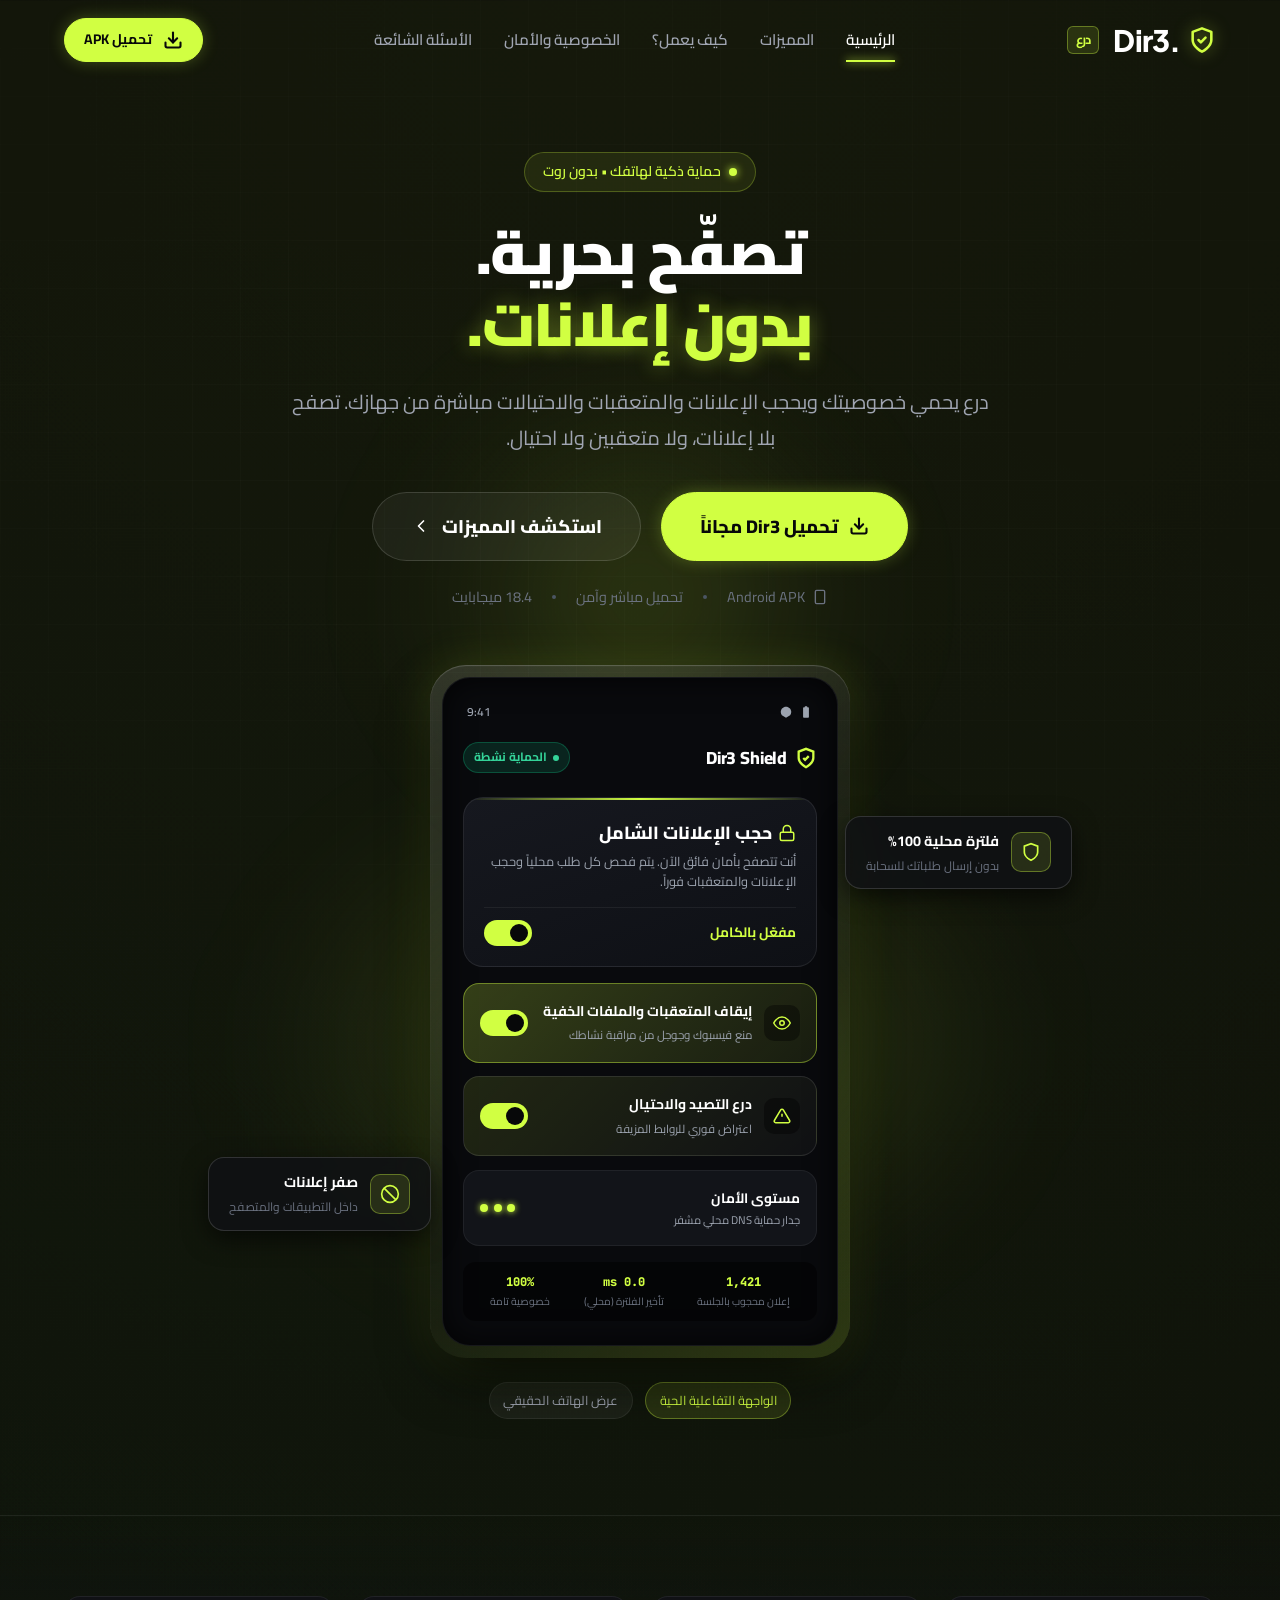
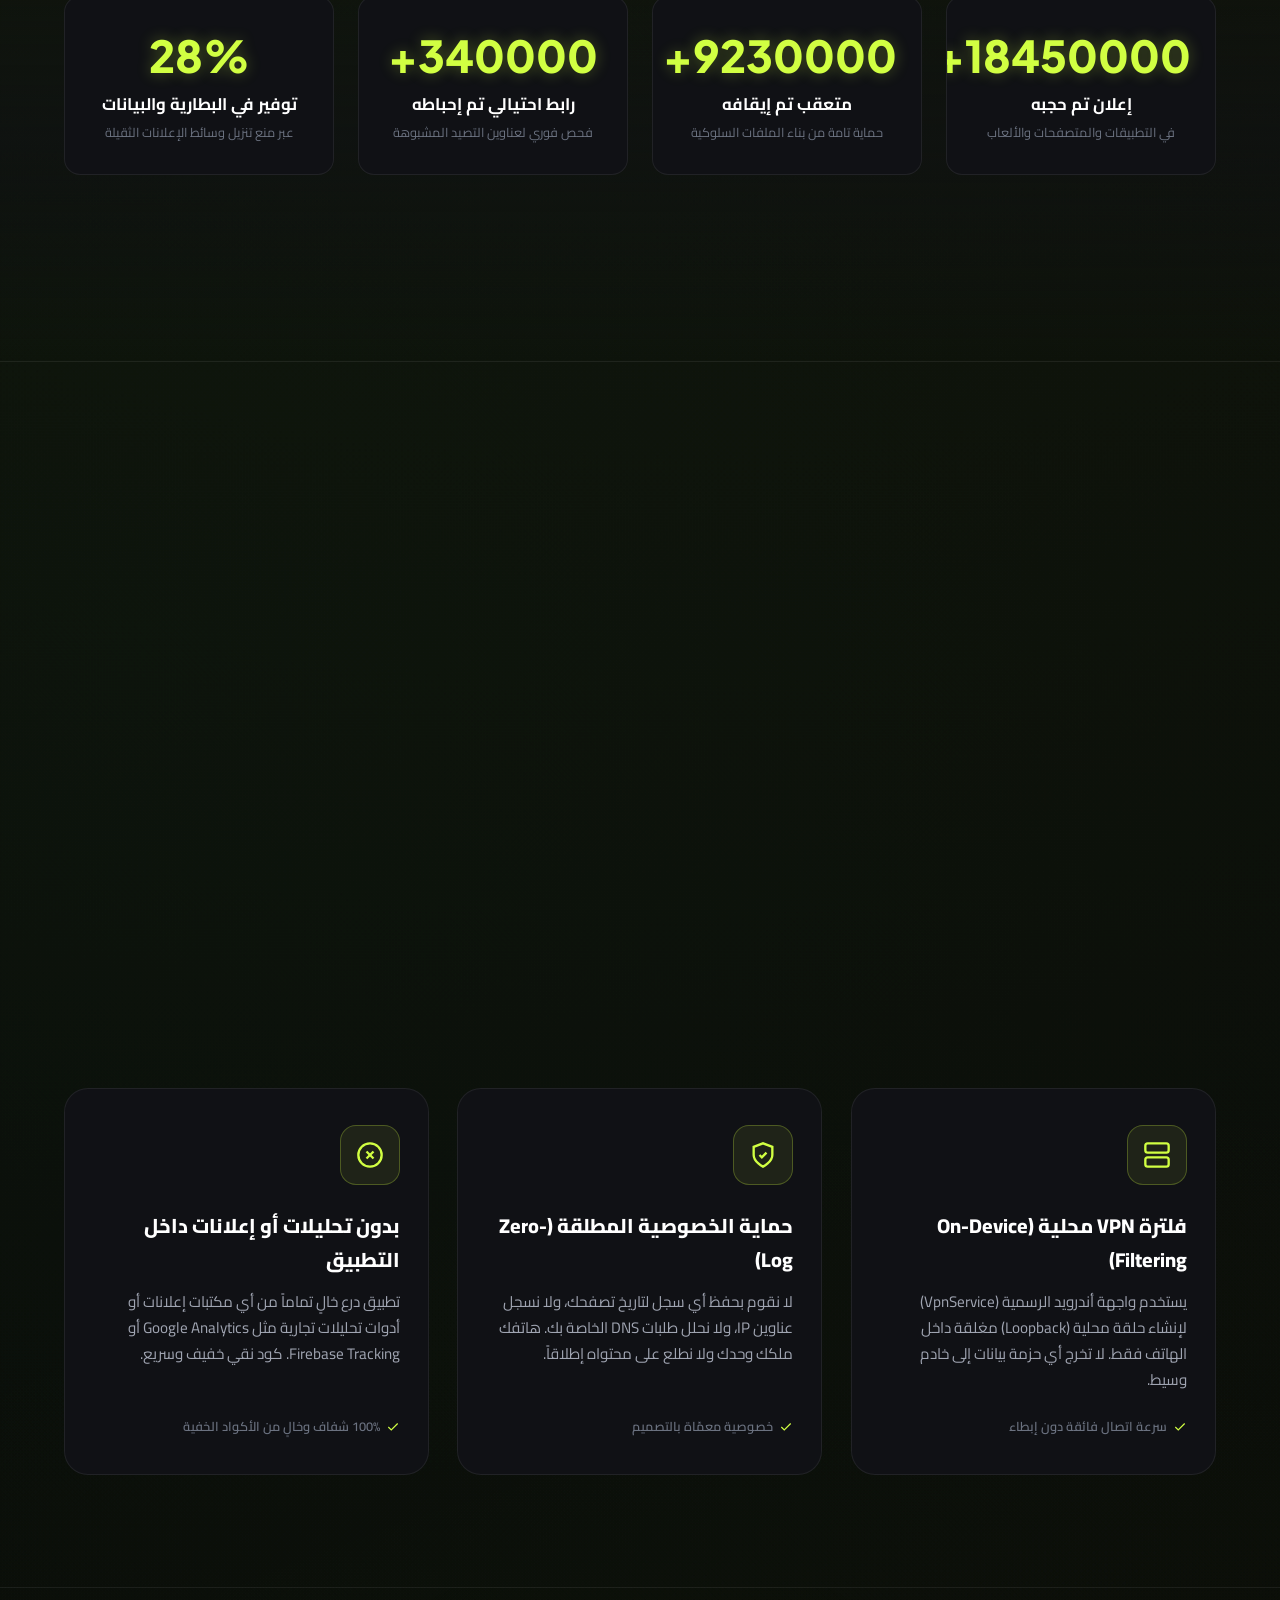
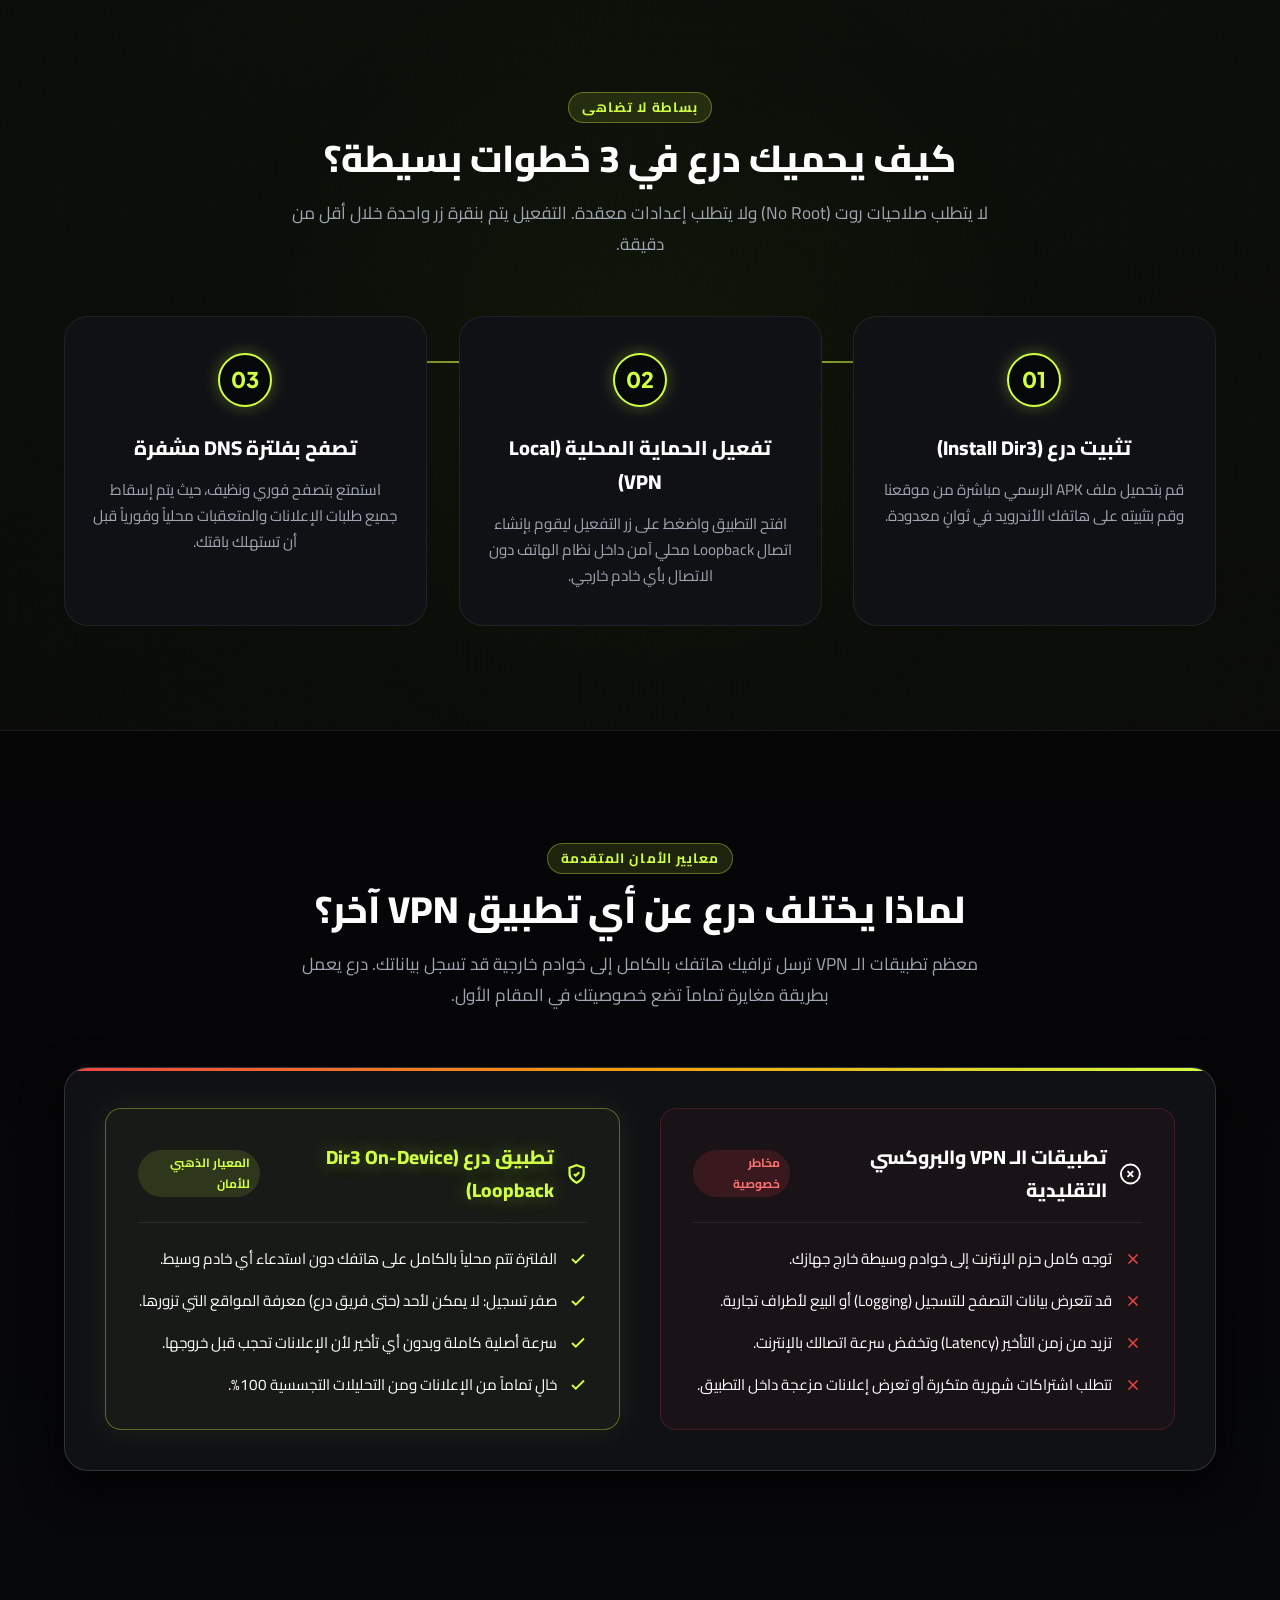
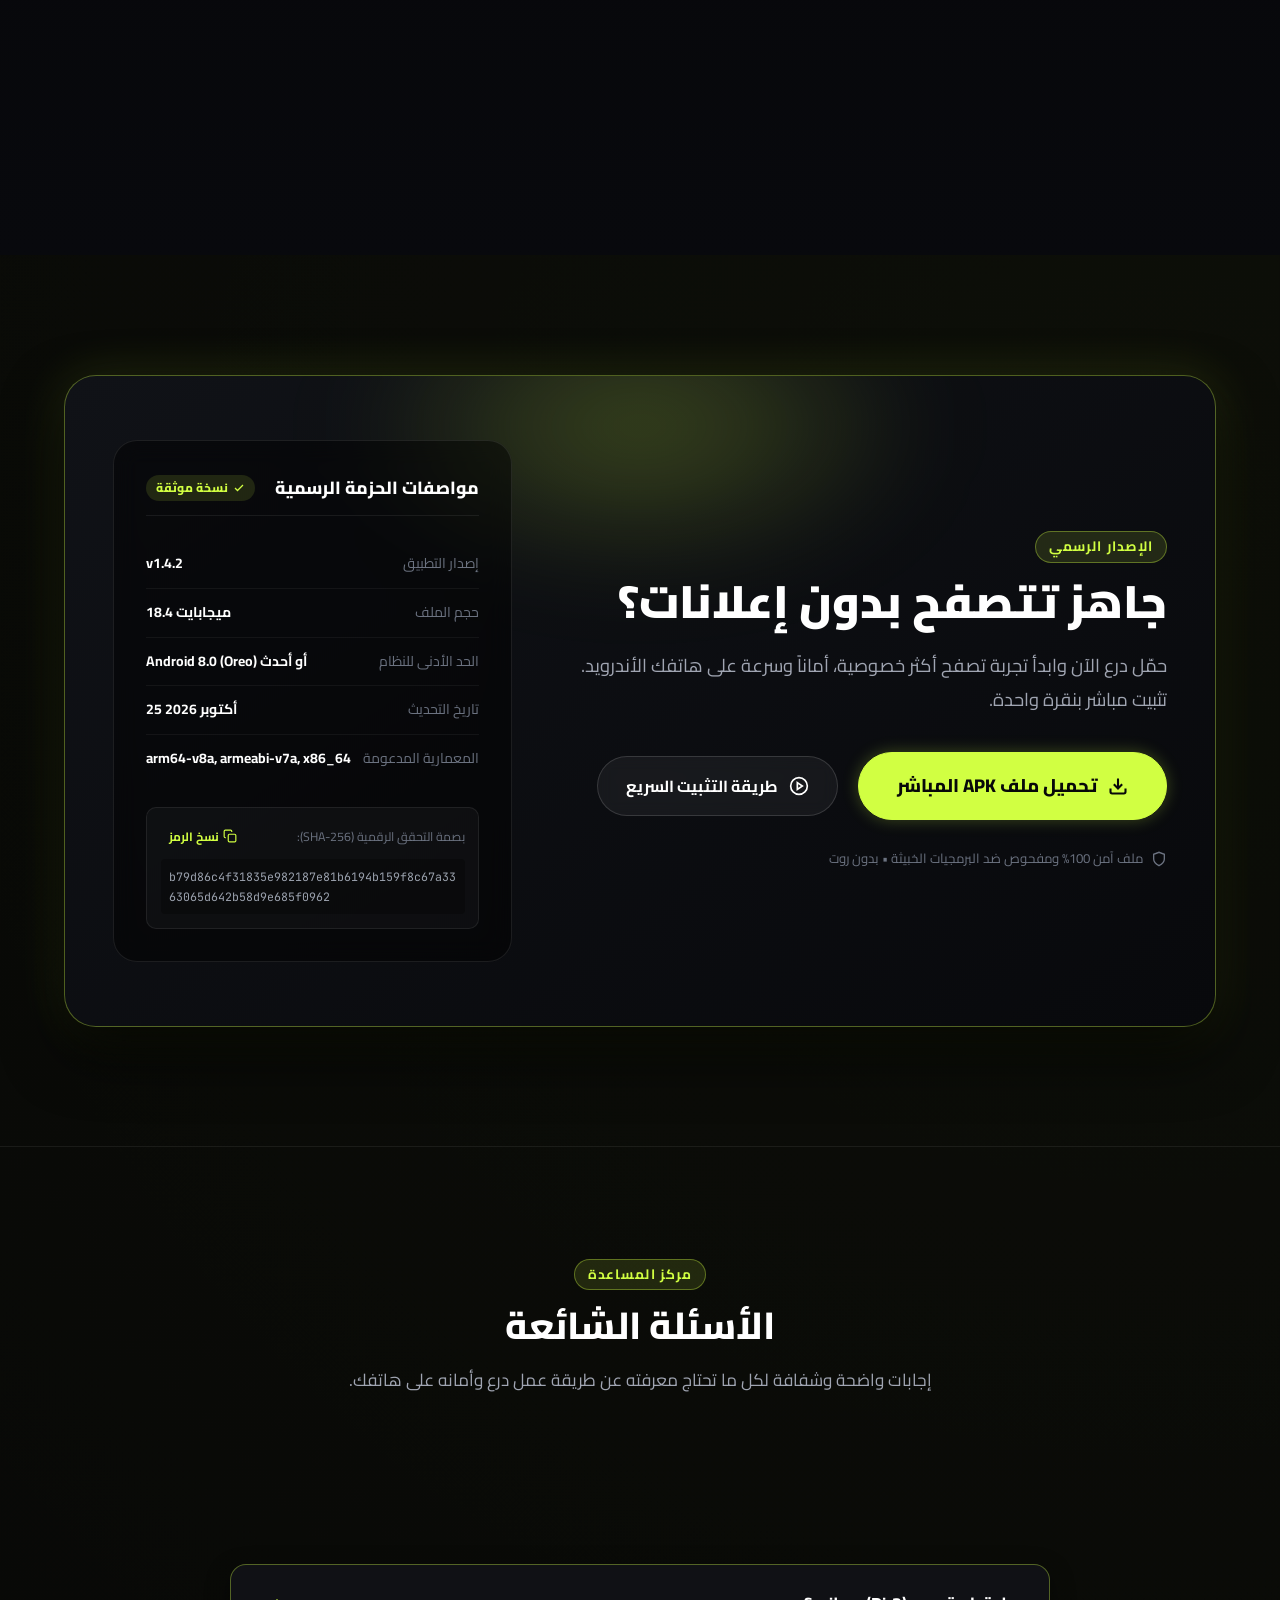
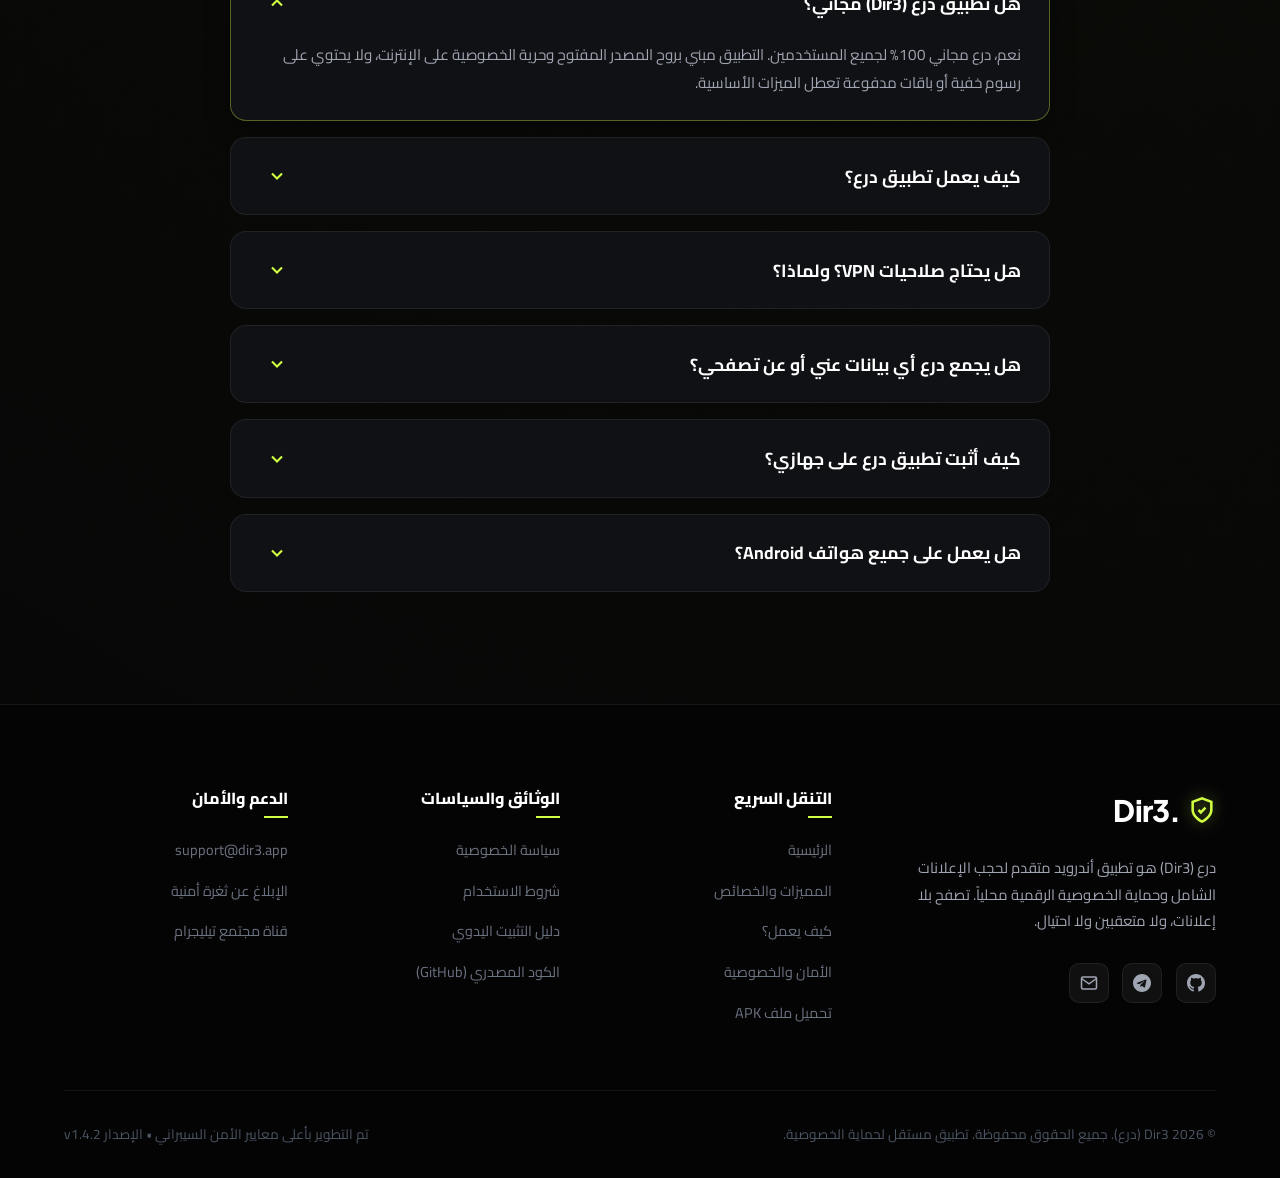
==== index.html @ cd551934 "Initial commit: Dir3 (درع) official website" ====
<!DOCTYPE html>
<html lang="ar" dir="rtl">
<head>
  <meta charset="UTF-8">
  <meta name="viewport" content="width=device-width, initial-scale=1.0">
  <title>Dir3 (درع) | الموقع الرسمي لتطبيق حجب الإعلانات وحماية الخصوصية للأندرويد</title>
  
  <!-- SEO & Social Meta Tags -->
  <meta name="description" content="درع (Dir3) - تطبيق أندرويد متطور لحجب الإعلانات على مستوى النظام، إيقاف المتعقبات، وصد روابط الاحتيال محلياً دون إرسال بياناتك لخوادم خارجية. تصفح بلا إعلانات، ولا متعقبين ولا احتيال.">
  <meta name="keywords" content="درع, Dir3, حجب الإعلانات, مانع إعلانات أندرويد, adblock android, حماية الخصوصية, حظر المتعقبات, VPN محلي, أمان الهاتف, No Root Adblocker">
  <meta name="author" content="Dir3 Security Team">
  <meta name="theme-color" content="#050506">

  <!-- Open Graph / Facebook -->
  <meta property="og:type" content="website">
  <meta property="og:title" content="Dir3 (درع) - تصفّح بحرية. بدون إعلانات.">
  <meta property="og:description" content="تطبيق أندرويد متطور لحجب الإعلانات والمتعقبات والاحتيال مباشرة من جهازك عبر تقنية VPN المحلية.">
  <meta property="og:image" content="assets/images/hero-mockup.png">

  <!-- Twitter Card -->
  <meta name="twitter:card" content="summary_large_image">
  <meta name="twitter:title" content="Dir3 (درع) | حماية الخصوصية وحجب الإعلانات للأندرويد">
  <meta name="twitter:description" content="تصفح بلا إعلانات، ولا متعقبين ولا احتيال. احصل على ملف APK الرسمي.">
  <meta name="twitter:image" content="assets/images/hero-mockup.png">

  <!-- Google Fonts: Cairo for sleek modern Arabic & Plus Jakarta Sans for numbers/brand -->
  <link rel="preconnect" href="https://fonts.googleapis.com">
  <link rel="preconnect" href="https://fonts.gstatic.com" crossorigin>
  <link href="https://fonts.googleapis.com/css2?family=Cairo:wght@400;500;600;700;800;900&family=Plus+Jakarta+Sans:wght@500;700;800&family=JetBrains+Mono:wght@500&display=swap" rel="stylesheet">

  <!-- Stylesheets -->
  <link rel="stylesheet" href="css/style.css">
  <link rel="stylesheet" href="css/animations.css">

  <!-- Structured Data (JSON-LD) for SoftwareApplication -->
  <script type="application/ld+json">
  {
    "@context": "https://schema.org",
    "@type": "SoftwareApplication",
    "name": "Dir3 (درع)",
    "operatingSystem": "Android 8.0+",
    "applicationCategory": "SecurityApplication",
    "offers": {
      "@type": "Offer",
      "price": "0",
      "priceCurrency": "USD"
    },
    "description": "نظام حماية خصوصية وحجب إعلانات شامل على مستوى نظام أندرويد باستخدام فلترة محلية عبر الجهاز دون خوادم طرف ثالث.",
    "softwareVersion": "1.4.2"
  }
  </script>
</head>
<body>

  <!-- Cyber Matrix Grid Background -->
  <div class="cyber-grid-bg" aria-hidden="true"></div>

  <!-- ==========================================================================
       1. Navigation Header
       ========================================================================== -->
  <header class="site-header" id="navbar">
    <div class="container nav-container">
      
      <!-- Brand Logo -->
      <a href="#home" class="brand-logo" aria-label="الصفحة الرئيسية لتطبيق درع">
        <svg class="shield-icon" viewBox="0 0 24 24" fill="none" stroke="currentColor" stroke-width="2.2" stroke-linecap="round" stroke-linejoin="round">
          <path d="M12 22s8-4 8-10V5l-8-3-8 3v7c0 6 8 10 8 10z"/>
          <path d="m9 12 2 2 4-4"/>
        </svg>
        <span>.Dir3</span>
        <span class="brand-arabic-badge">درع</span>
      </a>

      <!-- Desktop Nav Menu -->
      <nav aria-label="القائمة الرئيسية">
        <ul class="nav-menu" id="navMenu">
          <li><a href="#home" class="nav-link active">الرئيسية</a></li>
          <li><a href="#features" class="nav-link">المميزات</a></li>
          <li><a href="#how-it-works" class="nav-link">كيف يعمل؟</a></li>
          <li><a href="#privacy" class="nav-link">الخصوصية والأمان</a></li>
          <li><a href="#faq" class="nav-link">الأسئلة الشائعة</a></li>
        </ul>
      </nav>

      <!-- Nav CTA & Mobile Menu Button -->
      <div class="nav-actions">
        <a href="#download" class="btn btn-primary btn-sm shimmer-btn action-download-apk">
          <svg viewBox="0 0 24 24" fill="none" stroke="currentColor" stroke-width="2.5" stroke-linecap="round" stroke-linejoin="round">
            <path d="M21 15v4a2 2 0 0 1-2 2H5a2 2 0 0 1-2-2v-4"/>
            <polyline points="7 10 12 15 17 10"/>
            <line x1="12" y1="15" x2="12" y2="3"/>
          </svg>
          <span>تحميل APK</span>
        </a>

        <button class="mobile-toggle" aria-label="فتح القائمة" aria-expanded="false" id="mobileMenuToggle">
          <span></span>
          <span></span>
          <span></span>
        </button>
      </div>

    </div>
  </header>

  <main>
    <!-- ==========================================================================
         2. Hero Section
         ========================================================================== -->
    <section class="hero-section" id="home">
      <div class="hero-glow-sphere" aria-hidden="true"></div>

      <div class="container">
        <div class="hero-content reveal">
          
          <!-- Smart Security Badge -->
          <div class="hero-badge-wrap">
            <div class="badge-pill">
              <span class="pulse-dot"></span>
              <span>حماية ذكية لهاتفك • بدون روت</span>
            </div>
          </div>

          <!-- Main Headlines -->
          <h1 class="hero-title">
            تصفّح بحرية.<br>
            <span class="text-neon">بدون إعلانات.</span>
          </h1>

          <!-- Subtitle -->
          <p class="hero-subtitle">
            درع يحمي خصوصيتك ويحجب الإعلانات والمتعقبات والاحتيالات مباشرة من جهازك. تصفح بلا إعلانات، ولا متعقبين ولا احتيال.
          </p>

          <!-- Action Buttons -->
          <div class="hero-cta-group">
            <a href="#download" class="btn btn-primary btn-lg shimmer-btn action-download-apk">
              <svg viewBox="0 0 24 24" fill="none" stroke="currentColor" stroke-width="2.5" stroke-linecap="round" stroke-linejoin="round">
                <path d="M21 15v4a2 2 0 0 1-2 2H5a2 2 0 0 1-2-2v-4"/>
                <polyline points="7 10 12 15 17 10"/>
                <line x1="12" y1="15" x2="12" y2="3"/>
              </svg>
              <span>تحميل Dir3 مجاناً</span>
            </a>

            <a href="#features" class="btn btn-secondary btn-lg">
              <span>استكشف المميزات</span>
              <svg viewBox="0 0 24 24" fill="none" stroke="currentColor" stroke-width="2" stroke-linecap="round" stroke-linejoin="round">
                <polyline points="15 18 9 12 15 6"></polyline>
              </svg>
            </a>
          </div>

          <!-- Android Compatibility Meta -->
          <div class="hero-android-meta">
            <span>
              <svg viewBox="0 0 24 24" fill="none" stroke="currentColor" stroke-width="2" width="16" height="16">
                <rect x="5" y="2" width="14" height="20" rx="2" ry="2"></rect>
                <line x1="12" y1="18" x2="12.01" y2="18"></line>
              </svg>
              Android APK
            </span>
            <span class="separator"></span>
            <span>تحميل مباشر وآمن</span>
            <span class="separator"></span>
            <span data-config="file-size">18.4 ميجابايت</span>
          </div>

        </div>

        <!-- Realistic Smartphone Mockup Showcase -->
        <div class="hero-mockup-showcase reveal delay-1">
          <div class="mockup-ambient-glow" aria-hidden="true"></div>

          <!-- Floating Cyber Metric Badges -->
          <div class="floating-badge badge-right" aria-hidden="true">
            <div class="badge-icon-box">
              <svg viewBox="0 0 24 24" fill="none" stroke="currentColor" stroke-width="2">
                <path d="M12 22s8-4 8-10V5l-8-3-8 3v7c0 6 8 10 8 10z"/>
              </svg>
            </div>
            <div class="badge-text-box">
              <h5>فلترة محلية 100%</h5>
              <p>بدون إرسال طلباتك للسحابة</p>
            </div>
          </div>

          <div class="floating-badge badge-left" aria-hidden="true">
            <div class="badge-icon-box">
              <svg viewBox="0 0 24 24" fill="none" stroke="currentColor" stroke-width="2">
                <circle cx="12" cy="12" r="10"></circle>
                <line x1="4.93" y1="4.93" x2="19.07" y2="19.07"></line>
              </svg>
            </div>
            <div class="badge-text-box">
              <h5>صفر إعلانات</h5>
              <p>داخل التطبيقات والمتصفح</p>
            </div>
          </div>

          <!-- Interactive Simulator Mockup -->
          <div id="simMockupWrapper">
            <div class="phone-mockup-card">
              <div class="phone-screen">
                
                <!-- Status Bar -->
                <div class="phone-status-bar">
                  <span>9:41</span>
                  <div class="status-icons">
                    <svg viewBox="0 0 24 24" fill="currentColor"><path d="M12 3c-4.97 0-9 4.03-9 9 0 2.12.74 4.07 1.97 5.61L12 22l7.03-4.39C20.26 16.07 21 14.12 21 12c0-4.97-4.03-9-9-9z"/></svg>
                    <svg viewBox="0 0 24 24" fill="currentColor"><path d="M15.67 4H14V2h-4v2H8.33C7.6 4 7 4.6 7 5.33v15.33C7 21.4 7.6 22 8.33 22h7.33c.74 0 1.34-.6 1.34-1.33V5.33C17 4.6 16.4 4 15.67 4z"/></svg>
                  </div>
                </div>

                <!-- App Header -->
                <div class="app-header">
                  <div class="app-brand">
                    <svg class="shield-icon-sm" viewBox="0 0 24 24" fill="none" stroke="currentColor" stroke-width="2.5">
                      <path d="M12 22s8-4 8-10V5l-8-3-8 3v7c0 6 8 10 8 10z"/>
                      <path d="m9 12 2 2 4-4"/>
                    </svg>
                    <span>Dir3 Shield</span>
                  </div>
                  <div class="app-status-badge" id="mockupStatusBadge">
                    <span class="mini-dot"></span>
                    الحماية نشطة
                  </div>
                </div>

                <!-- Main AdBlock Switch Card -->
                <div class="app-card-main">
                  <div class="app-card-title">
                    <svg viewBox="0 0 24 24" fill="none" stroke="var(--color-accent)" stroke-width="2" width="18" height="18">
                      <rect x="3" y="11" width="18" height="11" rx="2" ry="2"></rect>
                      <path d="M7 11V7a5 5 0 0 1 10 0v4"></path>
                    </svg>
                    <span>حجب الإعلانات الشامل</span>
                  </div>
                  <p class="app-card-desc">
                    أنت تتصفح بأمان فائق الآن. يتم فحص كل طلب محلياً وحجب الإعلانات والمتعقبات فوراً.
                  </p>
                  <div class="app-main-toggle-wrap">
                    <span class="app-toggle-state-text" id="mockupToggleText">مفعّل بالكامل</span>
                    <label class="mockup-switch" aria-label="تفعيل أو إيقاف الحماية الرئيسية">
                      <input type="checkbox" id="mockupMainToggle" checked>
                      <span class="switch-slider"></span>
                    </label>
                  </div>
                </div>

                <!-- Card 2: Trackers -->
                <div class="app-card-lime">
                  <div class="card-info-flex">
                    <div class="card-info-icon">
                      <svg viewBox="0 0 24 24" fill="none" stroke="currentColor" stroke-width="2">
                        <path d="M1 12s4-8 11-8 11 8 11 8-4 8-11 8-11-8-11-8z"></path>
                        <circle cx="12" cy="12" r="3"></circle>
                      </svg>
                    </div>
                    <div class="card-info-text">
                      <h4>إيقاف المتعقبات والملفات الخفية</h4>
                      <p>منع فيسبوك وجوجل من مراقبة نشاطك</p>
                    </div>
                  </div>
                  <label class="mockup-switch" aria-label="تفعيل أو إيقاف حظر المتعقبات">
                    <input type="checkbox" id="mockupTrackerToggle" checked>
                    <span class="switch-slider"></span>
                  </label>
                </div>

                <!-- Card 3: Scam & Phishing -->
                <div class="app-card-lime-soft">
                  <div class="card-info-flex">
                    <div class="card-info-icon">
                      <svg viewBox="0 0 24 24" fill="none" stroke="currentColor" stroke-width="2">
                        <path d="M10.29 3.86L1.82 18a2 2 0 0 0 1.71 3h16.94a2 2 0 0 0 1.71-3L13.71 3.86a2 2 0 0 0-3.42 0z"></path>
                        <line x1="12" y1="9" x2="12" y2="13"></line>
                        <line x1="12" y1="17" x2="12.01" y2="17"></line>
                      </svg>
                    </div>
                    <div class="card-info-text">
                      <h4>درع التصيد والاحتيال</h4>
                      <p>اعتراض فوري للروابط المزيفة</p>
                    </div>
                  </div>
                  <label class="mockup-switch" aria-label="تفعيل أو إيقاف حماية التصيد">
                    <input type="checkbox" id="mockupScamToggle" checked>
                    <span class="switch-slider"></span>
                  </label>
                </div>

                <!-- Card 4: Security Level -->
                <div class="app-security-level">
                  <div>
                    <h5 style="font-size:0.85rem; font-weight:700;">مستوى الأمان</h5>
                    <p style="font-size:0.7rem; color:#9CA3AF;">جدار حماية DNS محلي مشفر</p>
                  </div>
                  <div class="security-level-dots">
                    <span class="sec-dot"></span>
                    <span class="sec-dot"></span>
                    <span class="sec-dot"></span>
                  </div>
                </div>

                <!-- Live Counter Strip -->
                <div class="phone-live-stats">
                  <div class="live-stat-item">
                    <div class="live-stat-val" id="liveAdsCount">1,420</div>
                    <div class="live-stat-lbl">إعلان محجوب بالجلسة</div>
                  </div>
                  <div class="live-stat-item">
                    <div class="live-stat-val">0.0 ms</div>
                    <div class="live-stat-lbl">تأخير الفلترة (محلي)</div>
                  </div>
                  <div class="live-stat-item">
                    <div class="live-stat-val">100%</div>
                    <div class="live-stat-lbl">خصوصية تامة</div>
                  </div>
                </div>

              </div>
            </div>
          </div>

          <!-- Realistic Mockup Image View (Fallback/Switchable) -->
          <div id="realMockupWrapper" style="display:none;">
            <div class="phone-mockup-card" style="padding:0; overflow:hidden;">
              <img src="assets/images/hero-mockup.png" alt="واجهة تطبيق Dir3 درع على هاتف أندرويد" style="width:100%; height:auto; display:block;">
            </div>
          </div>

          <!-- Mockup View Toggle Bar -->
          <div class="mockup-toggle-bar">
            <button class="mockup-toggle-btn active" id="btnSimView">الواجهة التفاعلية الحية</button>
            <button class="mockup-toggle-btn" id="btnRealView">عرض الهاتف الحقيقي</button>
          </div>

        </div>

      </div>
    </section>

    <!-- ==========================================================================
         3. Statistics Section
         ========================================================================== -->
    <section class="stats-section" id="statistics">
      <div class="container">
        
        <div class="stats-grid reveal">
          
          <!-- Stat 1: Ads Blocked -->
          <div class="stat-card">
            <div class="stat-number" data-target="18450000" data-suffix="+" data-stat="ads">18.4M+</div>
            <div class="stat-label">إعلان تم حجبه</div>
            <div class="stat-sublabel">في التطبيقات والمتصفحات والألعاب</div>
          </div>

          <!-- Stat 2: Trackers Blocked -->
          <div class="stat-card">
            <div class="stat-number" data-target="9230000" data-suffix="+" data-stat="trackers">9.2M+</div>
            <div class="stat-label">متعقب تم إيقافه</div>
            <div class="stat-sublabel">حماية تامة من بناء الملفات السلوكية</div>
          </div>

          <!-- Stat 3: Scams Blocked -->
          <div class="stat-card">
            <div class="stat-number" data-target="340000" data-suffix="+" data-stat="scams">340K+</div>
            <div class="stat-label">رابط احتيالي تم إحباطه</div>
            <div class="stat-sublabel">فحص فوري لعناوين التصيد المشبوهة</div>
          </div>

          <!-- Stat 4: Battery & Data Saved -->
          <div class="stat-card">
            <div class="stat-number" data-target="28" data-suffix="%" data-stat="battery">28%</div>
            <div class="stat-label">توفير في البطارية والبيانات</div>
            <div class="stat-sublabel">عبر منع تنزيل وسائط الإعلانات الثقيلة</div>
          </div>

        </div>

        <!-- Clearly Identified Demonstration Notice -->
        <div class="stats-disclaimer reveal delay-1">
          <svg viewBox="0 0 24 24" fill="none" stroke="currentColor" stroke-width="2">
            <circle cx="12" cy="12" r="10"></circle>
            <line x1="12" y1="16" x2="12" y2="12"></line>
            <line x1="12" y1="8" x2="12.01" y2="8"></line>
          </svg>
          <span>
            <strong>بيانات تجريبية توضيحية:</strong> تمثل هذه الأرقام اختبارات الأداء المسبقة لفلترة درع وتوضح كفاءة القوائم قبل إطلاق تقرير الشفافية العام. قابلة للتعديل بسهولة عبر ملف الإعدادات.
          </span>
        </div>

      </div>
    </section>

    <!-- ==========================================================================
         4. Features Section
         ========================================================================== -->
    <section class="features-section" id="features">
      <div class="container">
        
        <div class="section-header reveal">
          <span class="section-tag">مميزات لا تضاهى</span>
          <h2 class="section-title">حماية متكاملة تبدأ من أول ثانية</h2>
          <p class="section-subtitle">
            صُمم درع (Dir3) ليكون درعك السيبراني الخفيف والصلب، معتمداً على أحدث تقنيات تصفية الحزم على مستوى نظام الأندرويد.
          </p>
        </div>

        <div class="features-grid">
          
          <!-- Feature 1: System-wide Ad Blocking -->
          <div class="feature-card reveal">
            <div class="feature-glow"></div>
            <div class="feature-icon-wrapper">
              <svg viewBox="0 0 24 24" fill="none" stroke="currentColor" stroke-width="2">
                <rect x="2" y="3" width="20" height="14" rx="2" ry="2"></rect>
                <line x1="8" y1="21" x2="16" y2="21"></line>
                <line x1="12" y1="17" x2="12" y2="21"></line>
                <line x1="2" y1="8" x2="22" y2="8"></line>
              </svg>
            </div>
            <h3 class="feature-title">حجب شامل للإعلانات (System-wide)</h3>
            <p class="feature-desc">
              لا يقتصر الحجب على المتصفح فقط؛ بل يمتد ليشمل الإعلانات المنبثقة، إعلانات الفيديو الإجبارية، ولافتات التطبيقات والألعاب المفضلة لديك.
            </p>
            <div class="feature-meta-tag">
              <svg viewBox="0 0 24 24" fill="none" stroke="currentColor" stroke-width="2"><polyline points="20 6 9 17 4 12"/></svg>
              <span>يعمل على كافة تطبيقات النظام</span>
            </div>
          </div>

          <!-- Feature 2: Tracker Protection -->
          <div class="feature-card reveal delay-1">
            <div class="feature-glow"></div>
            <div class="feature-icon-wrapper">
              <svg viewBox="0 0 24 24" fill="none" stroke="currentColor" stroke-width="2">
                <path d="M12 22s8-4 8-10V5l-8-3-8 3v7c0 6 8 10 8 10z"/>
                <circle cx="12" cy="11" r="3"/>
              </svg>
            </div>
            <h3 class="feature-title">إيقاف المتعقبات الرقمية (Tracker Protection)</h3>
            <p class="feature-desc">
              يقطع شريان البيانات التجسسية للشركات الإعلانية وشبكات التحليلات التي تبني ملفاً شخصياً عن اهتماماتك ومواقعك وسلوكك اليومي.
            </p>
            <div class="feature-meta-tag">
              <svg viewBox="0 0 24 24" fill="none" stroke="currentColor" stroke-width="2"><polyline points="20 6 9 17 4 12"/></svg>
              <span>حظر فوري لملفات تعريف الارتباط</span>
            </div>
          </div>

          <!-- Feature 3: Scam & Fraud Protection -->
          <div class="feature-card reveal delay-2">
            <div class="feature-glow"></div>
            <div class="feature-icon-wrapper">
              <svg viewBox="0 0 24 24" fill="none" stroke="currentColor" stroke-width="2">
                <path d="M10.29 3.86L1.82 18a2 2 0 0 0 1.71 3h16.94a2 2 0 0 0 1.71-3L13.71 3.86a2 2 0 0 0-3.42 0z"></path>
                <line x1="12" y1="9" x2="12" y2="13"></line>
                <line x1="12" y1="17" x2="12.01" y2="17"></line>
              </svg>
            </div>
            <h3 class="feature-title">درع التصيد والاحتيال (Anti-Scam)</h3>
            <p class="feature-desc">
              قاعدة بيانات أمنية محدثة باستمرار تفحص عناوين النطاقات المشبوهة وتحميك من رسائل الاحتيال، صفحات البنوك المزيفة، ومحاولات سرقة كلمات المرور.
            </p>
            <div class="feature-meta-tag">
              <svg viewBox="0 0 24 24" fill="none" stroke="currentColor" stroke-width="2"><polyline points="20 6 9 17 4 12"/></svg>
              <span>تحديثات مستمرة لقوائم التهديدات</span>
            </div>
          </div>

          <!-- Feature 4: Local VPN Filtering -->
          <div class="feature-card reveal">
            <div class="feature-glow"></div>
            <div class="feature-icon-wrapper">
              <svg viewBox="0 0 24 24" fill="none" stroke="currentColor" stroke-width="2">
                <rect x="2" y="2" width="20" height="8" rx="2" ry="2"></rect>
                <rect x="2" y="14" width="20" height="8" rx="2" ry="2"></rect>
                <line x1="6" y1="6" x2="6.01" y2="6"></line>
                <line x1="6" y1="18" x2="6.01" y2="18"></line>
              </svg>
            </div>
            <h3 class="feature-title">فلترة VPN محلية (On-Device Filtering)</h3>
            <p class="feature-desc">
              يستخدم واجهة أندرويد الرسمية (VpnService) لإنشاء حلقة محلية (Loopback) مغلقة داخل الهاتف فقط. لا تخرج أي حزمة بيانات إلى خادم وسيط.
            </p>
            <div class="feature-meta-tag">
              <svg viewBox="0 0 24 24" fill="none" stroke="currentColor" stroke-width="2"><polyline points="20 6 9 17 4 12"/></svg>
              <span>سرعة اتصال فائقة دون إبطاء</span>
            </div>
          </div>

          <!-- Feature 5: Privacy Protection -->
          <div class="feature-card reveal delay-1">
            <div class="feature-glow"></div>
            <div class="feature-icon-wrapper">
              <svg viewBox="0 0 24 24" fill="none" stroke="currentColor" stroke-width="2">
                <path d="M12 22s8-4 8-10V5l-8-3-8 3v7c0 6 8 10 8 10z"></path>
                <path d="m9 12 2 2 4-4"></path>
              </svg>
            </div>
            <h3 class="feature-title">حماية الخصوصية المطلقة (Zero-Log)</h3>
            <p class="feature-desc">
              لا نقوم بحفظ أي سجل لتاريخ تصفحك، ولا نسجل عناوين IP، ولا نحلل طلبات DNS الخاصة بك. هاتفك ملكك وحدك ولا نطلع على محتواه إطلاقاً.
            </p>
            <div class="feature-meta-tag">
              <svg viewBox="0 0 24 24" fill="none" stroke="currentColor" stroke-width="2"><polyline points="20 6 9 17 4 12"/></svg>
              <span>خصوصية معمّاة بالتصميم</span>
            </div>
          </div>

          <!-- Feature 6: No Analytics or Tracking -->
          <div class="feature-card reveal delay-2">
            <div class="feature-glow"></div>
            <div class="feature-icon-wrapper">
              <svg viewBox="0 0 24 24" fill="none" stroke="currentColor" stroke-width="2">
                <circle cx="12" cy="12" r="10"></circle>
                <line x1="15" y1="9" x2="9" y2="15"></line>
                <line x1="9" y1="9" x2="15" y2="15"></line>
              </svg>
            </div>
            <h3 class="feature-title">بدون تحليلات أو إعلانات داخل التطبيق</h3>
            <p class="feature-desc">
              تطبيق درع خالٍ تماماً من أي مكتبات إعلانات أو أدوات تحليلات تجارية مثل Google Analytics أو Firebase Tracking. كود نقي خفيف وسريع.
            </p>
            <div class="feature-meta-tag">
              <svg viewBox="0 0 24 24" fill="none" stroke="currentColor" stroke-width="2"><polyline points="20 6 9 17 4 12"/></svg>
              <span>100% شفاف وخالٍ من الأكواد الخفية</span>
            </div>
          </div>

        </div>

      </div>
    </section>

    <!-- ==========================================================================
         5. How It Works Section
         ========================================================================== -->
    <section class="how-section" id="how-it-works">
      <div class="container">
        
        <div class="section-header reveal">
          <span class="section-tag">بساطة لا تضاهى</span>
          <h2 class="section-title">كيف يحميك درع في 3 خطوات بسيطة؟</h2>
          <p class="section-subtitle">
            لا يتطلب صلاحيات روت (No Root) ولا يتطلب إعدادات معقدة. التفعيل يتم بنقرة زر واحدة خلال أقل من دقيقة.
          </p>
        </div>

        <div class="steps-timeline">
          
          <!-- Step 1 -->
          <div class="step-card reveal">
            <div class="step-number-badge">01</div>
            <h3 class="step-title">تثبيت درع (Install Dir3)</h3>
            <p class="step-desc">
              قم بتحميل ملف APK الرسمي مباشرة من موقعنا وقم بتثبيته على هاتفك الأندرويد في ثوانٍ معدودة.
            </p>
          </div>

          <!-- Step 2 -->
          <div class="step-card reveal delay-1">
            <div class="step-number-badge">02</div>
            <h3 class="step-title">تفعيل الحماية المحلية (Local VPN)</h3>
            <p class="step-desc">
              افتح التطبيق واضغط على زر التفعيل ليقوم بإنشاء اتصال Loopback محلي آمن داخل نظام الهاتف دون الاتصال بأي خادم خارجي.
            </p>
          </div>

          <!-- Step 3 -->
          <div class="step-card reveal delay-2">
            <div class="step-number-badge">03</div>
            <h3 class="step-title">تصفح بفلترة DNS مشفرة</h3>
            <p class="step-desc">
              استمتع بتصفح فوري ونظيف، حيث يتم إسقاط جميع طلبات الإعلانات والمتعقبات محلياً وفورياً قبل أن تستهلك باقتك.
            </p>
          </div>

        </div>

      </div>
    </section>

    <!-- ==========================================================================
         6. Privacy & Security Section
         ========================================================================== -->
    <section class="privacy-section" id="privacy">
      <div class="container">
        
        <div class="section-header reveal">
          <span class="section-tag">معايير الأمان المتقدمة</span>
          <h2 class="section-title">لماذا يختلف درع عن أي تطبيق VPN آخر؟</h2>
          <p class="section-subtitle">
            معظم تطبيقات الـ VPN ترسل ترافيك هاتفك بالكامل إلى خوادم خارجية قد تسجل بياناتك. درع يعمل بطريقة مغايرة تماماً تضع خصوصيتك في المقام الأول.
          </p>
        </div>

        <!-- Architecture Comparison Box -->
        <div class="privacy-comparison-box reveal">
          <div class="comparison-grid">
            
            <!-- Standard VPN -->
            <div class="comparison-column standard-vpn">
              <div class="col-header">
                <svg viewBox="0 0 24 24" fill="none" stroke="currentColor" stroke-width="2">
                  <circle cx="12" cy="12" r="10"></circle>
                  <line x1="15" y1="9" x2="9" y2="15"></line>
                  <line x1="9" y1="9" x2="15" y2="15"></line>
                </svg>
                <h3>تطبيقات الـ VPN والبروكسي التقليدية</h3>
                <span class="col-badge">مخاطر خصوصية</span>
              </div>
              <ul class="comparison-list">
                <li>
                  <svg viewBox="0 0 24 24" fill="none" stroke="currentColor" stroke-width="2"><line x1="18" y1="6" x2="6" y2="18"/><line x1="6" y1="6" x2="18" y2="18"/></svg>
                  <span>توجه كامل حزم الإنترنت إلى خوادم وسيطة خارج جهازك.</span>
                </li>
                <li>
                  <svg viewBox="0 0 24 24" fill="none" stroke="currentColor" stroke-width="2"><line x1="18" y1="6" x2="6" y2="18"/><line x1="6" y1="6" x2="18" y2="18"/></svg>
                  <span>قد تتعرض بيانات التصفح للتسجيل (Logging) أو البيع لأطراف تجارية.</span>
                </li>
                <li>
                  <svg viewBox="0 0 24 24" fill="none" stroke="currentColor" stroke-width="2"><line x1="18" y1="6" x2="6" y2="18"/><line x1="6" y1="6" x2="18" y2="18"/></svg>
                  <span>تزيد من زمن التأخير (Latency) وتخفض سرعة اتصالك بالإنترنت.</span>
                </li>
                <li>
                  <svg viewBox="0 0 24 24" fill="none" stroke="currentColor" stroke-width="2"><line x1="18" y1="6" x2="6" y2="18"/><line x1="6" y1="6" x2="18" y2="18"/></svg>
                  <span>تتطلب اشتراكات شهرية متكررة أو تعرض إعلانات مزعجة داخل التطبيق.</span>
                </li>
              </ul>
            </div>

            <!-- Dir3 Local Architecture -->
            <div class="comparison-column dir3-local">
              <div class="col-header">
                <svg viewBox="0 0 24 24" fill="none" stroke="var(--color-accent)" stroke-width="2.5">
                  <path d="M12 22s8-4 8-10V5l-8-3-8 3v7c0 6 8 10 8 10z"/>
                  <path d="m9 12 2 2 4-4"/>
                </svg>
                <h3 class="text-neon">تطبيق درع (Dir3 On-Device Loopback)</h3>
                <span class="col-badge">المعيار الذهبي للأمان</span>
              </div>
              <ul class="comparison-list">
                <li>
                  <svg viewBox="0 0 24 24" fill="none" stroke="currentColor" stroke-width="2.5"><polyline points="20 6 9 17 4 12"/></svg>
                  <span>الفلترة تتم محلياً بالكامل على هاتفك دون استدعاء أي خادم وسيط.</span>
                </li>
                <li>
                  <svg viewBox="0 0 24 24" fill="none" stroke="currentColor" stroke-width="2.5"><polyline points="20 6 9 17 4 12"/></svg>
                  <span>صفر تسجيل: لا يمكن لأحد (حتى فريق درع) معرفة المواقع التي تزورها.</span>
                </li>
                <li>
                  <svg viewBox="0 0 24 24" fill="none" stroke="currentColor" stroke-width="2.5"><polyline points="20 6 9 17 4 12"/></svg>
                  <span>سرعة أصلية كاملة وبدون أي تأخير لأن الإعلانات تحجب قبل خروجها.</span>
                </li>
                <li>
                  <svg viewBox="0 0 24 24" fill="none" stroke="currentColor" stroke-width="2.5"><polyline points="20 6 9 17 4 12"/></svg>
                  <span>خالٍ تماماً من الإعلانات ومن التحليلات التجسسية 100%.</span>
                </li>
              </ul>
            </div>

          </div>
        </div>

        <!-- Privacy Pillars Grid -->
        <div class="privacy-pillars">
          
          <div class="pillar-card reveal">
            <div class="pillar-icon">
              <svg viewBox="0 0 24 24" fill="none" stroke="currentColor" stroke-width="2">
                <path d="M21 16V8a2 2 0 0 0-1-1.73l-7-4a2 2 0 0 0-2 0l-7 4A2 2 0 0 0 3 8v8a2 2 0 0 0 1 1.73l7 4a2 2 0 0 0 2 0l7-4A2 2 0 0 0 21 16z"></path>
              </svg>
            </div>
            <h4>تصفية محلية 100%</h4>
            <p>يتم إسقاط النطاقات الخبيثة والإعلانية بواسطة جدار الحماية الداخلي المدمج بدون استخدام خوادم بروكسي خارجية.</p>
          </div>

          <div class="pillar-card reveal delay-1">
            <div class="pillar-icon">
              <svg viewBox="0 0 24 24" fill="none" stroke="currentColor" stroke-width="2">
                <rect x="3" y="11" width="18" height="11" rx="2" ry="2"></rect>
                <path d="M7 11V7a5 5 0 0 1 10 0v4"></path>
              </svg>
            </div>
            <h4>انعدام التحليلات (No Analytics)</h4>
            <p>لا نزرع أي كود تتبعي في حزمة الـ APK. لا نجمع رقم الهاتف، معرّف الجهاز (IMEI)، ولا حتى إحصاءات الأعطال دون إذنك.</p>
          </div>

          <div class="pillar-card reveal delay-2">
            <div class="pillar-icon">
              <svg viewBox="0 0 24 24" fill="none" stroke="currentColor" stroke-width="2">
                <circle cx="12" cy="12" r="10"></circle>
                <path d="M8 14s1.5 2 4 2 4-2 4-2"></path>
                <line x1="9" y1="9" x2="9.01" y2="9"></line>
                <line x1="15" y1="9" x2="15.01" y2="9"></line>
              </svg>
            </div>
            <h4>تطبيق نظيف وخالٍ من الإعلانات</h4>
            <p>هدفنا الأساسي هو مكافحة الإعلانات، لذلك من المستحيل أن تجد إعلاناً واحداً داخل تطبيق درع نفسه.</p>
          </div>

        </div>

      </div>
    </section>

    <!-- ==========================================================================
         7. Download Section
         ========================================================================== -->
    <section class="download-section" id="download">
      <div class="container">
        
        <div class="download-box reveal">
          <div class="download-box-glow" aria-hidden="true"></div>

          <div class="download-grid">
            
            <!-- Left CTA Column -->
            <div class="download-cta-col">
              <span class="section-tag">الإصدار الرسمي</span>
              <h2>جاهز تتصفح بدون إعلانات؟</h2>
              <p>
                حمّل درع الآن وابدأ تجربة تصفح أكثر خصوصية، أماناً وسرعة على هاتفك الأندرويد. تثبيت مباشر بنقرة واحدة.
              </p>

              <div class="download-actions-cluster">
                <a href="https://github.com/dir3-shield/dir3-android/releases/download/v1.4.2/Dir3-v1.4.2-release.apk" class="btn btn-primary btn-lg shimmer-btn action-download-apk" id="mainDownloadApkBtn" download>
                  <svg viewBox="0 0 24 24" fill="none" stroke="currentColor" stroke-width="2.5">
                    <path d="M21 15v4a2 2 0 0 1-2 2H5a2 2 0 0 1-2-2v-4"/>
                    <polyline points="7 10 12 15 17 10"/>
                    <line x1="12" y1="15" x2="12" y2="3"/>
                  </svg>
                  <span>تحميل ملف APK المباشر</span>
                </a>

                <button type="button" class="btn btn-secondary" data-open-modal="modal-install-guide">
                  <svg viewBox="0 0 24 24" fill="none" stroke="currentColor" stroke-width="2">
                    <circle cx="12" cy="12" r="10"></circle>
                    <polygon points="10 8 16 12 10 16 10 8"></polygon>
                  </svg>
                  <span>طريقة التثبيت السريع</span>
                </button>
              </div>

              <div class="download-notes">
                <svg viewBox="0 0 24 24" fill="none" stroke="currentColor" stroke-width="2" width="16" height="16">
                  <path d="M12 22s8-4 8-10V5l-8-3-8 3v7c0 6 8 10 8 10z"/>
                </svg>
                <span>ملف آمن 100% ومفحوص ضد البرمجيات الخبيثة • بدون روت</span>
              </div>
            </div>

            <!-- Right Specs Column -->
            <div class="download-specs-col">
              <div class="apk-specs-card">
                <div class="specs-title">
                  <span>مواصفات الحزمة الرسمية</span>
                  <span class="specs-verified-tag">
                    <svg viewBox="0 0 24 24" fill="none" stroke="currentColor" stroke-width="2.5" width="12" height="12"><polyline points="20 6 9 17 4 12"/></svg>
                    نسخة موثقة
                  </span>
                </div>

                <table class="specs-table">
                  <tbody>
                    <tr>
                      <td class="spec-name">إصدار التطبيق</td>
                      <td class="spec-val" data-config="app-version">v1.4.2</td>
                    </tr>
                    <tr>
                      <td class="spec-name">حجم الملف</td>
                      <td class="spec-val" data-config="file-size">18.4 ميجابايت</td>
                    </tr>
                    <tr>
                      <td class="spec-name">الحد الأدنى للنظام</td>
                      <td class="spec-val" data-config="min-android">Android 8.0 (Oreo)+</td>
                    </tr>
                    <tr>
                      <td class="spec-name">تاريخ التحديث</td>
                      <td class="spec-val" data-config="release-date">25 أكتوبر 2026</td>
                    </tr>
                    <tr>
                      <td class="spec-name">المعمارية المدعومة</td>
                      <td class="spec-val" data-config="target-arch">arm64-v8a, v7a</td>
                    </tr>
                  </tbody>
                </table>

                <!-- Checksum SHA-256 Box -->
                <div class="checksum-box">
                  <div class="checksum-header">
                    <span>بصمة التحقق الرقمية (SHA-256):</span>
                    <button type="button" class="btn-copy-checksum" id="btnCopyChecksum" aria-label="نسخ بصمة التشفير">
                      <svg viewBox="0 0 24 24" fill="none" stroke="currentColor" stroke-width="2" width="14" height="14">
                        <rect x="9" y="9" width="13" height="13" rx="2" ry="2"></rect>
                        <path d="M5 15H4a2 2 0 0 1-2-2V4a2 2 0 0 1 2-2h9a2 2 0 0 1 2 2v1"></path>
                      </svg>
                      <span>نسخ الرمز</span>
                    </button>
                  </div>
                  <code class="checksum-code" data-config="sha256">b79d86c4f31835e982187e81b6194b159f8c67a3363065d642b58d9e685f0962</code>
                </div>

              </div>
            </div>

          </div>

        </div>

      </div>
    </section>

    <!-- ==========================================================================
         8. FAQ Section
         ========================================================================== -->
    <section class="faq-section" id="faq">
      <div class="container">
        
        <div class="section-header reveal">
          <span class="section-tag">مركز المساعدة</span>
          <h2 class="section-title">الأسئلة الشائعة</h2>
          <p class="section-subtitle">
            إجابات واضحة وشفافة لكل ما تحتاج معرفته عن طريقة عمل درع وأمانه على هاتفك.
          </p>
        </div>

        <!-- FAQ Search Filter -->
        <div class="faq-search-box reveal">
          <input type="text" class="faq-search-input" id="faqSearchInput" placeholder="ابحث في الأسئلة الشائعة (مثلاً: مجاني، VPN، صلاحيات)..." aria-label="ابحث في الأسئلة الشائعة">
          <svg class="faq-search-icon" viewBox="0 0 24 24" fill="none" stroke="currentColor" stroke-width="2">
            <circle cx="11" cy="11" r="8"></circle>
            <line x1="21" y1="21" x2="16.65" y2="16.65"></line>
          </svg>
        </div>

        <!-- FAQ Accordion List -->
        <div class="faq-accordion-list reveal delay-1">
          
          <!-- Q1 -->
          <div class="faq-item active">
            <button class="faq-trigger" aria-expanded="true">
              <span>هل تطبيق درع (Dir3) مجاني؟</span>
              <svg class="chevron-icon" viewBox="0 0 24 24" fill="none" stroke="currentColor" stroke-width="2.5"><polyline points="6 9 12 15 18 9"></polyline></svg>
            </button>
            <div class="faq-content">
              <p>
                نعم، درع مجاني 100% لجميع المستخدمين. التطبيق مبني بروح المصدر المفتوح وحرية الخصوصية على الإنترنت، ولا يحتوي على رسوم خفية أو باقات مدفوعة تعطل الميزات الأساسية.
              </p>
            </div>
          </div>

          <!-- Q2 -->
          <div class="faq-item">
            <button class="faq-trigger" aria-expanded="false">
              <span>كيف يعمل تطبيق درع؟</span>
              <svg class="chevron-icon" viewBox="0 0 24 24" fill="none" stroke="currentColor" stroke-width="2.5"><polyline points="6 9 12 15 18 9"></polyline></svg>
            </button>
            <div class="faq-content">
              <p>
                يعمل درع كمرشح DNS محلي ذكي (Local DNS Sinkhole). يقوم بفحص كل طلب اتصال صادر من هاتفك، وفي حال كان الطلب موجهاً إلى خادم إعلانات معروف، متعقب، أو صفحة احتيال، يقوم التطبيق بإسقاط الطلب محلياً فوراً مما يمنع تحميل الإعلان ويوفر بياناتك وبطاريتك.
              </p>
            </div>
          </div>

          <!-- Q3 -->
          <div class="faq-item">
            <button class="faq-trigger" aria-expanded="false">
              <span>هل يحتاج صلاحيات VPN؟ ولماذا؟</span>
              <svg class="chevron-icon" viewBox="0 0 24 24" fill="none" stroke="currentColor" stroke-width="2.5"><polyline points="6 9 12 15 18 9"></polyline></svg>
            </button>
            <div class="faq-content">
              <p>
                نعم، يطلب نظام أندرويد الإذن لاستخدام ميزة (Android VpnService)، ولكن على عكس خدمات VPN التجارية، لا يقوم درع بتوصيلك بخادم بعيد أو تحويل بياناتك عبر الإنترنت. إنما يستخدم بروتوكول VPN لإنشاء حلقة محلية (Loopback Interface) داخل معالج الهاتف فقط لفحص طلبات النطاقات وتصفيتها.
              </p>
            </div>
          </div>

          <!-- Q4 -->
          <div class="faq-item">
            <button class="faq-trigger" aria-expanded="false">
              <span>هل يجمع درع أي بيانات عني أو عن تصفحي؟</span>
              <svg class="chevron-icon" viewBox="0 0 24 24" fill="none" stroke="currentColor" stroke-width="2.5"><polyline points="6 9 12 15 18 9"></polyline></svg>
            </button>
            <div class="faq-content">
              <p>
                قطعياً لا! خصوصيتك خط أحمر. لا نمتلك خوادم تجمع بيانات التصفح، ولا يحتوي التطبيق على أي مكتبات تتبع أو معرّفات إعلانية، ولا نسجل المواقع التي تزورها. كل المعالجة تبدأ وتنتهي في ذاكرة هاتفك.
              </p>
            </div>
          </div>

          <!-- Q5 -->
          <div class="faq-item">
            <button class="faq-trigger" aria-expanded="false">
              <span>كيف أثبت تطبيق درع على جهازي؟</span>
              <svg class="chevron-icon" viewBox="0 0 24 24" fill="none" stroke="currentColor" stroke-width="2.5"><polyline points="6 9 12 15 18 9"></polyline></svg>
            </button>
            <div class="faq-content">
              <p>
                ببساطة قم بتحميل ملف APK من زر التحميل في هذا الموقع، ثم افتح الملف عند اكتمال تنزيله. إذا طلب منك النظام تفعيل "تثبيت التطبيقات من مصادر غير معروفة" لمتصفحك، قم بالموافقة عليها، واضغط "تثبيت". ثم افتح درع واضغط زر التفعيل الكبير.
              </p>
            </div>
          </div>

          <!-- Q6 -->
          <div class="faq-item">
            <button class="faq-trigger" aria-expanded="false">
              <span>هل يعمل على جميع هواتف Android؟</span>
              <svg class="chevron-icon" viewBox="0 0 24 24" fill="none" stroke="currentColor" stroke-width="2.5"><polyline points="6 9 12 15 18 9"></polyline></svg>
            </button>
            <div class="faq-content">
              <p>
                نعم، يدعم درع جميع هواتف وأجهزة الأندرويد اللوحية وأجهزة Android TV التي تعمل بنظام Android 8.0 (Oreo) وصولاً إلى أحدث إصدارات Android 14 و Android 15، دون الحاجة لأي صلاحيات روت (No Root Required).
              </p>
            </div>
          </div>

        </div>

      </div>
    </section>
  </main>

  <!-- ==========================================================================
       9. Footer
       ========================================================================== -->
  <footer class="site-footer">
    <div class="container">
      
      <div class="footer-top">
        
        <!-- Brand Info -->
        <div class="footer-brand-col">
          <a href="#home" class="brand-logo" aria-label="شعار درع">
            <svg class="shield-icon" viewBox="0 0 24 24" fill="none" stroke="currentColor" stroke-width="2.2">
              <path d="M12 22s8-4 8-10V5l-8-3-8 3v7c0 6 8 10 8 10z"/>
              <path d="m9 12 2 2 4-4"/>
            </svg>
            <span>.Dir3</span>
          </a>
          <p>
            درع (Dir3) هو تطبيق أندرويد متقدم لحجب الإعلانات الشامل وحماية الخصوصية الرقمية محلياً. تصفح بلا إعلانات، ولا متعقبين ولا احتيال.
          </p>
          <div class="footer-social-links">
            <a href="https://github.com/dir3-shield/dir3-android" class="social-btn" target="_blank" rel="noopener noreferrer" aria-label="GitHub Repository">
              <svg viewBox="0 0 24 24" fill="currentColor">
                <path d="M12 0c-6.626 0-12 5.373-12 12 0 5.302 3.438 9.8 8.207 11.387.599.111.793-.261.793-.577v-2.234c-3.338.726-4.033-1.416-4.033-1.416-.546-1.387-1.333-1.756-1.333-1.756-1.089-.745.083-.729.083-.729 1.205.084 1.839 1.237 1.839 1.237 1.07 1.834 2.807 1.304 3.492.997.107-.775.418-1.305.762-1.604-2.665-.305-5.467-1.334-5.467-5.931 0-1.311.469-2.381 1.236-3.221-.124-.303-.535-1.524.117-3.176 0 0 1.008-.322 3.301 1.23.957-.266 1.983-.399 3.003-.404 1.02.005 2.047.138 3.006.404 2.291-1.552 3.297-1.23 3.297-1.23.653 1.653.242 2.874.118 3.176.77.84 1.235 1.911 1.235 3.221 0 4.609-2.807 5.624-5.479 5.921.43.372.823 1.102.823 2.222v3.293c0 .319.192.694.801.576 4.765-1.589 8.199-6.086 8.199-11.386 0-6.627-5.373-12-12-12z"/>
              </svg>
            </a>
            <a href="https://t.me/dir3_app" class="social-btn" target="_blank" rel="noopener noreferrer" aria-label="Telegram Channel">
              <svg viewBox="0 0 24 24" fill="currentColor">
                <path d="M12 0C5.373 0 0 5.373 0 12s5.373 12 12 12 12-5.373 12-12S18.627 0 12 0zm5.894 8.221l-1.97 9.28c-.145.658-.537.818-1.084.508l-3-2.21-1.446 1.394c-.14.18-.357.295-.6.295-.002 0-.003 0-.005 0l.213-3.054 5.56-5.022c.24-.213-.054-.334-.373-.121l-6.869 4.326-2.96-.924c-.643-.204-.657-.643.136-.953l11.57-4.458c.538-.196 1.006.128.832.943z"/>
              </svg>
            </a>
            <a href="mailto:support@dir3.app" class="social-btn" aria-label="Contact Email">
              <svg viewBox="0 0 24 24" fill="none" stroke="currentColor" stroke-width="2">
                <path d="M4 4h16c1.1 0 2 .9 2 2v12c0 1.1-.9 2-2 2H4c-1.1 0-2-.9-2-2V6c0-1.1.9-2 2-2z"></path>
                <polyline points="22,6 12,13 2,6"></polyline>
              </svg>
            </a>
          </div>
        </div>

        <!-- Links Col 1 -->
        <div class="footer-links-col">
          <h4 class="footer-col-title">التنقل السريع</h4>
          <ul class="footer-links">
            <li><a href="#home">الرئيسية</a></li>
            <li><a href="#features">المميزات والخصائص</a></li>
            <li><a href="#how-it-works">كيف يعمل؟</a></li>
            <li><a href="#privacy">الأمان والخصوصية</a></li>
            <li><a href="#download">تحميل ملف APK</a></li>
          </ul>
        </div>

        <!-- Links Col 2 -->
        <div class="footer-links-col">
          <h4 class="footer-col-title">الوثائق والسياسات</h4>
          <ul class="footer-links">
            <li><a href="#" data-open-modal="modal-privacy-policy">سياسة الخصوصية</a></li>
            <li><a href="#" data-open-modal="modal-terms">شروط الاستخدام</a></li>
            <li><a href="#" data-open-modal="modal-install-guide">دليل التثبيت اليدوي</a></li>
            <li><a href="https://github.com/dir3-shield/dir3-android" target="_blank" rel="noopener noreferrer">الكود المصدري (GitHub)</a></li>
          </ul>
        </div>

        <!-- Links Col 3 -->
        <div class="footer-links-col">
          <h4 class="footer-col-title">الدعم والأمان</h4>
          <ul class="footer-links">
            <li><a href="mailto:support@dir3.app">support@dir3.app</a></li>
            <li><a href="mailto:security@dir3.app">الإبلاغ عن ثغرة أمنية</a></li>
            <li><a href="https://t.me/dir3_app" target="_blank" rel="noopener noreferrer">قناة مجتمع تيليجرام</a></li>
          </ul>
        </div>

      </div>

      <!-- Footer Bottom -->
      <div class="footer-bottom">
        <div>
          © 2026 Dir3 (درع). جميع الحقوق محفوظة. تطبيق مستقل لحماية الخصوصية.
        </div>
        <div>
          تم التطوير بأعلى معايير الأمن السيبراني • الإصدار <span data-config="app-version">v1.4.2</span>
        </div>
      </div>

    </div>
  </footer>

  <!-- ==========================================================================
       Modals: Install Guide, Privacy Policy, Terms of Use
       ========================================================================== -->

  <!-- Modal 1: Installation Guide -->
  <div class="modal-overlay" id="modal-install-guide" role="dialog" aria-modal="true" aria-labelledby="modalInstallTitle">
    <div class="modal-card">
      <button class="modal-close-btn" data-close-modal aria-label="إغلاق">
        <svg viewBox="0 0 24 24" fill="none" stroke="currentColor" stroke-width="2"><line x1="18" y1="6" x2="6" y2="18"/><line x1="6" y1="6" x2="18" y2="18"/></svg>
      </button>

      <div class="modal-header">
        <h3 id="modalInstallTitle">دليل تثبيت Dir3 على أجهزة أندرويد</h3>
        <p>خطوات سهلة لتثبيت ملف الـ APK المباشر وتفعيل الحماية دون أي تعقيد.</p>
      </div>

      <div class="modal-steps-list">
        <div class="modal-step-item">
          <div class="modal-step-num">1</div>
          <div class="modal-step-body">
            <h4>تحميل ملف APK</h4>
            <p>انقر على زر "تحميل ملف APK المباشر" في الموقع. قد يظهر تنبيه من متصفحك يطلب تأكيد التحميل، اضغط "تنزيل على أي حال".</p>
          </div>
        </div>

        <div class="modal-step-item">
          <div class="modal-step-num">2</div>
          <div class="modal-step-body">
            <h4>السماح بالتثبيت من مصادر غير معروفة</h4>
            <p>عند فتح الملف المحمل، إذا طلب منك النظام إذناً، توجه إلى الإعدادات وقم بتفعيل خيار "السماح من هذا المصدر" للمتصفح أو مدير الملفات.</p>
          </div>
        </div>

        <div class="modal-step-item">
          <div class="modal-step-num">3</div>
          <div class="modal-step-body">
            <h4>تثبيت التطبيق وتشغيله</h4>
            <p>اضغط "تثبيت". بعد انتهاء التثبيت افتح تطبيق Dir3 واضغط على المفتاح الرئيسي لتفعيل الفلترة المحلية.</p>
          </div>
        </div>

        <div class="modal-step-item">
          <div class="modal-step-num">4</div>
          <div class="modal-step-body">
            <h4>الموافقة على اتصال الـ VPN المحلي</h4>
            <p>سيظهر طلب نظام أندرويد لإنشاء اتصال VPN، اضغط "موافق". هذا الاتصال محلي 100% داخل جهازك ولا يرسل بياناتك لأي مكان.</p>
          </div>
        </div>
      </div>

      <div style="text-align:center;">
        <a href="https://github.com/dir3-shield/dir3-android/releases/download/v1.4.2/Dir3-v1.4.2-release.apk" class="btn btn-primary shimmer-btn action-download-apk" download>
          تحميل الـ APK الآن
        </a>
      </div>
    </div>
  </div>

  <!-- Modal 2: Privacy Policy -->
  <div class="modal-overlay" id="modal-privacy-policy" role="dialog" aria-modal="true" aria-labelledby="modalPrivacyTitle">
    <div class="modal-card">
      <button class="modal-close-btn" data-close-modal aria-label="إغلاق">
        <svg viewBox="0 0 24 24" fill="none" stroke="currentColor" stroke-width="2"><line x1="18" y1="6" x2="6" y2="18"/><line x1="6" y1="6" x2="18" y2="18"/></svg>
      </button>

      <div class="modal-header">
        <h3 id="modalPrivacyTitle">سياسة الخصوصية (Privacy Policy)</h3>
        <p>آخر تحديث: أكتوبر 2026</p>
      </div>

      <div style="color:var(--color-text-secondary); font-size:0.95rem; line-height:1.8; display:flex; flex-direction:column; gap:1rem;">
        <p>
          في <strong>Dir3 (درع)</strong>، نحرص على تقديم أعلى مستويات حماية الخصوصية. بنيتنا التحتية قائمة على مبدأ <em>"الخصوصية بالتصميم" (Privacy by Design)</em>.
        </p>
        <h4 style="color:#FFF;">1. عدم جمع البيانات الشخصية</h4>
        <p>لا نقوم بجمع أو تخزين أو بيع أي بيانات شخصية تخصك، بما في ذلك هويتك، سجل تصفحك، موقعك الجغرافي أو طلبات DNS التي يجريها هاتفك.</p>

        <h4 style="color:#FFF;">2. فلترة محلية بدون خوادم مراقبة</h4>
        <p>خدمة الـ VPN المدمجة هي خدمة داخلية موجهة إلى حلقة الجهاز (Loopback). لا تمر بياناتك عبر أي خوادم خارجية تابعة لدرع أو لأي طرف ثالث.</p>

        <h4 style="color:#FFF;">3. انعدام الإعلانات والتحليلات</h4>
        <p>تطبيق درع خالٍ 100% من حزم تطوير البرمجيات الإعلانية (Ad SDKs) وأدوات التحليلات التتبعية.</p>
      </div>
    </div>
  </div>

  <!-- Modal 3: Terms of Use -->
  <div class="modal-overlay" id="modal-terms" role="dialog" aria-modal="true" aria-labelledby="modalTermsTitle">
    <div class="modal-card">
      <button class="modal-close-btn" data-close-modal aria-label="إغلاق">
        <svg viewBox="0 0 24 24" fill="none" stroke="currentColor" stroke-width="2"><line x1="18" y1="6" x2="6" y2="18"/><line x1="6" y1="6" x2="18" y2="18"/></svg>
      </button>

      <div class="modal-header">
        <h3 id="modalTermsTitle">شروط الاستخدام (Terms of Use)</h3>
        <p>شروط وأحكام استخدام تطبيق وموقع Dir3</p>
      </div>

      <div style="color:var(--color-text-secondary); font-size:0.95rem; line-height:1.8; display:flex; flex-direction:column; gap:1rem;">
        <p>باستخدامك لتطبيق درع، فإنك توافق على الالتزام بالشروط الآتية:</p>
        <h4 style="color:#FFF;">1. الاستخدام المشروع</h4>
        <p>يُقدّم تطبيق درع كأداة لحماية الخصوصية الشخصية ومكافحة الإعلانات الضارة. يمنع استخدام التطبيق في أي نشاط يخالف القوانين أو ينتهك سلامة الأنظمة الرقمية.</p>

        <h4 style="color:#FFF;">2. إخلاء المسؤولية</h4>
        <p>يتم توفير التطبيق "كما هو" وبدون ضمانات صريحة أو ضمنية. نحن نسعى دائماً لتحديث قوائم الحجب لمنحك أفضل تجربة تصفح آمنة.</p>
      </div>
    </div>
  </div>

  <!-- Scripts -->
  <script src="js/config.js"></script>
  <script src="js/main.js"></script>
</body>
</html>
---- css/style.css ----
/* ==========================================================================
   DIR3 (درع) - Official Website Stylesheet
   Luxury Black & Neon Lime Technology Aesthetic
   ========================================================================== */

:root {
  /* Primary Color Palette */
  --color-bg-base: #050506;
  --color-bg-surface: #0a0b0e;
  --color-bg-card: #101115;
  --color-bg-card-hover: #15171d;
  --color-bg-elevated: #1a1d24;
  --color-bg-glass: rgba(16, 17, 21, 0.75);

  /* Accent Colors */
  --color-accent: #D1FF42; /* Neon Lime */
  --color-accent-hover: #bde836;
  --color-accent-dim: rgba(209, 255, 66, 0.12);
  --color-accent-border: rgba(209, 255, 66, 0.3);
  --color-accent-glow: rgba(209, 255, 66, 0.45);
  --color-accent-soft: rgba(209, 255, 66, 0.05);

  /* Status & Security Colors */
  --color-success: #10B981;
  --color-success-bg: rgba(16, 185, 129, 0.1);
  --color-warning: #F59E0B;
  --color-danger: #EF4444;
  --color-info: #06B6D4;

  /* Typography Colors */
  --color-text-primary: #FFFFFF;
  --color-text-secondary: #A0A5B2;
  --color-text-tertiary: #6B7280;
  --color-text-dim: #4B5563;
  --color-text-accent: #D1FF42;

  /* Borders & Dividers */
  --border-subtle: rgba(255, 255, 255, 0.07);
  --border-medium: rgba(255, 255, 255, 0.14);
  --border-accent: rgba(209, 255, 66, 0.35);

  /* Shadows & Glows */
  --shadow-sm: 0 2px 8px rgba(0, 0, 0, 0.4);
  --shadow-md: 0 8px 24px rgba(0, 0, 0, 0.6);
  --shadow-lg: 0 16px 40px rgba(0, 0, 0, 0.8);
  --glow-accent: 0 0 35px rgba(209, 255, 66, 0.35);
  --glow-accent-sm: 0 0 16px rgba(209, 255, 66, 0.25);
  --glow-accent-lg: 0 0 70px rgba(209, 255, 66, 0.3);

  /* Layout & Sizing */
  --container-max: 1200px;
  --container-padding: 1.5rem;
  --nav-height: 80px;
  --radius-xs: 6px;
  --radius-sm: 10px;
  --radius-md: 16px;
  --radius-lg: 24px;
  --radius-full: 9999px;

  /* Fonts */
  --font-arabic: 'Cairo', 'Tajawal', -apple-system, BlinkMacSystemFont, 'Segoe UI', Roboto, sans-serif;
  --font-code: 'JetBrains Mono', 'Fira Code', 'Courier New', monospace;

  /* Transitions */
  --transition-fast: 0.2s cubic-bezier(0.16, 1, 0.3, 1);
  --transition-normal: 0.35s cubic-bezier(0.16, 1, 0.3, 1);
  --transition-slow: 0.6s cubic-bezier(0.16, 1, 0.3, 1);
}

/* ==========================================================================
   Reset & Base Styles
   ========================================================================== */
*, *::before, *::after {
  box-sizing: border-box;
  margin: 0;
  padding: 0;
}

html {
  font-family: var(--font-arabic);
  font-size: 16px;
  background-color: var(--color-bg-base);
  color: var(--color-text-primary);
  scroll-behavior: smooth;
  scroll-padding-top: calc(var(--nav-height) + 1.5rem);
  direction: rtl;
  text-align: right;
  -webkit-font-smoothing: antialiased;
  -moz-osx-font-smoothing: grayscale;
}

body {
  position: relative;
  min-height: 100vh;
  overflow-x: hidden;
  background: 
    radial-gradient(circle at 50% 0%, rgba(209, 255, 66, 0.08) 0%, transparent 60%),
    radial-gradient(circle at 10% 30%, rgba(16, 185, 129, 0.03) 0%, transparent 40%),
    radial-gradient(circle at 90% 70%, rgba(209, 255, 66, 0.04) 0%, transparent 50%),
    var(--color-bg-base);
  line-height: 1.7;
}

/* Cyber Noise Grid Overlay */
.cyber-grid-bg {
  position: fixed;
  top: 0;
  left: 0;
  width: 100%;
  height: 100%;
  pointer-events: none;
  z-index: 0;
  background-image: 
    linear-gradient(to right, rgba(255, 255, 255, 0.015) 1px, transparent 1px),
    linear-gradient(to bottom, rgba(255, 255, 255, 0.015) 1px, transparent 1px);
  background-size: 48px 48px;
  mask-image: radial-gradient(ellipse at center, rgba(0,0,0,1) 40%, rgba(0,0,0,0.3) 100%);
  -webkit-mask-image: radial-gradient(ellipse at center, rgba(0,0,0,1) 40%, rgba(0,0,0,0.3) 100%);
}

/* Custom Scrollbar */
::-webkit-scrollbar {
  width: 8px;
}
::-webkit-scrollbar-track {
  background: var(--color-bg-base);
}
::-webkit-scrollbar-thumb {
  background: var(--color-bg-elevated);
  border-radius: var(--radius-full);
  border: 2px solid var(--color-bg-base);
}
::-webkit-scrollbar-thumb:hover {
  background: var(--color-accent);
}

/* Selection */
::selection {
  background-color: var(--color-accent);
  color: #000000;
}

/* Links & Buttons Reset */
a {
  color: inherit;
  text-decoration: none;
  transition: color var(--transition-fast);
}

button {
  font-family: inherit;
  background: none;
  border: none;
  cursor: pointer;
  color: inherit;
  outline: none;
}

img, svg {
  display: block;
  max-width: 100%;
}

/* ==========================================================================
   Typography & Utilities
   ========================================================================== */
.container {
  width: 100%;
  max-width: var(--container-max);
  margin-left: auto;
  margin-right: auto;
  padding-left: var(--container-padding);
  padding-right: var(--container-padding);
  position: relative;
  z-index: 1;
}

.text-neon {
  color: var(--color-accent);
  text-shadow: 0 0 20px rgba(209, 255, 66, 0.4);
}

.text-gradient {
  background: linear-gradient(135deg, #FFFFFF 30%, #A0A5B2 100%);
  -webkit-background-clip: text;
  -webkit-text-fill-color: transparent;
}

.badge-pill {
  display: inline-flex;
  align-items: center;
  gap: 0.5rem;
  padding: 0.45rem 1.1rem;
  background: rgba(209, 255, 66, 0.08);
  border: 1px solid rgba(209, 255, 66, 0.25);
  border-radius: var(--radius-full);
  color: var(--color-accent);
  font-size: 0.875rem;
  font-weight: 600;
  backdrop-filter: blur(10px);
  -webkit-backdrop-filter: blur(10px);
}

.badge-pill .pulse-dot {
  width: 8px;
  height: 8px;
  background-color: var(--color-accent);
  border-radius: 50%;
  box-shadow: 0 0 8px var(--color-accent);
  animation: pulseDot 2s infinite ease-in-out;
}

.section-header {
  text-align: center;
  max-width: 720px;
  margin: 0 auto 3.5rem auto;
}

.section-tag {
  display: inline-block;
  color: var(--color-accent);
  font-size: 0.85rem;
  font-weight: 700;
  letter-spacing: 0.08em;
  text-transform: uppercase;
  margin-bottom: 0.75rem;
  padding: 0.2rem 0.8rem;
  background: var(--color-accent-dim);
  border-radius: var(--radius-full);
  border: 1px solid var(--border-accent);
}

.section-title {
  font-size: 2.35rem;
  font-weight: 800;
  line-height: 1.25;
  margin-bottom: 1rem;
  color: var(--color-text-primary);
}

.section-subtitle {
  color: var(--color-text-secondary);
  font-size: 1.075rem;
  line-height: 1.8;
}

/* ==========================================================================
   Buttons
   ========================================================================== */
.btn {
  display: inline-flex;
  align-items: center;
  justify-content: center;
  gap: 0.65rem;
  padding: 0.85rem 1.75rem;
  border-radius: var(--radius-full);
  font-size: 1rem;
  font-weight: 700;
  transition: all var(--transition-fast);
  white-space: nowrap;
  position: relative;
  overflow: hidden;
  user-select: none;
}

.btn-primary {
  background-color: var(--color-accent);
  color: #070809;
  box-shadow: var(--glow-accent-sm);
  border: 1px solid var(--color-accent);
}

.btn-primary:hover {
  background-color: #e0ff70;
  box-shadow: var(--glow-accent);
  transform: translateY(-2px);
  color: #000000;
}

.btn-primary:active {
  transform: translateY(0);
}

.btn-secondary {
  background-color: rgba(255, 255, 255, 0.05);
  color: var(--color-text-primary);
  border: 1px solid var(--border-medium);
  backdrop-filter: blur(8px);
}

.btn-secondary:hover {
  background-color: rgba(255, 255, 255, 0.1);
  border-color: rgba(255, 255, 255, 0.3);
  transform: translateY(-2px);
  color: #FFFFFF;
}

.btn-outline-neon {
  background-color: transparent;
  color: var(--color-accent);
  border: 1px solid var(--border-accent);
}

.btn-outline-neon:hover {
  background-color: var(--color-accent-dim);
  border-color: var(--color-accent);
  box-shadow: var(--glow-accent-sm);
  transform: translateY(-2px);
}

.btn-lg {
  padding: 1.1rem 2.4rem;
  font-size: 1.15rem;
  font-weight: 800;
}

.btn-sm {
  padding: 0.55rem 1.2rem;
  font-size: 0.875rem;
}

.btn svg {
  width: 20px;
  height: 20px;
  flex-shrink: 0;
  transition: transform var(--transition-fast);
}

.btn:hover svg {
  transform: translateY(1px);
}

/* ==========================================================================
   Navigation
   ========================================================================== */
.site-header {
  position: sticky;
  top: 0;
  left: 0;
  right: 0;
  height: var(--nav-height);
  z-index: 100;
  transition: background-color var(--transition-fast), border-color var(--transition-fast), backdrop-filter var(--transition-fast);
}

.site-header.scrolled {
  background-color: rgba(7, 8, 10, 0.85);
  backdrop-filter: blur(16px);
  -webkit-backdrop-filter: blur(16px);
  border-bottom: 1px solid var(--border-subtle);
}

.nav-container {
  display: flex;
  align-items: center;
  justify-content: space-between;
  height: 100%;
}

/* Brand Logo */
.brand-logo {
  display: flex;
  align-items: center;
  gap: 0.5rem;
  font-size: 1.85rem;
  font-weight: 900;
  letter-spacing: -0.03em;
  color: var(--color-text-primary);
  font-family: 'Plus Jakarta Sans', var(--font-arabic);
}

.brand-logo .logo-dot {
  color: var(--color-accent);
}

.brand-logo .shield-icon {
  width: 28px;
  height: 28px;
  color: var(--color-accent);
  filter: drop-shadow(0 0 8px rgba(209, 255, 66, 0.5));
}

.brand-arabic-badge {
  font-size: 0.8rem;
  font-weight: 700;
  padding: 0.15rem 0.5rem;
  background: var(--color-accent-dim);
  border: 1px solid var(--border-accent);
  border-radius: var(--radius-xs);
  color: var(--color-accent);
  margin-right: 0.4rem;
}

/* Nav Menu */
.nav-menu {
  display: flex;
  align-items: center;
  gap: 2rem;
  list-style: none;
}

.nav-link {
  font-size: 0.95rem;
  font-weight: 600;
  color: var(--color-text-secondary);
  position: relative;
  padding: 0.5rem 0;
  transition: color var(--transition-fast);
}

.nav-link::after {
  content: '';
  position: absolute;
  bottom: 0;
  right: 0;
  width: 0;
  height: 2px;
  background: var(--color-accent);
  transition: width var(--transition-fast);
  box-shadow: 0 0 8px var(--color-accent);
}

.nav-link:hover,
.nav-link.active {
  color: var(--color-text-primary);
}

.nav-link:hover::after,
.nav-link.active::after {
  width: 100%;
}

.nav-actions {
  display: flex;
  align-items: center;
  gap: 1rem;
}

/* Mobile Toggle */
.mobile-toggle {
  display: none;
  flex-direction: column;
  justify-content: space-around;
  width: 32px;
  height: 32px;
  padding: 4px;
  z-index: 101;
}

.mobile-toggle span {
  width: 100%;
  height: 2px;
  background-color: var(--color-text-primary);
  border-radius: 2px;
  transition: all var(--transition-fast);
}

.mobile-toggle.active span:nth-child(1) {
  transform: translateY(8px) rotate(45deg);
  background-color: var(--color-accent);
}
.mobile-toggle.active span:nth-child(2) {
  opacity: 0;
}
.mobile-toggle.active span:nth-child(3) {
  transform: translateY(-8px) rotate(-45deg);
  background-color: var(--color-accent);
}

/* ==========================================================================
   Hero Section
   ========================================================================== */
.hero-section {
  position: relative;
  padding: 4.5rem 0 6rem 0;
  overflow: hidden;
}

.hero-glow-sphere {
  position: absolute;
  top: 15%;
  left: 50%;
  transform: translateX(-50%);
  width: 600px;
  height: 600px;
  background: radial-gradient(circle, rgba(209, 255, 66, 0.15) 0%, rgba(209, 255, 66, 0.02) 45%, transparent 70%);
  pointer-events: none;
  z-index: 0;
  filter: blur(50px);
  animation: glowPulse 8s infinite alternate ease-in-out;
}

.hero-content {
  text-align: center;
  max-width: 860px;
  margin: 0 auto 3.5rem auto;
  position: relative;
  z-index: 2;
}

.hero-badge-wrap {
  margin-bottom: 1.5rem;
  display: inline-block;
}

.hero-title {
  font-size: 3.75rem;
  font-weight: 900;
  line-height: 1.2;
  letter-spacing: -0.02em;
  margin-bottom: 1.5rem;
}

.hero-title .text-neon {
  display: inline-block;
}

.hero-subtitle {
  font-size: 1.25rem;
  color: var(--color-text-secondary);
  line-height: 1.8;
  max-width: 700px;
  margin: 0 auto 2.25rem auto;
}

.hero-cta-group {
  display: flex;
  align-items: center;
  justify-content: center;
  gap: 1.25rem;
  flex-wrap: wrap;
  margin-bottom: 1.5rem;
}

.hero-android-meta {
  display: flex;
  align-items: center;
  justify-content: center;
  gap: 1.25rem;
  color: var(--color-text-tertiary);
  font-size: 0.9rem;
}

.hero-android-meta span {
  display: inline-flex;
  align-items: center;
  gap: 0.4rem;
}

.hero-android-meta .separator {
  width: 4px;
  height: 4px;
  background-color: var(--color-text-dim);
  border-radius: 50%;
}

/* Hero Mockup Showcase */
.hero-mockup-showcase {
  position: relative;
  max-width: 960px;
  margin: 0 auto;
  z-index: 2;
}

.mockup-ambient-glow {
  position: absolute;
  top: 50%;
  left: 50%;
  transform: translate(-50%, -50%);
  width: 80%;
  height: 70%;
  background: radial-gradient(ellipse at center, rgba(209, 255, 66, 0.22) 0%, rgba(209, 255, 66, 0.05) 50%, transparent 75%);
  filter: blur(60px);
  z-index: 1;
  pointer-events: none;
}

.phone-mockup-card {
  position: relative;
  z-index: 2;
  border-radius: 36px;
  padding: 12px;
  background: linear-gradient(145deg, rgba(255, 255, 255, 0.12), rgba(255, 255, 255, 0.02) 60%, rgba(209, 255, 66, 0.15));
  box-shadow: 
    0 25px 60px -15px rgba(0, 0, 0, 0.9),
    0 0 45px rgba(209, 255, 66, 0.15),
    inset 0 1px 1px rgba(255, 255, 255, 0.2);
  max-width: 420px;
  margin: 0 auto;
  transition: transform var(--transition-slow), box-shadow var(--transition-slow);
}

.phone-mockup-card:hover {
  transform: translateY(-6px);
  box-shadow: 
    0 35px 80px -15px rgba(0, 0, 0, 0.95),
    0 0 65px rgba(209, 255, 66, 0.25);
}

/* Smartphone Screen UI */
.phone-screen {
  background: #090A0D;
  border-radius: 28px;
  padding: 1.5rem 1.25rem;
  border: 1px solid rgba(255, 255, 255, 0.06);
  color: #FFFFFF;
  position: relative;
  overflow: hidden;
  box-shadow: inset 0 0 30px rgba(0, 0, 0, 0.8);
}

/* Top Notch / Status Bar */
.phone-status-bar {
  display: flex;
  justify-content: space-between;
  align-items: center;
  font-size: 0.75rem;
  font-weight: 600;
  color: #9CA3AF;
  margin-bottom: 1.25rem;
  padding: 0 0.25rem;
  direction: ltr;
}

.status-icons {
  display: flex;
  align-items: center;
  gap: 0.35rem;
}

.status-icons svg {
  width: 14px;
  height: 14px;
}

/* Phone App Header */
.app-header {
  display: flex;
  align-items: center;
  justify-content: space-between;
  margin-bottom: 1.5rem;
}

.app-brand {
  display: flex;
  align-items: center;
  gap: 0.5rem;
}

.app-brand .shield-icon-sm {
  width: 22px;
  height: 22px;
  color: var(--color-accent);
}

.app-brand span {
  font-size: 1.1rem;
  font-weight: 800;
  letter-spacing: -0.01em;
}

.app-status-badge {
  font-size: 0.75rem;
  padding: 0.25rem 0.65rem;
  background: rgba(16, 185, 129, 0.15);
  border: 1px solid rgba(16, 185, 129, 0.3);
  color: #34D399;
  border-radius: var(--radius-full);
  font-weight: 700;
  display: inline-flex;
  align-items: center;
  gap: 0.35rem;
}

.app-status-badge .mini-dot {
  width: 6px;
  height: 6px;
  border-radius: 50%;
  background-color: #34D399;
  animation: pulseDot 1.5s infinite;
}

/* App Main Switch Card */
.app-card-main {
  background: linear-gradient(160deg, #16181F, #0E1015);
  border: 1px solid rgba(255, 255, 255, 0.08);
  border-radius: 20px;
  padding: 1.25rem;
  margin-bottom: 1rem;
  text-align: right;
  position: relative;
  overflow: hidden;
}

.app-card-main::before {
  content: '';
  position: absolute;
  top: 0;
  left: 0;
  right: 0;
  height: 2px;
  background: linear-gradient(90deg, transparent, var(--color-accent), transparent);
}

.app-card-title {
  font-size: 1.1rem;
  font-weight: 800;
  margin-bottom: 0.3rem;
  display: flex;
  align-items: center;
  gap: 0.4rem;
}

.app-card-desc {
  font-size: 0.8rem;
  color: #9CA3AF;
  line-height: 1.5;
  margin-bottom: 1rem;
}

.app-main-toggle-wrap {
  display: flex;
  align-items: center;
  justify-content: space-between;
  padding-top: 0.75rem;
  border-top: 1px solid rgba(255, 255, 255, 0.06);
}

.app-toggle-state-text {
  font-size: 0.85rem;
  font-weight: 700;
  color: var(--color-accent);
}

/* Interactive Switch */
.mockup-switch {
  position: relative;
  display: inline-block;
  width: 48px;
  height: 26px;
  direction: ltr;
}

.mockup-switch input {
  opacity: 0;
  width: 0;
  height: 0;
}

.switch-slider {
  position: absolute;
  cursor: pointer;
  top: 0;
  left: 0;
  right: 0;
  bottom: 0;
  background-color: #2D313A;
  transition: 0.3s;
  border-radius: 34px;
}

.switch-slider:before {
  position: absolute;
  content: "";
  height: 18px;
  width: 18px;
  left: 4px;
  bottom: 4px;
  background-color: white;
  transition: 0.3s;
  border-radius: 50%;
}

.mockup-switch input:checked + .switch-slider {
  background-color: var(--color-accent);
}

.mockup-switch input:checked + .switch-slider:before {
  transform: translateX(22px);
  background-color: #070809;
}

/* Secondary App Cards */
.app-card-lime {
  background: linear-gradient(135deg, rgba(209, 255, 66, 0.22), rgba(209, 255, 66, 0.08));
  border: 1px solid rgba(209, 255, 66, 0.4);
  border-radius: 16px;
  padding: 1rem;
  margin-bottom: 0.85rem;
  display: flex;
  align-items: center;
  justify-content: space-between;
}

.app-card-lime-soft {
  background: linear-gradient(135deg, rgba(209, 255, 66, 0.12), rgba(255, 255, 255, 0.03));
  border: 1px solid rgba(255, 255, 255, 0.1);
  border-radius: 16px;
  padding: 1rem;
  margin-bottom: 0.85rem;
  display: flex;
  align-items: center;
  justify-content: space-between;
}

.card-info-flex {
  display: flex;
  align-items: center;
  gap: 0.75rem;
}

.card-info-icon {
  width: 36px;
  height: 36px;
  background: rgba(0, 0, 0, 0.4);
  border-radius: 10px;
  display: flex;
  align-items: center;
  justify-content: center;
  color: var(--color-accent);
}

.card-info-icon svg {
  width: 18px;
  height: 18px;
}

.card-info-text h4 {
  font-size: 0.875rem;
  font-weight: 700;
  margin-bottom: 0.15rem;
}

.card-info-text p {
  font-size: 0.725rem;
  color: #9CA3AF;
}

/* Security Level Card */
.app-security-level {
  background: #121419;
  border: 1px solid rgba(255, 255, 255, 0.06);
  border-radius: 16px;
  padding: 1rem;
  display: flex;
  align-items: center;
  justify-content: space-between;
}

.security-level-dots {
  display: flex;
  gap: 0.35rem;
}

.sec-dot {
  width: 8px;
  height: 8px;
  border-radius: 50%;
  background: var(--color-accent);
  box-shadow: 0 0 6px var(--color-accent);
}

/* Live Stats Counter Strip on Screen */
.phone-live-stats {
  margin-top: 1rem;
  padding: 0.65rem;
  background: rgba(0, 0, 0, 0.5);
  border-radius: 12px;
  display: flex;
  justify-content: space-around;
  font-size: 0.75rem;
}

.live-stat-item {
  text-align: center;
}

.live-stat-val {
  font-weight: 800;
  color: var(--color-accent);
  font-family: var(--font-code);
}

.live-stat-lbl {
  font-size: 0.65rem;
  color: #6B7280;
}

/* Real Mockup Image Overlay Option */
.mockup-toggle-bar {
  display: flex;
  justify-content: center;
  gap: 0.75rem;
  margin-top: 1.5rem;
}

.mockup-toggle-btn {
  font-size: 0.8rem;
  padding: 0.35rem 0.85rem;
  border-radius: var(--radius-full);
  background: rgba(255, 255, 255, 0.05);
  border: 1px solid var(--border-subtle);
  color: var(--color-text-secondary);
  transition: all var(--transition-fast);
}

.mockup-toggle-btn.active {
  background: var(--color-accent-dim);
  border-color: var(--border-accent);
  color: var(--color-accent);
}

/* Floating Cyber Badges */
.floating-badge {
  position: absolute;
  padding: 0.75rem 1.25rem;
  background: rgba(16, 17, 21, 0.85);
  border: 1px solid var(--border-medium);
  border-radius: var(--radius-md);
  backdrop-filter: blur(12px);
  -webkit-backdrop-filter: blur(12px);
  box-shadow: var(--shadow-md);
  display: flex;
  align-items: center;
  gap: 0.75rem;
  z-index: 3;
  animation: floatSlow 5s infinite ease-in-out alternate;
}

.floating-badge.badge-right {
  top: 20%;
  right: 5%;
}

.floating-badge.badge-left {
  bottom: 25%;
  left: 5%;
  animation-delay: -2.5s;
}

.badge-icon-box {
  width: 40px;
  height: 40px;
  border-radius: 10px;
  background: var(--color-accent-dim);
  border: 1px solid var(--border-accent);
  display: flex;
  align-items: center;
  justify-content: center;
  color: var(--color-accent);
  flex-shrink: 0;
}

.badge-icon-box svg {
  width: 20px;
  height: 20px;
}

.badge-text-box h5 {
  font-size: 0.9rem;
  font-weight: 700;
  margin-bottom: 0.15rem;
}

.badge-text-box p {
  font-size: 0.75rem;
  color: var(--color-text-tertiary);
}

/* ==========================================================================
   Statistics Section
   ========================================================================== */
.stats-section {
  padding: 5rem 0;
  position: relative;
  background: linear-gradient(180deg, transparent, rgba(16, 17, 21, 0.5) 50%, transparent);
  border-top: 1px solid var(--border-subtle);
  border-bottom: 1px solid var(--border-subtle);
}

.stats-grid {
  display: grid;
  grid-template-columns: repeat(4, 1fr);
  gap: 1.5rem;
  margin-bottom: 2rem;
}

.stat-card {
  background: var(--color-bg-card);
  border: 1px solid var(--border-subtle);
  border-radius: var(--radius-md);
  padding: 2rem 1.5rem;
  text-align: center;
  position: relative;
  overflow: hidden;
  transition: all var(--transition-fast);
}

.stat-card:hover {
  transform: translateY(-4px);
  border-color: var(--border-accent);
  box-shadow: 0 10px 30px rgba(0, 0, 0, 0.5), 0 0 20px rgba(209, 255, 66, 0.1);
}

.stat-card::after {
  content: '';
  position: absolute;
  top: 0;
  left: 0;
  width: 100%;
  height: 2px;
  background: linear-gradient(90deg, transparent, var(--color-accent), transparent);
  opacity: 0;
  transition: opacity var(--transition-fast);
}

.stat-card:hover::after {
  opacity: 1;
}

.stat-number {
  font-size: 2.75rem;
  font-weight: 900;
  color: var(--color-accent);
  font-family: 'Plus Jakarta Sans', var(--font-arabic);
  line-height: 1.2;
  margin-bottom: 0.5rem;
  text-shadow: 0 0 15px rgba(209, 255, 66, 0.3);
}

.stat-label {
  font-size: 1.05rem;
  font-weight: 700;
  color: var(--color-text-primary);
  margin-bottom: 0.35rem;
}

.stat-sublabel {
  font-size: 0.8rem;
  color: var(--color-text-tertiary);
  line-height: 1.4;
}

.stats-disclaimer {
  text-align: center;
  background: rgba(209, 255, 66, 0.04);
  border: 1px dashed rgba(209, 255, 66, 0.25);
  border-radius: var(--radius-sm);
  padding: 0.85rem 1.25rem;
  max-width: 680px;
  margin: 0 auto;
  font-size: 0.825rem;
  color: var(--color-text-secondary);
  display: flex;
  align-items: center;
  justify-content: center;
  gap: 0.5rem;
}

.stats-disclaimer svg {
  color: var(--color-accent);
  width: 16px;
  height: 16px;
  flex-shrink: 0;
}

/* ==========================================================================
   Features Section
   ========================================================================== */
.features-section {
  padding: 7rem 0;
  position: relative;
}

.features-grid {
  display: grid;
  grid-template-columns: repeat(3, 1fr);
  gap: 1.75rem;
}

.feature-card {
  background: var(--color-bg-card);
  border: 1px solid var(--border-subtle);
  border-radius: var(--radius-lg);
  padding: 2.25rem 1.75rem;
  position: relative;
  transition: all var(--transition-normal);
  overflow: hidden;
  display: flex;
  flex-direction: column;
}

.feature-card:hover {
  transform: translateY(-6px);
  background: var(--color-bg-card-hover);
  border-color: var(--border-accent);
  box-shadow: 0 16px 40px rgba(0, 0, 0, 0.6), 0 0 25px rgba(209, 255, 66, 0.12);
}

.feature-glow {
  position: absolute;
  top: -50px;
  right: -50px;
  width: 140px;
  height: 140px;
  background: radial-gradient(circle, rgba(209, 255, 66, 0.15) 0%, transparent 70%);
  border-radius: 50%;
  pointer-events: none;
  opacity: 0;
  transition: opacity var(--transition-fast);
}

.feature-card:hover .feature-glow {
  opacity: 1;
}

.feature-icon-wrapper {
  width: 60px;
  height: 60px;
  border-radius: var(--radius-md);
  background: rgba(209, 255, 66, 0.08);
  border: 1px solid rgba(209, 255, 66, 0.25);
  display: flex;
  align-items: center;
  justify-content: center;
  color: var(--color-accent);
  margin-bottom: 1.5rem;
  transition: all var(--transition-fast);
}

.feature-icon-wrapper svg {
  width: 28px;
  height: 28px;
  transition: transform var(--transition-fast);
}

.feature-card:hover .feature-icon-wrapper {
  background: var(--color-accent);
  color: #070809;
  box-shadow: 0 0 20px var(--color-accent);
}

.feature-card:hover .feature-icon-wrapper svg {
  transform: scale(1.1);
}

.feature-title {
  font-size: 1.25rem;
  font-weight: 800;
  margin-bottom: 0.75rem;
  color: var(--color-text-primary);
}

.feature-desc {
  font-size: 0.95rem;
  color: var(--color-text-secondary);
  line-height: 1.7;
  margin-bottom: 1.5rem;
  flex-grow: 1;
}

.feature-meta-tag {
  display: inline-flex;
  align-items: center;
  gap: 0.4rem;
  font-size: 0.8rem;
  color: var(--color-text-tertiary);
  font-weight: 600;
}

.feature-meta-tag svg {
  width: 14px;
  height: 14px;
  color: var(--color-accent);
}

/* ==========================================================================
   How It Works Section
   ========================================================================== */
.how-section {
  padding: 6.5rem 0;
  position: relative;
  background: radial-gradient(circle at 50% 50%, rgba(209, 255, 66, 0.03) 0%, transparent 60%);
  border-top: 1px solid var(--border-subtle);
}

.steps-timeline {
  display: grid;
  grid-template-columns: repeat(3, 1fr);
  gap: 2rem;
  position: relative;
}

.steps-timeline::before {
  content: '';
  position: absolute;
  top: 45px;
  right: 15%;
  left: 15%;
  height: 2px;
  background: linear-gradient(90deg, rgba(209, 255, 66, 0.1), var(--color-accent), rgba(209, 255, 66, 0.1));
  z-index: 0;
}

.step-card {
  background: var(--color-bg-card);
  border: 1px solid var(--border-subtle);
  border-radius: var(--radius-lg);
  padding: 2.25rem 1.75rem;
  text-align: center;
  position: relative;
  z-index: 1;
  transition: all var(--transition-fast);
}

.step-card:hover {
  transform: translateY(-5px);
  border-color: var(--border-accent);
  box-shadow: var(--shadow-md), 0 0 20px rgba(209, 255, 66, 0.15);
}

.step-number-badge {
  width: 54px;
  height: 54px;
  border-radius: 50%;
  background: #070809;
  border: 2px solid var(--color-accent);
  color: var(--color-accent);
  font-size: 1.35rem;
  font-weight: 900;
  display: flex;
  align-items: center;
  justify-content: center;
  margin: 0 auto 1.5rem auto;
  box-shadow: 0 0 16px rgba(209, 255, 66, 0.3);
  font-family: 'Plus Jakarta Sans', var(--font-arabic);
}

.step-title {
  font-size: 1.25rem;
  font-weight: 800;
  margin-bottom: 0.75rem;
}

.step-desc {
  font-size: 0.95rem;
  color: var(--color-text-secondary);
  line-height: 1.7;
}

/* ==========================================================================
   Privacy & Architecture Section
   ========================================================================== */
.privacy-section {
  padding: 7rem 0;
  position: relative;
  border-top: 1px solid var(--border-subtle);
  background: linear-gradient(180deg, var(--color-bg-base) 0%, #08090d 100%);
}

.privacy-comparison-box {
  background: var(--color-bg-card);
  border: 1px solid var(--border-medium);
  border-radius: var(--radius-lg);
  padding: 2.5rem;
  box-shadow: var(--shadow-lg);
  margin-bottom: 3rem;
  position: relative;
  overflow: hidden;
}

.privacy-comparison-box::before {
  content: '';
  position: absolute;
  top: 0;
  right: 0;
  width: 100%;
  height: 3px;
  background: linear-gradient(90deg, #EF4444, #F59E0B, var(--color-accent));
}

.comparison-grid {
  display: grid;
  grid-template-columns: 1fr 1fr;
  gap: 2.5rem;
  align-items: stretch;
}

.comparison-column {
  border-radius: var(--radius-md);
  padding: 2rem;
  position: relative;
}

.comparison-column.standard-vpn {
  background: rgba(239, 68, 68, 0.04);
  border: 1px solid rgba(239, 68, 68, 0.2);
}

.comparison-column.dir3-local {
  background: rgba(209, 255, 66, 0.04);
  border: 1px solid rgba(209, 255, 66, 0.35);
  box-shadow: 0 0 30px rgba(209, 255, 66, 0.08);
}

.col-header {
  display: flex;
  align-items: center;
  gap: 0.75rem;
  margin-bottom: 1.5rem;
  padding-bottom: 1rem;
  border-bottom: 1px solid rgba(255, 255, 255, 0.08);
}

.col-header svg {
  width: 24px;
  height: 24px;
}

.col-header h3 {
  font-size: 1.2rem;
  font-weight: 800;
}

.col-header .col-badge {
  font-size: 0.75rem;
  padding: 0.2rem 0.6rem;
  border-radius: var(--radius-full);
  margin-right: auto;
  font-weight: 700;
}

.standard-vpn .col-badge {
  background: rgba(239, 68, 68, 0.15);
  color: #F87171;
}

.dir3-local .col-badge {
  background: var(--color-accent-dim);
  color: var(--color-accent);
}

.comparison-list {
  list-style: none;
  display: flex;
  flex-direction: column;
  gap: 1.1rem;
}

.comparison-list li {
  display: flex;
  align-items: flex-start;
  gap: 0.75rem;
  font-size: 0.95rem;
  line-height: 1.6;
}

.comparison-list li svg {
  width: 18px;
  height: 18px;
  flex-shrink: 0;
  margin-top: 3px;
}

.standard-vpn li svg {
  color: #EF4444;
}

.dir3-local li svg {
  color: var(--color-accent);
}

/* Privacy Pillars */
.privacy-pillars {
  display: grid;
  grid-template-columns: repeat(3, 1fr);
  gap: 1.5rem;
}

.pillar-card {
  background: rgba(255, 255, 255, 0.02);
  border: 1px solid var(--border-subtle);
  border-radius: var(--radius-md);
  padding: 1.75rem;
  text-align: right;
  transition: all var(--transition-fast);
}

.pillar-card:hover {
  background: rgba(255, 255, 255, 0.04);
  border-color: var(--border-medium);
}

.pillar-card .pillar-icon {
  width: 44px;
  height: 44px;
  border-radius: 12px;
  background: var(--color-accent-dim);
  border: 1px solid var(--border-accent);
  color: var(--color-accent);
  display: flex;
  align-items: center;
  justify-content: center;
  margin-bottom: 1rem;
}

.pillar-card h4 {
  font-size: 1.1rem;
  font-weight: 700;
  margin-bottom: 0.5rem;
  color: var(--color-text-primary);
}

.pillar-card p {
  font-size: 0.875rem;
  color: var(--color-text-secondary);
  line-height: 1.6;
}

/* ==========================================================================
   Download Section
   ========================================================================== */
.download-section {
  padding: 7.5rem 0;
  position: relative;
  overflow: hidden;
}

.download-box {
  background: linear-gradient(145deg, #101217, #08090C);
  border: 1px solid var(--border-accent);
  border-radius: 32px;
  padding: 4rem 3rem;
  position: relative;
  overflow: hidden;
  box-shadow: 0 25px 60px rgba(0, 0, 0, 0.8), 0 0 50px rgba(209, 255, 66, 0.15);
}

.download-box-glow {
  position: absolute;
  top: -100px;
  left: 50%;
  transform: translateX(-50%);
  width: 600px;
  height: 300px;
  background: radial-gradient(ellipse at center, rgba(209, 255, 66, 0.25) 0%, transparent 70%);
  pointer-events: none;
  filter: blur(50px);
}

.download-grid {
  display: grid;
  grid-template-columns: 1.2fr 0.8fr;
  gap: 3.5rem;
  align-items: center;
  position: relative;
  z-index: 2;
}

.download-cta-col h2 {
  font-size: 2.85rem;
  font-weight: 900;
  line-height: 1.2;
  margin-bottom: 1.25rem;
}

.download-cta-col p {
  font-size: 1.15rem;
  color: var(--color-text-secondary);
  line-height: 1.8;
  margin-bottom: 2.25rem;
}

.download-actions-cluster {
  display: flex;
  align-items: center;
  gap: 1.25rem;
  flex-wrap: wrap;
  margin-bottom: 1.75rem;
}

.download-notes {
  font-size: 0.825rem;
  color: var(--color-text-tertiary);
  display: flex;
  align-items: center;
  gap: 0.5rem;
}

/* APK Specs Card */
.apk-specs-card {
  background: rgba(0, 0, 0, 0.45);
  border: 1px solid rgba(255, 255, 255, 0.09);
  border-radius: var(--radius-lg);
  padding: 2rem;
  backdrop-filter: blur(12px);
}

.specs-title {
  font-size: 1.1rem;
  font-weight: 800;
  margin-bottom: 1.5rem;
  display: flex;
  align-items: center;
  justify-content: space-between;
  border-bottom: 1px solid var(--border-subtle);
  padding-bottom: 0.75rem;
}

.specs-verified-tag {
  font-size: 0.75rem;
  color: var(--color-accent);
  background: var(--color-accent-dim);
  padding: 0.2rem 0.6rem;
  border-radius: var(--radius-full);
  display: inline-flex;
  align-items: center;
  gap: 0.35rem;
}

.specs-table {
  width: 100%;
  border-collapse: collapse;
  margin-bottom: 1.5rem;
}

.specs-table tr {
  border-bottom: 1px solid rgba(255, 255, 255, 0.05);
}

.specs-table tr:last-child {
  border-bottom: none;
}

.specs-table td {
  padding: 0.75rem 0;
  font-size: 0.875rem;
}

.specs-table td.spec-name {
  color: var(--color-text-tertiary);
}

.specs-table td.spec-val {
  text-align: left;
  font-weight: 700;
  color: var(--color-text-primary);
  direction: ltr;
}

/* SHA-256 Box */
.checksum-box {
  background: rgba(255, 255, 255, 0.03);
  border: 1px solid rgba(255, 255, 255, 0.08);
  border-radius: var(--radius-sm);
  padding: 0.85rem;
}

.checksum-header {
  display: flex;
  justify-content: space-between;
  align-items: center;
  margin-bottom: 0.5rem;
  font-size: 0.775rem;
  color: var(--color-text-tertiary);
}

.btn-copy-checksum {
  font-size: 0.75rem;
  color: var(--color-accent);
  font-weight: 700;
  display: inline-flex;
  align-items: center;
  gap: 0.3rem;
  cursor: pointer;
  padding: 0.2rem 0.5rem;
  border-radius: var(--radius-xs);
  transition: background-color var(--transition-fast);
}

.btn-copy-checksum:hover {
  background: var(--color-accent-dim);
}

.checksum-code {
  display: block;
  font-family: var(--font-code);
  font-size: 0.725rem;
  color: #9CA3AF;
  word-break: break-all;
  direction: ltr;
  text-align: left;
  user-select: all;
  background: rgba(0, 0, 0, 0.3);
  padding: 0.5rem;
  border-radius: 4px;
}

/* ==========================================================================
   FAQ Section
   ========================================================================== */
.faq-section {
  padding: 7rem 0;
  position: relative;
  border-top: 1px solid var(--border-subtle);
}

.faq-search-box {
  max-width: 560px;
  margin: 0 auto 3rem auto;
  position: relative;
}

.faq-search-input {
  width: 100%;
  padding: 1rem 3rem 1rem 1.5rem;
  background: var(--color-bg-card);
  border: 1px solid var(--border-medium);
  border-radius: var(--radius-full);
  color: var(--color-text-primary);
  font-family: inherit;
  font-size: 0.95rem;
  outline: none;
  transition: all var(--transition-fast);
}

.faq-search-input:focus {
  border-color: var(--color-accent);
  box-shadow: 0 0 15px rgba(209, 255, 66, 0.2);
}

.faq-search-icon {
  position: absolute;
  top: 50%;
  right: 1.25rem;
  transform: translateY(-50%);
  color: var(--color-text-tertiary);
  pointer-events: none;
  width: 18px;
  height: 18px;
}

.faq-accordion-list {
  max-width: 820px;
  margin: 0 auto;
  display: flex;
  flex-direction: column;
  gap: 1rem;
}

.faq-item {
  background: var(--color-bg-card);
  border: 1px solid var(--border-subtle);
  border-radius: var(--radius-md);
  transition: all var(--transition-fast);
  overflow: hidden;
}

.faq-item:hover {
  border-color: var(--border-medium);
}

.faq-item.active {
  border-color: var(--border-accent);
  box-shadow: 0 8px 24px rgba(0, 0, 0, 0.4);
}

.faq-trigger {
  width: 100%;
  padding: 1.35rem 1.75rem;
  display: flex;
  align-items: center;
  justify-content: space-between;
  text-align: right;
  font-size: 1.1rem;
  font-weight: 700;
  color: var(--color-text-primary);
  background: transparent;
}

.faq-trigger .chevron-icon {
  width: 20px;
  height: 20px;
  color: var(--color-accent);
  transition: transform var(--transition-fast);
  flex-shrink: 0;
  margin-left: 0.5rem;
}

.faq-item.active .chevron-icon {
  transform: rotate(180deg);
}

.faq-content {
  max-height: 0;
  overflow: hidden;
  transition: max-height var(--transition-normal);
  padding: 0 1.75rem;
}

.faq-item.active .faq-content {
  max-height: 500px;
  padding-bottom: 1.5rem;
}

.faq-content p {
  color: var(--color-text-secondary);
  font-size: 0.95rem;
  line-height: 1.8;
}

/* ==========================================================================
   Footer
   ========================================================================== */
.site-footer {
  background: #040405;
  border-top: 1px solid var(--border-subtle);
  padding: 5rem 0 2rem 0;
  position: relative;
  z-index: 10;
}

.footer-top {
  display: grid;
  grid-template-columns: 1.5fr 1fr 1fr 1fr;
  gap: 3rem;
  margin-bottom: 4rem;
}

.footer-brand-col p {
  color: var(--color-text-secondary);
  font-size: 0.925rem;
  line-height: 1.8;
  margin: 1.25rem 0 1.75rem 0;
  max-width: 320px;
}

.footer-social-links {
  display: flex;
  align-items: center;
  gap: 0.85rem;
}

.social-btn {
  width: 40px;
  height: 40px;
  border-radius: var(--radius-sm);
  background: rgba(255, 255, 255, 0.05);
  border: 1px solid var(--border-subtle);
  display: flex;
  align-items: center;
  justify-content: center;
  color: var(--color-text-secondary);
  transition: all var(--transition-fast);
}

.social-btn svg {
  width: 18px;
  height: 18px;
}

.social-btn:hover {
  background: var(--color-accent-dim);
  border-color: var(--border-accent);
  color: var(--color-accent);
  transform: translateY(-2px);
}

.footer-col-title {
  font-size: 1rem;
  font-weight: 800;
  color: var(--color-text-primary);
  margin-bottom: 1.5rem;
  position: relative;
  display: inline-block;
}

.footer-col-title::after {
  content: '';
  position: absolute;
  bottom: -6px;
  right: 0;
  width: 24px;
  height: 2px;
  background: var(--color-accent);
}

.footer-links {
  list-style: none;
  display: flex;
  flex-direction: column;
  gap: 0.85rem;
}

.footer-links a {
  font-size: 0.9rem;
  color: var(--color-text-tertiary);
  transition: color var(--transition-fast);
  display: inline-flex;
  align-items: center;
  gap: 0.4rem;
}

.footer-links a:hover {
  color: var(--color-accent);
}

.footer-bottom {
  padding-top: 2rem;
  border-top: 1px solid rgba(255, 255, 255, 0.06);
  display: flex;
  align-items: center;
  justify-content: space-between;
  font-size: 0.85rem;
  color: var(--color-text-dim);
  flex-wrap: wrap;
  gap: 1rem;
}

.footer-bottom a {
  color: var(--color-text-secondary);
}

.footer-bottom a:hover {
  color: var(--color-accent);
}

/* ==========================================================================
   Modals & Overlays
   ========================================================================== */
.modal-overlay {
  position: fixed;
  top: 0;
  left: 0;
  right: 0;
  bottom: 0;
  background: rgba(0, 0, 0, 0.85);
  backdrop-filter: blur(12px);
  -webkit-backdrop-filter: blur(12px);
  z-index: 1000;
  display: flex;
  align-items: center;
  justify-content: center;
  padding: 1.5rem;
  opacity: 0;
  pointer-events: none;
  transition: opacity var(--transition-normal);
}

.modal-overlay.active {
  opacity: 1;
  pointer-events: auto;
}

.modal-card {
  background: var(--color-bg-card);
  border: 1px solid var(--border-medium);
  border-radius: var(--radius-lg);
  max-width: 650px;
  width: 100%;
  max-height: 85vh;
  overflow-y: auto;
  position: relative;
  box-shadow: 0 25px 60px rgba(0, 0, 0, 0.9), 0 0 40px rgba(209, 255, 66, 0.15);
  transform: translateY(20px) scale(0.96);
  transition: transform var(--transition-normal);
  padding: 2.5rem;
}

.modal-overlay.active .modal-card {
  transform: translateY(0) scale(1);
}

.modal-close-btn {
  position: absolute;
  top: 1.5rem;
  left: 1.5rem;
  width: 36px;
  height: 36px;
  border-radius: 50%;
  background: rgba(255, 255, 255, 0.05);
  color: var(--color-text-secondary);
  display: flex;
  align-items: center;
  justify-content: center;
  transition: all var(--transition-fast);
}

.modal-close-btn:hover {
  background: var(--color-accent-dim);
  color: var(--color-accent);
}

.modal-header {
  margin-bottom: 2rem;
}

.modal-header h3 {
  font-size: 1.6rem;
  font-weight: 800;
  margin-bottom: 0.5rem;
  color: var(--color-text-primary);
}

.modal-header p {
  color: var(--color-text-secondary);
  font-size: 0.95rem;
}

/* Modal Steps Guide */
.modal-steps-list {
  display: flex;
  flex-direction: column;
  gap: 1.5rem;
  margin-bottom: 2rem;
}

.modal-step-item {
  display: flex;
  gap: 1.25rem;
  align-items: flex-start;
}

.modal-step-num {
  width: 36px;
  height: 36px;
  border-radius: 50%;
  background: var(--color-accent-dim);
  border: 1px solid var(--border-accent);
  color: var(--color-accent);
  display: flex;
  align-items: center;
  justify-content: center;
  font-weight: 800;
  font-size: 1rem;
  flex-shrink: 0;
}

.modal-step-body h4 {
  font-size: 1.05rem;
  font-weight: 700;
  margin-bottom: 0.35rem;
}

.modal-step-body p {
  font-size: 0.9rem;
  color: var(--color-text-secondary);
  line-height: 1.6;
}

/* Toast Notifications */
.toast-container {
  position: fixed;
  bottom: 2rem;
  left: 2rem;
  z-index: 2000;
  display: flex;
  flex-direction: column;
  gap: 0.75rem;
  pointer-events: none;
}

.toast {
  background: var(--color-bg-elevated);
  border: 1px solid var(--border-accent);
  border-radius: var(--radius-sm);
  padding: 0.85rem 1.5rem;
  color: #FFFFFF;
  font-size: 0.9rem;
  box-shadow: 0 10px 30px rgba(0, 0, 0, 0.8), var(--glow-accent-sm);
  display: flex;
  align-items: center;
  gap: 0.75rem;
  pointer-events: auto;
  transform: translateY(20px);
  opacity: 0;
  transition: all var(--transition-normal);
}

.toast.show {
  transform: translateY(0);
  opacity: 1;
}

.toast svg {
  width: 18px;
  height: 18px;
  color: var(--color-accent);
}

/* ==========================================================================
   Responsive Breakpoints
   ========================================================================== */
@media (max-width: 1024px) {
  .features-grid {
    grid-template-columns: repeat(2, 1fr);
  }
  .stats-grid {
    grid-template-columns: repeat(2, 1fr);
  }
  .footer-top {
    grid-template-columns: 1fr 1fr;
    gap: 2.5rem;
  }
  .download-grid {
    grid-template-columns: 1fr;
    gap: 2.5rem;
  }
  .floating-badge {
    display: none;
  }
}

@media (max-width: 768px) {
  :root {
    --nav-height: 70px;
  }

  .mobile-toggle {
    display: flex;
  }

  .nav-menu {
    position: fixed;
    top: var(--nav-height);
    left: 0;
    right: 0;
    background: rgba(7, 8, 10, 0.98);
    backdrop-filter: blur(20px);
    -webkit-backdrop-filter: blur(20px);
    border-bottom: 1px solid var(--border-subtle);
    flex-direction: column;
    padding: 2rem 1.5rem;
    gap: 1.5rem;
    transform: translateY(-120%);
    opacity: 0;
    pointer-events: none;
    transition: all var(--transition-normal);
  }

  .nav-menu.active {
    transform: translateY(0);
    opacity: 1;
    pointer-events: auto;
  }

  .nav-actions .btn {
    display: none;
  }

  .hero-title {
    font-size: 2.5rem;
  }

  .hero-subtitle {
    font-size: 1.05rem;
  }

  .features-grid,
  .steps-timeline,
  .privacy-pillars {
    grid-template-columns: 1fr;
  }

  .steps-timeline::before {
    display: none;
  }

  .comparison-grid {
    grid-template-columns: 1fr;
  }

  .download-box {
    padding: 2.5rem 1.5rem;
  }

  .download-cta-col h2 {
    font-size: 2.1rem;
  }

  .footer-top {
    grid-template-columns: 1fr;
    gap: 2rem;
  }

  .footer-bottom {
    flex-direction: column;
    text-align: center;
    gap: 0.75rem;
  }
}

@media (max-width: 480px) {
  .hero-title {
    font-size: 2.1rem;
  }

  .stats-grid {
    grid-template-columns: 1fr;
  }

  .hero-cta-group {
    flex-direction: column;
    width: 100%;
  }

  .hero-cta-group .btn {
    width: 100%;
  }

  .download-actions-cluster {
    flex-direction: column;
    width: 100%;
  }

  .download-actions-cluster .btn {
    width: 100%;
  }
}
---- css/animations.css ----
/* ==========================================================================
   DIR3 (درع) - Animations & Cyberpunk Micro-interactions
   ========================================================================== */

@keyframes pulseDot {
  0% {
    transform: scale(0.95);
    box-shadow: 0 0 0 0 rgba(209, 255, 66, 0.7);
  }
  70% {
    transform: scale(1.15);
    box-shadow: 0 0 0 10px rgba(209, 255, 66, 0);
  }
  100% {
    transform: scale(0.95);
    box-shadow: 0 0 0 0 rgba(209, 255, 66, 0);
  }
}

@keyframes glowPulse {
  0% {
    opacity: 0.5;
    transform: translateX(-50%) scale(0.95);
  }
  100% {
    opacity: 0.9;
    transform: translateX(-50%) scale(1.08);
  }
}

@keyframes floatSlow {
  0% {
    transform: translateY(0px) rotate(0deg);
  }
  50% {
    transform: translateY(-10px) rotate(0.5deg);
  }
  100% {
    transform: translateY(0px) rotate(0deg);
  }
}

@keyframes radarSweep {
  0% {
    transform: rotate(0deg);
  }
  100% {
    transform: rotate(360deg);
  }
}

@keyframes borderRotate {
  0% {
    background-position: 0% 50%;
  }
  50% {
    background-position: 100% 50%;
  }
  100% {
    background-position: 0% 50%;
  }
}

/* Subtle Shimmer for High Priority Buttons */
.shimmer-btn::after {
  content: '';
  position: absolute;
  top: -50%;
  left: -50%;
  width: 200%;
  height: 200%;
  background: linear-gradient(
    60deg,
    transparent 20%,
    rgba(255, 255, 255, 0.3) 50%,
    transparent 80%
  );
  transform: rotate(30deg) translateX(-150%);
  transition: none;
}

.shimmer-btn:hover::after {
  transform: rotate(30deg) translateX(150%);
  transition: transform 0.8s ease-in-out;
}

/* Reveal on Scroll Transitions */
.reveal {
  opacity: 0;
  transform: translateY(30px);
  transition: opacity 0.8s cubic-bezier(0.16, 1, 0.3, 1), transform 0.8s cubic-bezier(0.16, 1, 0.3, 1);
  will-change: opacity, transform;
}

.reveal.active {
  opacity: 1;
  transform: translateY(0);
}

.delay-1 { transition-delay: 0.1s; }
.delay-2 { transition-delay: 0.2s; }
.delay-3 { transition-delay: 0.3s; }
.delay-4 { transition-delay: 0.4s; }
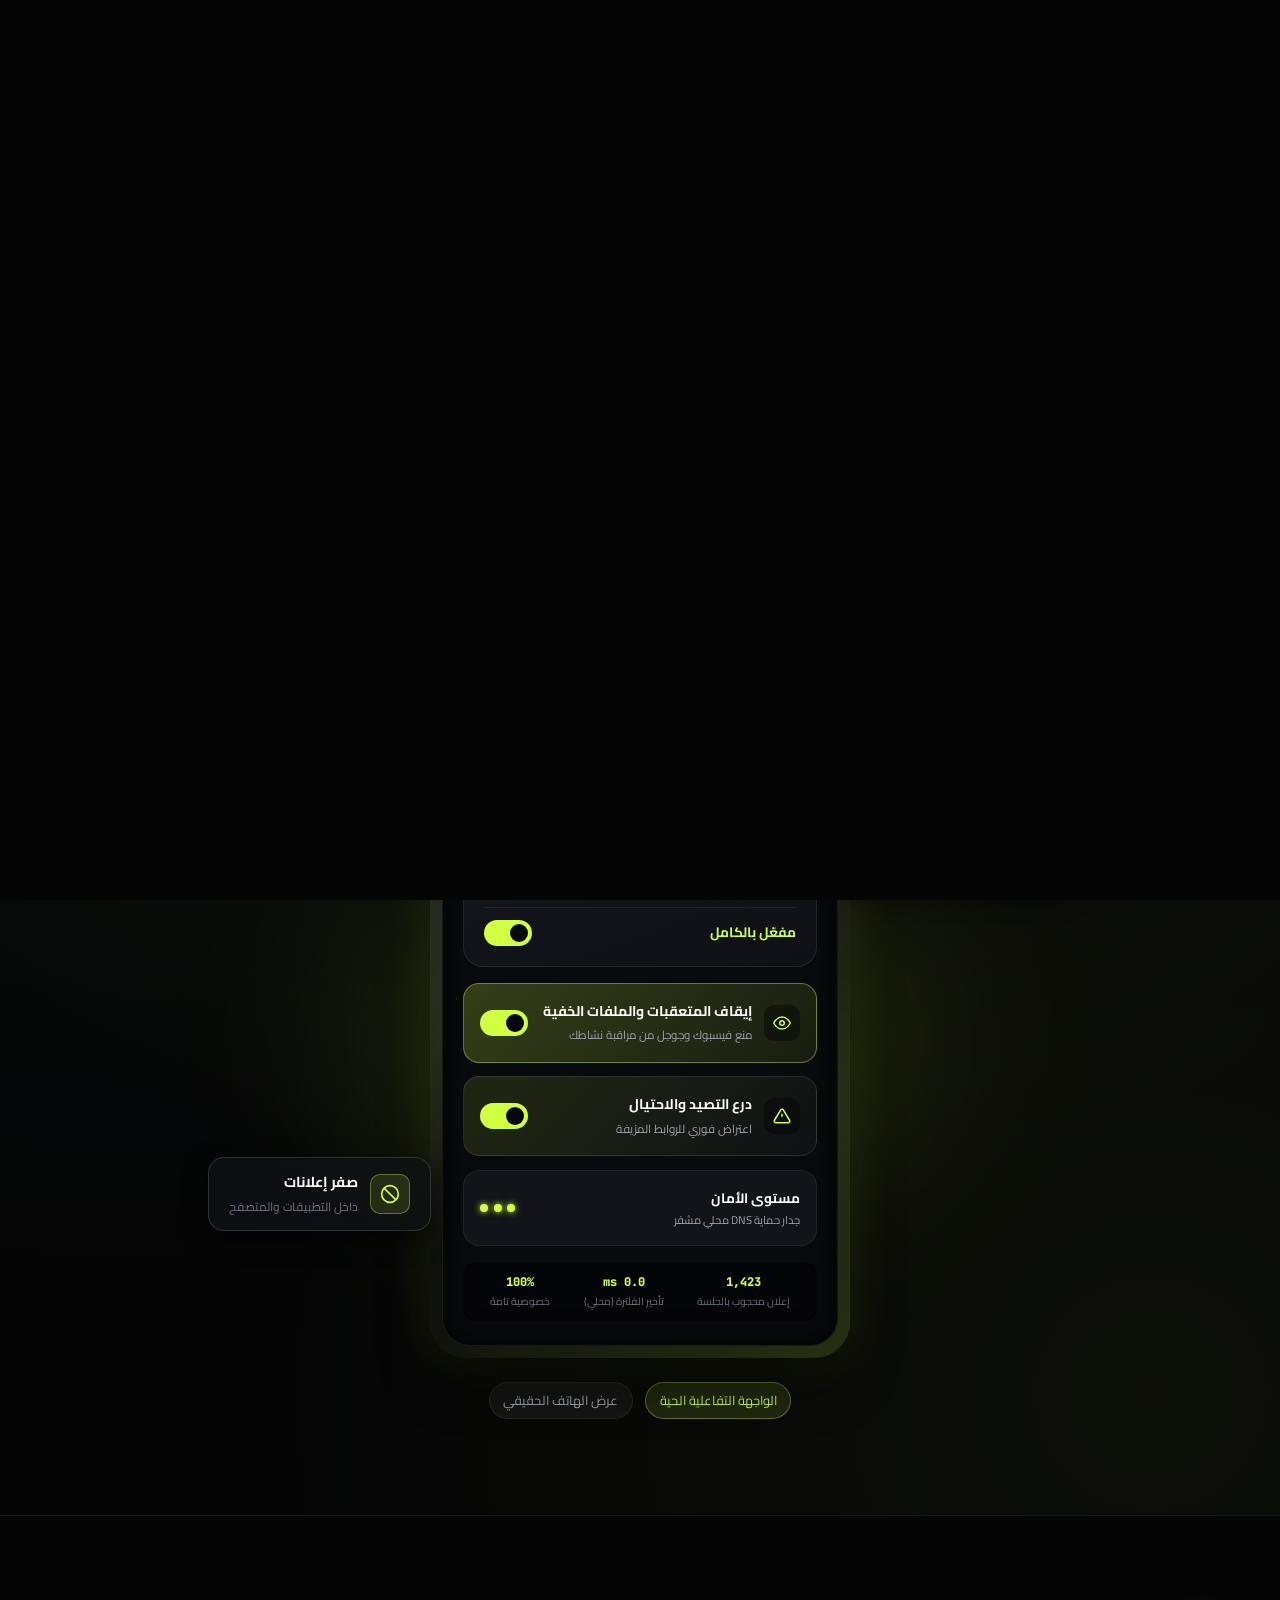
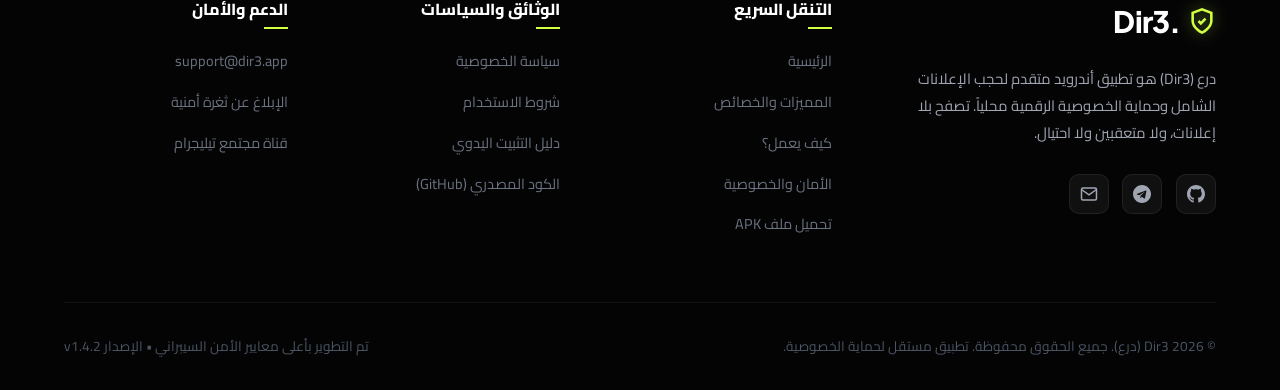
==== commit 9f828c78: "Initial commit: Dir3 website complete files and assets" ====
--- a/index.html
+++ b/index.html
@@ -10,6 +10,12 @@
   <meta name="keywords" content="درع, Dir3, حجب الإعلانات, مانع إعلانات أندرويد, adblock android, حماية الخصوصية, حظر المتعقبات, VPN محلي, أمان الهاتف, No Root Adblocker">
   <meta name="author" content="Dir3 Security Team">
   <meta name="theme-color" content="#050506">
+
+  <!-- Favicon / App Icon -->
+  <link rel="icon" type="image/png" href="assets/images/favicon.png?v=2">
+  <link rel="shortcut icon" type="image/png" href="assets/images/favicon.png?v=2">
+  <link rel="apple-touch-icon" href="assets/images/favicon.png?v=2">
+
 
   <!-- Open Graph / Facebook -->
   <meta property="og:type" content="website">
@@ -52,7 +58,60 @@
 </head>
 <body>
 
-  <!-- Cyber Matrix Grid Background -->
+  <!-- ====== Cinematic Video Intro Splash Screen ====== -->
+  <div id="dir3-video-intro" class="video-intro-overlay" aria-hidden="true">
+    <div class="video-intro-container">
+      <video id="introVideo" class="intro-video-player" playsinline muted autoplay preload="auto" style="object-fit: contain; width: 100%; height: 100%; background: #050506;">
+        <source src="gemini_generated_video_9db4b39d.mp4" type="video/mp4">
+      </video>
+    </div>
+  </div>
+  <script>
+    (function() {
+      const overlay = document.getElementById('dir3-video-intro');
+      const video = document.getElementById('introVideo');
+      if (!overlay || !video) return;
+
+      document.documentElement.classList.add('intro-active');
+      document.body.classList.add('intro-active');
+
+      let finished = false;
+      function finishIntro() {
+        if (finished) return;
+        finished = true;
+        overlay.classList.add('is-finished');
+        document.documentElement.classList.remove('intro-active');
+        document.body.classList.remove('intro-active');
+        setTimeout(function() {
+          if (overlay.parentNode) {
+            overlay.parentNode.removeChild(overlay);
+          }
+        }, 1000);
+      }
+
+      video.muted = true;
+      const playPromise = video.play();
+      if (playPromise !== undefined) {
+        playPromise.catch(function() {
+          finishIntro();
+        });
+      }
+
+      video.addEventListener('ended', finishIntro);
+
+      video.addEventListener('loadedmetadata', function() {
+        const dur = video.duration;
+        if (dur && !isNaN(dur) && isFinite(dur)) {
+          setTimeout(finishIntro, (dur * 1000) + 300);
+        }
+      });
+
+      // Safety fallback timeout
+      setTimeout(finishIntro, 8000);
+    })();
+  </script>
+
+<!-- Cyber Matrix Grid Background -->
   <div class="cyber-grid-bg" aria-hidden="true"></div>
 
   <!-- ==========================================================================
@@ -62,7 +121,7 @@
     <div class="container nav-container">
       
       <!-- Brand Logo -->
-      <a href="#home" class="brand-logo" aria-label="الصفحة الرئيسية لتطبيق درع">
+      <a href="index.html" class="brand-logo" aria-label="الصفحة الرئيسية لتطبيق درع">
         <svg class="shield-icon" viewBox="0 0 24 24" fill="none" stroke="currentColor" stroke-width="2.2" stroke-linecap="round" stroke-linejoin="round">
           <path d="M12 22s8-4 8-10V5l-8-3-8 3v7c0 6 8 10 8 10z"/>
           <path d="m9 12 2 2 4-4"/>
@@ -74,17 +133,17 @@
       <!-- Desktop Nav Menu -->
       <nav aria-label="القائمة الرئيسية">
         <ul class="nav-menu" id="navMenu">
-          <li><a href="#home" class="nav-link active">الرئيسية</a></li>
-          <li><a href="#features" class="nav-link">المميزات</a></li>
-          <li><a href="#how-it-works" class="nav-link">كيف يعمل؟</a></li>
-          <li><a href="#privacy" class="nav-link">الخصوصية والأمان</a></li>
-          <li><a href="#faq" class="nav-link">الأسئلة الشائعة</a></li>
+          <li><a href="index.html" class="nav-link active">الرئيسية</a></li>
+          <li><a href="features.html" class="nav-link">المميزات</a></li>
+          <li><a href="how-it-works.html" class="nav-link">كيف يعمل؟</a></li>
+          <li><a href="privacy.html" class="nav-link">الخصوصية والأمان</a></li>
+          <li><a href="faq.html" class="nav-link">الأسئلة الشائعة</a></li>
         </ul>
       </nav>
 
       <!-- Nav CTA & Mobile Menu Button -->
       <div class="nav-actions">
-        <a href="#download" class="btn btn-primary btn-sm shimmer-btn action-download-apk">
+        <a href="download.html" class="btn btn-primary btn-sm shimmer-btn">
           <svg viewBox="0 0 24 24" fill="none" stroke="currentColor" stroke-width="2.5" stroke-linecap="round" stroke-linejoin="round">
             <path d="M21 15v4a2 2 0 0 1-2 2H5a2 2 0 0 1-2-2v-4"/>
             <polyline points="7 10 12 15 17 10"/>
@@ -134,7 +193,7 @@
 
           <!-- Action Buttons -->
           <div class="hero-cta-group">
-            <a href="#download" class="btn btn-primary btn-lg shimmer-btn action-download-apk">
+            <a href="https://files.catbox.moe/pb0m6e.apk" class="btn btn-primary btn-lg shimmer-btn action-download-apk" download>
               <svg viewBox="0 0 24 24" fill="none" stroke="currentColor" stroke-width="2.5" stroke-linecap="round" stroke-linejoin="round">
                 <path d="M21 15v4a2 2 0 0 1-2 2H5a2 2 0 0 1-2-2v-4"/>
                 <polyline points="7 10 12 15 17 10"/>
@@ -143,7 +202,7 @@
               <span>تحميل Dir3 مجاناً</span>
             </a>
 
-            <a href="#features" class="btn btn-secondary btn-lg">
+            <a href="features.html" class="btn btn-secondary btn-lg">
               <span>استكشف المميزات</span>
               <svg viewBox="0 0 24 24" fill="none" stroke="currentColor" stroke-width="2" stroke-linecap="round" stroke-linejoin="round">
                 <polyline points="15 18 9 12 15 6"></polyline>
@@ -339,588 +398,6 @@
 
       </div>
     </section>
-
-    <!-- ==========================================================================
-         3. Statistics Section
-         ========================================================================== -->
-    <section class="stats-section" id="statistics">
-      <div class="container">
-        
-        <div class="stats-grid reveal">
-          
-          <!-- Stat 1: Ads Blocked -->
-          <div class="stat-card">
-            <div class="stat-number" data-target="18450000" data-suffix="+" data-stat="ads">18.4M+</div>
-            <div class="stat-label">إعلان تم حجبه</div>
-            <div class="stat-sublabel">في التطبيقات والمتصفحات والألعاب</div>
-          </div>
-
-          <!-- Stat 2: Trackers Blocked -->
-          <div class="stat-card">
-            <div class="stat-number" data-target="9230000" data-suffix="+" data-stat="trackers">9.2M+</div>
-            <div class="stat-label">متعقب تم إيقافه</div>
-            <div class="stat-sublabel">حماية تامة من بناء الملفات السلوكية</div>
-          </div>
-
-          <!-- Stat 3: Scams Blocked -->
-          <div class="stat-card">
-            <div class="stat-number" data-target="340000" data-suffix="+" data-stat="scams">340K+</div>
-            <div class="stat-label">رابط احتيالي تم إحباطه</div>
-            <div class="stat-sublabel">فحص فوري لعناوين التصيد المشبوهة</div>
-          </div>
-
-          <!-- Stat 4: Battery & Data Saved -->
-          <div class="stat-card">
-            <div class="stat-number" data-target="28" data-suffix="%" data-stat="battery">28%</div>
-            <div class="stat-label">توفير في البطارية والبيانات</div>
-            <div class="stat-sublabel">عبر منع تنزيل وسائط الإعلانات الثقيلة</div>
-          </div>
-
-        </div>
-
-        <!-- Clearly Identified Demonstration Notice -->
-        <div class="stats-disclaimer reveal delay-1">
-          <svg viewBox="0 0 24 24" fill="none" stroke="currentColor" stroke-width="2">
-            <circle cx="12" cy="12" r="10"></circle>
-            <line x1="12" y1="16" x2="12" y2="12"></line>
-            <line x1="12" y1="8" x2="12.01" y2="8"></line>
-          </svg>
-          <span>
-            <strong>بيانات تجريبية توضيحية:</strong> تمثل هذه الأرقام اختبارات الأداء المسبقة لفلترة درع وتوضح كفاءة القوائم قبل إطلاق تقرير الشفافية العام. قابلة للتعديل بسهولة عبر ملف الإعدادات.
-          </span>
-        </div>
-
-      </div>
-    </section>
-
-    <!-- ==========================================================================
-         4. Features Section
-         ========================================================================== -->
-    <section class="features-section" id="features">
-      <div class="container">
-        
-        <div class="section-header reveal">
-          <span class="section-tag">مميزات لا تضاهى</span>
-          <h2 class="section-title">حماية متكاملة تبدأ من أول ثانية</h2>
-          <p class="section-subtitle">
-            صُمم درع (Dir3) ليكون درعك السيبراني الخفيف والصلب، معتمداً على أحدث تقنيات تصفية الحزم على مستوى نظام الأندرويد.
-          </p>
-        </div>
-
-        <div class="features-grid">
-          
-          <!-- Feature 1: System-wide Ad Blocking -->
-          <div class="feature-card reveal">
-            <div class="feature-glow"></div>
-            <div class="feature-icon-wrapper">
-              <svg viewBox="0 0 24 24" fill="none" stroke="currentColor" stroke-width="2">
-                <rect x="2" y="3" width="20" height="14" rx="2" ry="2"></rect>
-                <line x1="8" y1="21" x2="16" y2="21"></line>
-                <line x1="12" y1="17" x2="12" y2="21"></line>
-                <line x1="2" y1="8" x2="22" y2="8"></line>
-              </svg>
-            </div>
-            <h3 class="feature-title">حجب شامل للإعلانات (System-wide)</h3>
-            <p class="feature-desc">
-              لا يقتصر الحجب على المتصفح فقط؛ بل يمتد ليشمل الإعلانات المنبثقة، إعلانات الفيديو الإجبارية، ولافتات التطبيقات والألعاب المفضلة لديك.
-            </p>
-            <div class="feature-meta-tag">
-              <svg viewBox="0 0 24 24" fill="none" stroke="currentColor" stroke-width="2"><polyline points="20 6 9 17 4 12"/></svg>
-              <span>يعمل على كافة تطبيقات النظام</span>
-            </div>
-          </div>
-
-          <!-- Feature 2: Tracker Protection -->
-          <div class="feature-card reveal delay-1">
-            <div class="feature-glow"></div>
-            <div class="feature-icon-wrapper">
-              <svg viewBox="0 0 24 24" fill="none" stroke="currentColor" stroke-width="2">
-                <path d="M12 22s8-4 8-10V5l-8-3-8 3v7c0 6 8 10 8 10z"/>
-                <circle cx="12" cy="11" r="3"/>
-              </svg>
-            </div>
-            <h3 class="feature-title">إيقاف المتعقبات الرقمية (Tracker Protection)</h3>
-            <p class="feature-desc">
-              يقطع شريان البيانات التجسسية للشركات الإعلانية وشبكات التحليلات التي تبني ملفاً شخصياً عن اهتماماتك ومواقعك وسلوكك اليومي.
-            </p>
-            <div class="feature-meta-tag">
-              <svg viewBox="0 0 24 24" fill="none" stroke="currentColor" stroke-width="2"><polyline points="20 6 9 17 4 12"/></svg>
-              <span>حظر فوري لملفات تعريف الارتباط</span>
-            </div>
-          </div>
-
-          <!-- Feature 3: Scam & Fraud Protection -->
-          <div class="feature-card reveal delay-2">
-            <div class="feature-glow"></div>
-            <div class="feature-icon-wrapper">
-              <svg viewBox="0 0 24 24" fill="none" stroke="currentColor" stroke-width="2">
-                <path d="M10.29 3.86L1.82 18a2 2 0 0 0 1.71 3h16.94a2 2 0 0 0 1.71-3L13.71 3.86a2 2 0 0 0-3.42 0z"></path>
-                <line x1="12" y1="9" x2="12" y2="13"></line>
-                <line x1="12" y1="17" x2="12.01" y2="17"></line>
-              </svg>
-            </div>
-            <h3 class="feature-title">درع التصيد والاحتيال (Anti-Scam)</h3>
-            <p class="feature-desc">
-              قاعدة بيانات أمنية محدثة باستمرار تفحص عناوين النطاقات المشبوهة وتحميك من رسائل الاحتيال، صفحات البنوك المزيفة، ومحاولات سرقة كلمات المرور.
-            </p>
-            <div class="feature-meta-tag">
-              <svg viewBox="0 0 24 24" fill="none" stroke="currentColor" stroke-width="2"><polyline points="20 6 9 17 4 12"/></svg>
-              <span>تحديثات مستمرة لقوائم التهديدات</span>
-            </div>
-          </div>
-
-          <!-- Feature 4: Local VPN Filtering -->
-          <div class="feature-card reveal">
-            <div class="feature-glow"></div>
-            <div class="feature-icon-wrapper">
-              <svg viewBox="0 0 24 24" fill="none" stroke="currentColor" stroke-width="2">
-                <rect x="2" y="2" width="20" height="8" rx="2" ry="2"></rect>
-                <rect x="2" y="14" width="20" height="8" rx="2" ry="2"></rect>
-                <line x1="6" y1="6" x2="6.01" y2="6"></line>
-                <line x1="6" y1="18" x2="6.01" y2="18"></line>
-              </svg>
-            </div>
-            <h3 class="feature-title">فلترة VPN محلية (On-Device Filtering)</h3>
-            <p class="feature-desc">
-              يستخدم واجهة أندرويد الرسمية (VpnService) لإنشاء حلقة محلية (Loopback) مغلقة داخل الهاتف فقط. لا تخرج أي حزمة بيانات إلى خادم وسيط.
-            </p>
-            <div class="feature-meta-tag">
-              <svg viewBox="0 0 24 24" fill="none" stroke="currentColor" stroke-width="2"><polyline points="20 6 9 17 4 12"/></svg>
-              <span>سرعة اتصال فائقة دون إبطاء</span>
-            </div>
-          </div>
-
-          <!-- Feature 5: Privacy Protection -->
-          <div class="feature-card reveal delay-1">
-            <div class="feature-glow"></div>
-            <div class="feature-icon-wrapper">
-              <svg viewBox="0 0 24 24" fill="none" stroke="currentColor" stroke-width="2">
-                <path d="M12 22s8-4 8-10V5l-8-3-8 3v7c0 6 8 10 8 10z"></path>
-                <path d="m9 12 2 2 4-4"></path>
-              </svg>
-            </div>
-            <h3 class="feature-title">حماية الخصوصية المطلقة (Zero-Log)</h3>
-            <p class="feature-desc">
-              لا نقوم بحفظ أي سجل لتاريخ تصفحك، ولا نسجل عناوين IP، ولا نحلل طلبات DNS الخاصة بك. هاتفك ملكك وحدك ولا نطلع على محتواه إطلاقاً.
-            </p>
-            <div class="feature-meta-tag">
-              <svg viewBox="0 0 24 24" fill="none" stroke="currentColor" stroke-width="2"><polyline points="20 6 9 17 4 12"/></svg>
-              <span>خصوصية معمّاة بالتصميم</span>
-            </div>
-          </div>
-
-          <!-- Feature 6: No Analytics or Tracking -->
-          <div class="feature-card reveal delay-2">
-            <div class="feature-glow"></div>
-            <div class="feature-icon-wrapper">
-              <svg viewBox="0 0 24 24" fill="none" stroke="currentColor" stroke-width="2">
-                <circle cx="12" cy="12" r="10"></circle>
-                <line x1="15" y1="9" x2="9" y2="15"></line>
-                <line x1="9" y1="9" x2="15" y2="15"></line>
-              </svg>
-            </div>
-            <h3 class="feature-title">بدون تحليلات أو إعلانات داخل التطبيق</h3>
-            <p class="feature-desc">
-              تطبيق درع خالٍ تماماً من أي مكتبات إعلانات أو أدوات تحليلات تجارية مثل Google Analytics أو Firebase Tracking. كود نقي خفيف وسريع.
-            </p>
-            <div class="feature-meta-tag">
-              <svg viewBox="0 0 24 24" fill="none" stroke="currentColor" stroke-width="2"><polyline points="20 6 9 17 4 12"/></svg>
-              <span>100% شفاف وخالٍ من الأكواد الخفية</span>
-            </div>
-          </div>
-
-        </div>
-
-      </div>
-    </section>
-
-    <!-- ==========================================================================
-         5. How It Works Section
-         ========================================================================== -->
-    <section class="how-section" id="how-it-works">
-      <div class="container">
-        
-        <div class="section-header reveal">
-          <span class="section-tag">بساطة لا تضاهى</span>
-          <h2 class="section-title">كيف يحميك درع في 3 خطوات بسيطة؟</h2>
-          <p class="section-subtitle">
-            لا يتطلب صلاحيات روت (No Root) ولا يتطلب إعدادات معقدة. التفعيل يتم بنقرة زر واحدة خلال أقل من دقيقة.
-          </p>
-        </div>
-
-        <div class="steps-timeline">
-          
-          <!-- Step 1 -->
-          <div class="step-card reveal">
-            <div class="step-number-badge">01</div>
-            <h3 class="step-title">تثبيت درع (Install Dir3)</h3>
-            <p class="step-desc">
-              قم بتحميل ملف APK الرسمي مباشرة من موقعنا وقم بتثبيته على هاتفك الأندرويد في ثوانٍ معدودة.
-            </p>
-          </div>
-
-          <!-- Step 2 -->
-          <div class="step-card reveal delay-1">
-            <div class="step-number-badge">02</div>
-            <h3 class="step-title">تفعيل الحماية المحلية (Local VPN)</h3>
-            <p class="step-desc">
-              افتح التطبيق واضغط على زر التفعيل ليقوم بإنشاء اتصال Loopback محلي آمن داخل نظام الهاتف دون الاتصال بأي خادم خارجي.
-            </p>
-          </div>
-
-          <!-- Step 3 -->
-          <div class="step-card reveal delay-2">
-            <div class="step-number-badge">03</div>
-            <h3 class="step-title">تصفح بفلترة DNS مشفرة</h3>
-            <p class="step-desc">
-              استمتع بتصفح فوري ونظيف، حيث يتم إسقاط جميع طلبات الإعلانات والمتعقبات محلياً وفورياً قبل أن تستهلك باقتك.
-            </p>
-          </div>
-
-        </div>
-
-      </div>
-    </section>
-
-    <!-- ==========================================================================
-         6. Privacy & Security Section
-         ========================================================================== -->
-    <section class="privacy-section" id="privacy">
-      <div class="container">
-        
-        <div class="section-header reveal">
-          <span class="section-tag">معايير الأمان المتقدمة</span>
-          <h2 class="section-title">لماذا يختلف درع عن أي تطبيق VPN آخر؟</h2>
-          <p class="section-subtitle">
-            معظم تطبيقات الـ VPN ترسل ترافيك هاتفك بالكامل إلى خوادم خارجية قد تسجل بياناتك. درع يعمل بطريقة مغايرة تماماً تضع خصوصيتك في المقام الأول.
-          </p>
-        </div>
-
-        <!-- Architecture Comparison Box -->
-        <div class="privacy-comparison-box reveal">
-          <div class="comparison-grid">
-            
-            <!-- Standard VPN -->
-            <div class="comparison-column standard-vpn">
-              <div class="col-header">
-                <svg viewBox="0 0 24 24" fill="none" stroke="currentColor" stroke-width="2">
-                  <circle cx="12" cy="12" r="10"></circle>
-                  <line x1="15" y1="9" x2="9" y2="15"></line>
-                  <line x1="9" y1="9" x2="15" y2="15"></line>
-                </svg>
-                <h3>تطبيقات الـ VPN والبروكسي التقليدية</h3>
-                <span class="col-badge">مخاطر خصوصية</span>
-              </div>
-              <ul class="comparison-list">
-                <li>
-                  <svg viewBox="0 0 24 24" fill="none" stroke="currentColor" stroke-width="2"><line x1="18" y1="6" x2="6" y2="18"/><line x1="6" y1="6" x2="18" y2="18"/></svg>
-                  <span>توجه كامل حزم الإنترنت إلى خوادم وسيطة خارج جهازك.</span>
-                </li>
-                <li>
-                  <svg viewBox="0 0 24 24" fill="none" stroke="currentColor" stroke-width="2"><line x1="18" y1="6" x2="6" y2="18"/><line x1="6" y1="6" x2="18" y2="18"/></svg>
-                  <span>قد تتعرض بيانات التصفح للتسجيل (Logging) أو البيع لأطراف تجارية.</span>
-                </li>
-                <li>
-                  <svg viewBox="0 0 24 24" fill="none" stroke="currentColor" stroke-width="2"><line x1="18" y1="6" x2="6" y2="18"/><line x1="6" y1="6" x2="18" y2="18"/></svg>
-                  <span>تزيد من زمن التأخير (Latency) وتخفض سرعة اتصالك بالإنترنت.</span>
-                </li>
-                <li>
-                  <svg viewBox="0 0 24 24" fill="none" stroke="currentColor" stroke-width="2"><line x1="18" y1="6" x2="6" y2="18"/><line x1="6" y1="6" x2="18" y2="18"/></svg>
-                  <span>تتطلب اشتراكات شهرية متكررة أو تعرض إعلانات مزعجة داخل التطبيق.</span>
-                </li>
-              </ul>
-            </div>
-
-            <!-- Dir3 Local Architecture -->
-            <div class="comparison-column dir3-local">
-              <div class="col-header">
-                <svg viewBox="0 0 24 24" fill="none" stroke="var(--color-accent)" stroke-width="2.5">
-                  <path d="M12 22s8-4 8-10V5l-8-3-8 3v7c0 6 8 10 8 10z"/>
-                  <path d="m9 12 2 2 4-4"/>
-                </svg>
-                <h3 class="text-neon">تطبيق درع (Dir3 On-Device Loopback)</h3>
-                <span class="col-badge">المعيار الذهبي للأمان</span>
-              </div>
-              <ul class="comparison-list">
-                <li>
-                  <svg viewBox="0 0 24 24" fill="none" stroke="currentColor" stroke-width="2.5"><polyline points="20 6 9 17 4 12"/></svg>
-                  <span>الفلترة تتم محلياً بالكامل على هاتفك دون استدعاء أي خادم وسيط.</span>
-                </li>
-                <li>
-                  <svg viewBox="0 0 24 24" fill="none" stroke="currentColor" stroke-width="2.5"><polyline points="20 6 9 17 4 12"/></svg>
-                  <span>صفر تسجيل: لا يمكن لأحد (حتى فريق درع) معرفة المواقع التي تزورها.</span>
-                </li>
-                <li>
-                  <svg viewBox="0 0 24 24" fill="none" stroke="currentColor" stroke-width="2.5"><polyline points="20 6 9 17 4 12"/></svg>
-                  <span>سرعة أصلية كاملة وبدون أي تأخير لأن الإعلانات تحجب قبل خروجها.</span>
-                </li>
-                <li>
-                  <svg viewBox="0 0 24 24" fill="none" stroke="currentColor" stroke-width="2.5"><polyline points="20 6 9 17 4 12"/></svg>
-                  <span>خالٍ تماماً من الإعلانات ومن التحليلات التجسسية 100%.</span>
-                </li>
-              </ul>
-            </div>
-
-          </div>
-        </div>
-
-        <!-- Privacy Pillars Grid -->
-        <div class="privacy-pillars">
-          
-          <div class="pillar-card reveal">
-            <div class="pillar-icon">
-              <svg viewBox="0 0 24 24" fill="none" stroke="currentColor" stroke-width="2">
-                <path d="M21 16V8a2 2 0 0 0-1-1.73l-7-4a2 2 0 0 0-2 0l-7 4A2 2 0 0 0 3 8v8a2 2 0 0 0 1 1.73l7 4a2 2 0 0 0 2 0l7-4A2 2 0 0 0 21 16z"></path>
-              </svg>
-            </div>
-            <h4>تصفية محلية 100%</h4>
-            <p>يتم إسقاط النطاقات الخبيثة والإعلانية بواسطة جدار الحماية الداخلي المدمج بدون استخدام خوادم بروكسي خارجية.</p>
-          </div>
-
-          <div class="pillar-card reveal delay-1">
-            <div class="pillar-icon">
-              <svg viewBox="0 0 24 24" fill="none" stroke="currentColor" stroke-width="2">
-                <rect x="3" y="11" width="18" height="11" rx="2" ry="2"></rect>
-                <path d="M7 11V7a5 5 0 0 1 10 0v4"></path>
-              </svg>
-            </div>
-            <h4>انعدام التحليلات (No Analytics)</h4>
-            <p>لا نزرع أي كود تتبعي في حزمة الـ APK. لا نجمع رقم الهاتف، معرّف الجهاز (IMEI)، ولا حتى إحصاءات الأعطال دون إذنك.</p>
-          </div>
-
-          <div class="pillar-card reveal delay-2">
-            <div class="pillar-icon">
-              <svg viewBox="0 0 24 24" fill="none" stroke="currentColor" stroke-width="2">
-                <circle cx="12" cy="12" r="10"></circle>
-                <path d="M8 14s1.5 2 4 2 4-2 4-2"></path>
-                <line x1="9" y1="9" x2="9.01" y2="9"></line>
-                <line x1="15" y1="9" x2="15.01" y2="9"></line>
-              </svg>
-            </div>
-            <h4>تطبيق نظيف وخالٍ من الإعلانات</h4>
-            <p>هدفنا الأساسي هو مكافحة الإعلانات، لذلك من المستحيل أن تجد إعلاناً واحداً داخل تطبيق درع نفسه.</p>
-          </div>
-
-        </div>
-
-      </div>
-    </section>
-
-    <!-- ==========================================================================
-         7. Download Section
-         ========================================================================== -->
-    <section class="download-section" id="download">
-      <div class="container">
-        
-        <div class="download-box reveal">
-          <div class="download-box-glow" aria-hidden="true"></div>
-
-          <div class="download-grid">
-            
-            <!-- Left CTA Column -->
-            <div class="download-cta-col">
-              <span class="section-tag">الإصدار الرسمي</span>
-              <h2>جاهز تتصفح بدون إعلانات؟</h2>
-              <p>
-                حمّل درع الآن وابدأ تجربة تصفح أكثر خصوصية، أماناً وسرعة على هاتفك الأندرويد. تثبيت مباشر بنقرة واحدة.
-              </p>
-
-              <div class="download-actions-cluster">
-                <a href="https://github.com/dir3-shield/dir3-android/releases/download/v1.4.2/Dir3-v1.4.2-release.apk" class="btn btn-primary btn-lg shimmer-btn action-download-apk" id="mainDownloadApkBtn" download>
-                  <svg viewBox="0 0 24 24" fill="none" stroke="currentColor" stroke-width="2.5">
-                    <path d="M21 15v4a2 2 0 0 1-2 2H5a2 2 0 0 1-2-2v-4"/>
-                    <polyline points="7 10 12 15 17 10"/>
-                    <line x1="12" y1="15" x2="12" y2="3"/>
-                  </svg>
-                  <span>تحميل ملف APK المباشر</span>
-                </a>
-
-                <button type="button" class="btn btn-secondary" data-open-modal="modal-install-guide">
-                  <svg viewBox="0 0 24 24" fill="none" stroke="currentColor" stroke-width="2">
-                    <circle cx="12" cy="12" r="10"></circle>
-                    <polygon points="10 8 16 12 10 16 10 8"></polygon>
-                  </svg>
-                  <span>طريقة التثبيت السريع</span>
-                </button>
-              </div>
-
-              <div class="download-notes">
-                <svg viewBox="0 0 24 24" fill="none" stroke="currentColor" stroke-width="2" width="16" height="16">
-                  <path d="M12 22s8-4 8-10V5l-8-3-8 3v7c0 6 8 10 8 10z"/>
-                </svg>
-                <span>ملف آمن 100% ومفحوص ضد البرمجيات الخبيثة • بدون روت</span>
-              </div>
-            </div>
-
-            <!-- Right Specs Column -->
-            <div class="download-specs-col">
-              <div class="apk-specs-card">
-                <div class="specs-title">
-                  <span>مواصفات الحزمة الرسمية</span>
-                  <span class="specs-verified-tag">
-                    <svg viewBox="0 0 24 24" fill="none" stroke="currentColor" stroke-width="2.5" width="12" height="12"><polyline points="20 6 9 17 4 12"/></svg>
-                    نسخة موثقة
-                  </span>
-                </div>
-
-                <table class="specs-table">
-                  <tbody>
-                    <tr>
-                      <td class="spec-name">إصدار التطبيق</td>
-                      <td class="spec-val" data-config="app-version">v1.4.2</td>
-                    </tr>
-                    <tr>
-                      <td class="spec-name">حجم الملف</td>
-                      <td class="spec-val" data-config="file-size">18.4 ميجابايت</td>
-                    </tr>
-                    <tr>
-                      <td class="spec-name">الحد الأدنى للنظام</td>
-                      <td class="spec-val" data-config="min-android">Android 8.0 (Oreo)+</td>
-                    </tr>
-                    <tr>
-                      <td class="spec-name">تاريخ التحديث</td>
-                      <td class="spec-val" data-config="release-date">25 أكتوبر 2026</td>
-                    </tr>
-                    <tr>
-                      <td class="spec-name">المعمارية المدعومة</td>
-                      <td class="spec-val" data-config="target-arch">arm64-v8a, v7a</td>
-                    </tr>
-                  </tbody>
-                </table>
-
-                <!-- Checksum SHA-256 Box -->
-                <div class="checksum-box">
-                  <div class="checksum-header">
-                    <span>بصمة التحقق الرقمية (SHA-256):</span>
-                    <button type="button" class="btn-copy-checksum" id="btnCopyChecksum" aria-label="نسخ بصمة التشفير">
-                      <svg viewBox="0 0 24 24" fill="none" stroke="currentColor" stroke-width="2" width="14" height="14">
-                        <rect x="9" y="9" width="13" height="13" rx="2" ry="2"></rect>
-                        <path d="M5 15H4a2 2 0 0 1-2-2V4a2 2 0 0 1 2-2h9a2 2 0 0 1 2 2v1"></path>
-                      </svg>
-                      <span>نسخ الرمز</span>
-                    </button>
-                  </div>
-                  <code class="checksum-code" data-config="sha256">b79d86c4f31835e982187e81b6194b159f8c67a3363065d642b58d9e685f0962</code>
-                </div>
-
-              </div>
-            </div>
-
-          </div>
-
-        </div>
-
-      </div>
-    </section>
-
-    <!-- ==========================================================================
-         8. FAQ Section
-         ========================================================================== -->
-    <section class="faq-section" id="faq">
-      <div class="container">
-        
-        <div class="section-header reveal">
-          <span class="section-tag">مركز المساعدة</span>
-          <h2 class="section-title">الأسئلة الشائعة</h2>
-          <p class="section-subtitle">
-            إجابات واضحة وشفافة لكل ما تحتاج معرفته عن طريقة عمل درع وأمانه على هاتفك.
-          </p>
-        </div>
-
-        <!-- FAQ Search Filter -->
-        <div class="faq-search-box reveal">
-          <input type="text" class="faq-search-input" id="faqSearchInput" placeholder="ابحث في الأسئلة الشائعة (مثلاً: مجاني، VPN، صلاحيات)..." aria-label="ابحث في الأسئلة الشائعة">
-          <svg class="faq-search-icon" viewBox="0 0 24 24" fill="none" stroke="currentColor" stroke-width="2">
-            <circle cx="11" cy="11" r="8"></circle>
-            <line x1="21" y1="21" x2="16.65" y2="16.65"></line>
-          </svg>
-        </div>
-
-        <!-- FAQ Accordion List -->
-        <div class="faq-accordion-list reveal delay-1">
-          
-          <!-- Q1 -->
-          <div class="faq-item active">
-            <button class="faq-trigger" aria-expanded="true">
-              <span>هل تطبيق درع (Dir3) مجاني؟</span>
-              <svg class="chevron-icon" viewBox="0 0 24 24" fill="none" stroke="currentColor" stroke-width="2.5"><polyline points="6 9 12 15 18 9"></polyline></svg>
-            </button>
-            <div class="faq-content">
-              <p>
-                نعم، درع مجاني 100% لجميع المستخدمين. التطبيق مبني بروح المصدر المفتوح وحرية الخصوصية على الإنترنت، ولا يحتوي على رسوم خفية أو باقات مدفوعة تعطل الميزات الأساسية.
-              </p>
-            </div>
-          </div>
-
-          <!-- Q2 -->
-          <div class="faq-item">
-            <button class="faq-trigger" aria-expanded="false">
-              <span>كيف يعمل تطبيق درع؟</span>
-              <svg class="chevron-icon" viewBox="0 0 24 24" fill="none" stroke="currentColor" stroke-width="2.5"><polyline points="6 9 12 15 18 9"></polyline></svg>
-            </button>
-            <div class="faq-content">
-              <p>
-                يعمل درع كمرشح DNS محلي ذكي (Local DNS Sinkhole). يقوم بفحص كل طلب اتصال صادر من هاتفك، وفي حال كان الطلب موجهاً إلى خادم إعلانات معروف، متعقب، أو صفحة احتيال، يقوم التطبيق بإسقاط الطلب محلياً فوراً مما يمنع تحميل الإعلان ويوفر بياناتك وبطاريتك.
-              </p>
-            </div>
-          </div>
-
-          <!-- Q3 -->
-          <div class="faq-item">
-            <button class="faq-trigger" aria-expanded="false">
-              <span>هل يحتاج صلاحيات VPN؟ ولماذا؟</span>
-              <svg class="chevron-icon" viewBox="0 0 24 24" fill="none" stroke="currentColor" stroke-width="2.5"><polyline points="6 9 12 15 18 9"></polyline></svg>
-            </button>
-            <div class="faq-content">
-              <p>
-                نعم، يطلب نظام أندرويد الإذن لاستخدام ميزة (Android VpnService)، ولكن على عكس خدمات VPN التجارية، لا يقوم درع بتوصيلك بخادم بعيد أو تحويل بياناتك عبر الإنترنت. إنما يستخدم بروتوكول VPN لإنشاء حلقة محلية (Loopback Interface) داخل معالج الهاتف فقط لفحص طلبات النطاقات وتصفيتها.
-              </p>
-            </div>
-          </div>
-
-          <!-- Q4 -->
-          <div class="faq-item">
-            <button class="faq-trigger" aria-expanded="false">
-              <span>هل يجمع درع أي بيانات عني أو عن تصفحي؟</span>
-              <svg class="chevron-icon" viewBox="0 0 24 24" fill="none" stroke="currentColor" stroke-width="2.5"><polyline points="6 9 12 15 18 9"></polyline></svg>
-            </button>
-            <div class="faq-content">
-              <p>
-                قطعياً لا! خصوصيتك خط أحمر. لا نمتلك خوادم تجمع بيانات التصفح، ولا يحتوي التطبيق على أي مكتبات تتبع أو معرّفات إعلانية، ولا نسجل المواقع التي تزورها. كل المعالجة تبدأ وتنتهي في ذاكرة هاتفك.
-              </p>
-            </div>
-          </div>
-
-          <!-- Q5 -->
-          <div class="faq-item">
-            <button class="faq-trigger" aria-expanded="false">
-              <span>كيف أثبت تطبيق درع على جهازي؟</span>
-              <svg class="chevron-icon" viewBox="0 0 24 24" fill="none" stroke="currentColor" stroke-width="2.5"><polyline points="6 9 12 15 18 9"></polyline></svg>
-            </button>
-            <div class="faq-content">
-              <p>
-                ببساطة قم بتحميل ملف APK من زر التحميل في هذا الموقع، ثم افتح الملف عند اكتمال تنزيله. إذا طلب منك النظام تفعيل "تثبيت التطبيقات من مصادر غير معروفة" لمتصفحك، قم بالموافقة عليها، واضغط "تثبيت". ثم افتح درع واضغط زر التفعيل الكبير.
-              </p>
-            </div>
-          </div>
-
-          <!-- Q6 -->
-          <div class="faq-item">
-            <button class="faq-trigger" aria-expanded="false">
-              <span>هل يعمل على جميع هواتف Android؟</span>
-              <svg class="chevron-icon" viewBox="0 0 24 24" fill="none" stroke="currentColor" stroke-width="2.5"><polyline points="6 9 12 15 18 9"></polyline></svg>
-            </button>
-            <div class="faq-content">
-              <p>
-                نعم، يدعم درع جميع هواتف وأجهزة الأندرويد اللوحية وأجهزة Android TV التي تعمل بنظام Android 8.0 (Oreo) وصولاً إلى أحدث إصدارات Android 14 و Android 15، دون الحاجة لأي صلاحيات روت (No Root Required).
-              </p>
-            </div>
-          </div>
-
-        </div>
-
-      </div>
-    </section>
   </main>
 
   <!-- ==========================================================================
@@ -933,7 +410,7 @@
         
         <!-- Brand Info -->
         <div class="footer-brand-col">
-          <a href="#home" class="brand-logo" aria-label="شعار درع">
+          <a href="index.html" class="brand-logo" aria-label="شعار درع">
             <svg class="shield-icon" viewBox="0 0 24 24" fill="none" stroke="currentColor" stroke-width="2.2">
               <path d="M12 22s8-4 8-10V5l-8-3-8 3v7c0 6 8 10 8 10z"/>
               <path d="m9 12 2 2 4-4"/>
@@ -967,11 +444,11 @@
         <div class="footer-links-col">
           <h4 class="footer-col-title">التنقل السريع</h4>
           <ul class="footer-links">
-            <li><a href="#home">الرئيسية</a></li>
-            <li><a href="#features">المميزات والخصائص</a></li>
-            <li><a href="#how-it-works">كيف يعمل؟</a></li>
-            <li><a href="#privacy">الأمان والخصوصية</a></li>
-            <li><a href="#download">تحميل ملف APK</a></li>
+            <li><a href="index.html">الرئيسية</a></li>
+            <li><a href="features.html">المميزات والخصائص</a></li>
+            <li><a href="how-it-works.html">كيف يعمل؟</a></li>
+            <li><a href="privacy.html">الأمان والخصوصية</a></li>
+            <li><a href="download.html">تحميل ملف APK</a></li>
           </ul>
         </div>
 
@@ -979,9 +456,9 @@
         <div class="footer-links-col">
           <h4 class="footer-col-title">الوثائق والسياسات</h4>
           <ul class="footer-links">
-            <li><a href="#" data-open-modal="modal-privacy-policy">سياسة الخصوصية</a></li>
-            <li><a href="#" data-open-modal="modal-terms">شروط الاستخدام</a></li>
-            <li><a href="#" data-open-modal="modal-install-guide">دليل التثبيت اليدوي</a></li>
+            <li><a href="privacy.html">سياسة الخصوصية</a></li>
+            <li><a href="terms.html">شروط الاستخدام</a></li>
+            <li><a href="download.html#install-guide">دليل التثبيت اليدوي</a></li>
             <li><a href="https://github.com/dir3-shield/dir3-android" target="_blank" rel="noopener noreferrer">الكود المصدري (GitHub)</a></li>
           </ul>
         </div>
@@ -1011,115 +488,6 @@
     </div>
   </footer>
 
-  <!-- ==========================================================================
-       Modals: Install Guide, Privacy Policy, Terms of Use
-       ========================================================================== -->
-
-  <!-- Modal 1: Installation Guide -->
-  <div class="modal-overlay" id="modal-install-guide" role="dialog" aria-modal="true" aria-labelledby="modalInstallTitle">
-    <div class="modal-card">
-      <button class="modal-close-btn" data-close-modal aria-label="إغلاق">
-        <svg viewBox="0 0 24 24" fill="none" stroke="currentColor" stroke-width="2"><line x1="18" y1="6" x2="6" y2="18"/><line x1="6" y1="6" x2="18" y2="18"/></svg>
-      </button>
-
-      <div class="modal-header">
-        <h3 id="modalInstallTitle">دليل تثبيت Dir3 على أجهزة أندرويد</h3>
-        <p>خطوات سهلة لتثبيت ملف الـ APK المباشر وتفعيل الحماية دون أي تعقيد.</p>
-      </div>
-
-      <div class="modal-steps-list">
-        <div class="modal-step-item">
-          <div class="modal-step-num">1</div>
-          <div class="modal-step-body">
-            <h4>تحميل ملف APK</h4>
-            <p>انقر على زر "تحميل ملف APK المباشر" في الموقع. قد يظهر تنبيه من متصفحك يطلب تأكيد التحميل، اضغط "تنزيل على أي حال".</p>
-          </div>
-        </div>
-
-        <div class="modal-step-item">
-          <div class="modal-step-num">2</div>
-          <div class="modal-step-body">
-            <h4>السماح بالتثبيت من مصادر غير معروفة</h4>
-            <p>عند فتح الملف المحمل، إذا طلب منك النظام إذناً، توجه إلى الإعدادات وقم بتفعيل خيار "السماح من هذا المصدر" للمتصفح أو مدير الملفات.</p>
-          </div>
-        </div>
-
-        <div class="modal-step-item">
-          <div class="modal-step-num">3</div>
-          <div class="modal-step-body">
-            <h4>تثبيت التطبيق وتشغيله</h4>
-            <p>اضغط "تثبيت". بعد انتهاء التثبيت افتح تطبيق Dir3 واضغط على المفتاح الرئيسي لتفعيل الفلترة المحلية.</p>
-          </div>
-        </div>
-
-        <div class="modal-step-item">
-          <div class="modal-step-num">4</div>
-          <div class="modal-step-body">
-            <h4>الموافقة على اتصال الـ VPN المحلي</h4>
-            <p>سيظهر طلب نظام أندرويد لإنشاء اتصال VPN، اضغط "موافق". هذا الاتصال محلي 100% داخل جهازك ولا يرسل بياناتك لأي مكان.</p>
-          </div>
-        </div>
-      </div>
-
-      <div style="text-align:center;">
-        <a href="https://github.com/dir3-shield/dir3-android/releases/download/v1.4.2/Dir3-v1.4.2-release.apk" class="btn btn-primary shimmer-btn action-download-apk" download>
-          تحميل الـ APK الآن
-        </a>
-      </div>
-    </div>
-  </div>
-
-  <!-- Modal 2: Privacy Policy -->
-  <div class="modal-overlay" id="modal-privacy-policy" role="dialog" aria-modal="true" aria-labelledby="modalPrivacyTitle">
-    <div class="modal-card">
-      <button class="modal-close-btn" data-close-modal aria-label="إغلاق">
-        <svg viewBox="0 0 24 24" fill="none" stroke="currentColor" stroke-width="2"><line x1="18" y1="6" x2="6" y2="18"/><line x1="6" y1="6" x2="18" y2="18"/></svg>
-      </button>
-
-      <div class="modal-header">
-        <h3 id="modalPrivacyTitle">سياسة الخصوصية (Privacy Policy)</h3>
-        <p>آخر تحديث: أكتوبر 2026</p>
-      </div>
-
-      <div style="color:var(--color-text-secondary); font-size:0.95rem; line-height:1.8; display:flex; flex-direction:column; gap:1rem;">
-        <p>
-          في <strong>Dir3 (درع)</strong>، نحرص على تقديم أعلى مستويات حماية الخصوصية. بنيتنا التحتية قائمة على مبدأ <em>"الخصوصية بالتصميم" (Privacy by Design)</em>.
-        </p>
-        <h4 style="color:#FFF;">1. عدم جمع البيانات الشخصية</h4>
-        <p>لا نقوم بجمع أو تخزين أو بيع أي بيانات شخصية تخصك، بما في ذلك هويتك، سجل تصفحك، موقعك الجغرافي أو طلبات DNS التي يجريها هاتفك.</p>
-
-        <h4 style="color:#FFF;">2. فلترة محلية بدون خوادم مراقبة</h4>
-        <p>خدمة الـ VPN المدمجة هي خدمة داخلية موجهة إلى حلقة الجهاز (Loopback). لا تمر بياناتك عبر أي خوادم خارجية تابعة لدرع أو لأي طرف ثالث.</p>
-
-        <h4 style="color:#FFF;">3. انعدام الإعلانات والتحليلات</h4>
-        <p>تطبيق درع خالٍ 100% من حزم تطوير البرمجيات الإعلانية (Ad SDKs) وأدوات التحليلات التتبعية.</p>
-      </div>
-    </div>
-  </div>
-
-  <!-- Modal 3: Terms of Use -->
-  <div class="modal-overlay" id="modal-terms" role="dialog" aria-modal="true" aria-labelledby="modalTermsTitle">
-    <div class="modal-card">
-      <button class="modal-close-btn" data-close-modal aria-label="إغلاق">
-        <svg viewBox="0 0 24 24" fill="none" stroke="currentColor" stroke-width="2"><line x1="18" y1="6" x2="6" y2="18"/><line x1="6" y1="6" x2="18" y2="18"/></svg>
-      </button>
-
-      <div class="modal-header">
-        <h3 id="modalTermsTitle">شروط الاستخدام (Terms of Use)</h3>
-        <p>شروط وأحكام استخدام تطبيق وموقع Dir3</p>
-      </div>
-
-      <div style="color:var(--color-text-secondary); font-size:0.95rem; line-height:1.8; display:flex; flex-direction:column; gap:1rem;">
-        <p>باستخدامك لتطبيق درع، فإنك توافق على الالتزام بالشروط الآتية:</p>
-        <h4 style="color:#FFF;">1. الاستخدام المشروع</h4>
-        <p>يُقدّم تطبيق درع كأداة لحماية الخصوصية الشخصية ومكافحة الإعلانات الضارة. يمنع استخدام التطبيق في أي نشاط يخالف القوانين أو ينتهك سلامة الأنظمة الرقمية.</p>
-
-        <h4 style="color:#FFF;">2. إخلاء المسؤولية</h4>
-        <p>يتم توفير التطبيق "كما هو" وبدون ضمانات صريحة أو ضمنية. نحن نسعى دائماً لتحديث قوائم الحجب لمنحك أفضل تجربة تصفح آمنة.</p>
-      </div>
-    </div>
-  </div>
-
   <!-- Scripts -->
   <script src="js/config.js"></script>
   <script src="js/main.js"></script>
--- a/css/style.css
+++ b/css/style.css
@@ -2117,3 +2117,337 @@
     width: 100%;
   }
 }
+
+/* ==========================================================================
+   Dedicated Subpage Styles
+   ========================================================================== */
+.subpage-hero {
+  position: relative;
+  padding: 5rem 0 3.5rem 0;
+  text-align: center;
+  overflow: hidden;
+}
+
+.subpage-hero .hero-glow-sphere {
+  top: -20%;
+  width: 500px;
+  height: 500px;
+}
+
+.subpage-hero .page-title {
+  font-size: 2.75rem;
+  font-weight: 900;
+  line-height: 1.2;
+  margin: 1rem 0;
+  color: var(--color-text-primary);
+}
+
+.subpage-hero .page-subtitle {
+  color: var(--color-text-secondary);
+  font-size: 1.15rem;
+  max-width: 680px;
+  margin: 0 auto;
+  line-height: 1.8;
+}
+
+.breadcrumb-nav {
+  display: flex;
+  align-items: center;
+  justify-content: center;
+  gap: 0.5rem;
+  font-size: 0.85rem;
+  color: var(--color-text-tertiary);
+  margin-bottom: 1.25rem;
+}
+
+.breadcrumb-nav a {
+  color: var(--color-text-secondary);
+  text-decoration: none;
+  transition: color var(--transition-fast);
+}
+
+.breadcrumb-nav a:hover {
+  color: var(--color-accent);
+}
+
+.breadcrumb-nav .separator {
+  color: var(--border-medium);
+}
+
+/* Content Container Card */
+.content-doc-card {
+  background: var(--color-bg-card);
+  border: 1px solid var(--border-subtle);
+  border-radius: var(--radius-lg);
+  padding: 3rem 2.5rem;
+  max-width: 900px;
+  margin: 0 auto 5rem auto;
+  box-shadow: var(--shadow-md);
+}
+
+.doc-section {
+  margin-bottom: 2.5rem;
+}
+
+.doc-section:last-child {
+  margin-bottom: 0;
+}
+
+.doc-section h3 {
+  font-size: 1.35rem;
+  font-weight: 800;
+  color: var(--color-text-primary);
+  margin-bottom: 1rem;
+  display: flex;
+  align-items: center;
+  gap: 0.6rem;
+}
+
+.doc-section h3 svg {
+  color: var(--color-accent);
+  width: 20px;
+  height: 20px;
+}
+
+.doc-section p {
+  color: var(--color-text-secondary);
+  font-size: 1rem;
+  line-height: 1.85;
+  margin-bottom: 0.75rem;
+}
+
+.doc-section ul {
+  list-style: none;
+  display: flex;
+  flex-direction: column;
+  gap: 0.75rem;
+  margin-top: 1rem;
+}
+
+.doc-section ul li {
+  display: flex;
+  align-items: flex-start;
+  gap: 0.75rem;
+  color: var(--color-text-secondary);
+  line-height: 1.7;
+}
+
+.doc-section ul li svg {
+  color: var(--color-accent);
+  width: 18px;
+  height: 18px;
+  flex-shrink: 0;
+  margin-top: 4px;
+}
+
+/* Feature Comparison Table */
+.comparison-table-wrapper {
+  overflow-x: auto;
+  margin: 3.5rem 0 5rem 0;
+  background: var(--color-bg-card);
+  border: 1px solid var(--border-subtle);
+  border-radius: var(--radius-lg);
+  padding: 1.5rem;
+  box-shadow: var(--shadow-md);
+}
+
+.comparison-table {
+  width: 100%;
+  border-collapse: collapse;
+  text-align: right;
+  min-width: 600px;
+}
+
+.comparison-table th,
+.comparison-table td {
+  padding: 1.2rem 1.5rem;
+  border-bottom: 1px solid var(--border-subtle);
+}
+
+.comparison-table th {
+  font-size: 1.05rem;
+  font-weight: 800;
+  color: var(--color-text-primary);
+  background: rgba(255, 255, 255, 0.02);
+}
+
+.comparison-table th.col-dir3,
+.comparison-table td.col-dir3 {
+  background: rgba(209, 255, 66, 0.04);
+  color: var(--color-text-primary);
+  font-weight: 700;
+  border-left: 1px solid var(--border-accent);
+  border-right: 1px solid var(--border-accent);
+}
+
+.comparison-table th.col-dir3 {
+  color: var(--color-accent);
+  border-top: 2px solid var(--color-accent);
+}
+
+.comparison-table td {
+  color: var(--color-text-secondary);
+  font-size: 0.95rem;
+}
+
+.comparison-table tr:last-child td {
+  border-bottom: none;
+}
+
+.badge-check {
+  display: inline-flex;
+  align-items: center;
+  gap: 0.35rem;
+  color: var(--color-success);
+  font-weight: 700;
+}
+
+.badge-cross {
+  display: inline-flex;
+  align-items: center;
+  gap: 0.35rem;
+  color: var(--color-danger);
+  font-weight: 700;
+}
+
+/* Subpage Callout CTA Banner */
+.subpage-cta-banner {
+  background: linear-gradient(135deg, rgba(209, 255, 66, 0.08) 0%, rgba(16, 185, 129, 0.05) 100%), var(--color-bg-card);
+  border: 1px solid var(--border-accent);
+  border-radius: var(--radius-lg);
+  padding: 3.5rem 2rem;
+  text-align: center;
+  margin: 4rem 0 5rem 0;
+  position: relative;
+  overflow: hidden;
+}
+
+.subpage-cta-banner h2 {
+  font-size: 2rem;
+  font-weight: 800;
+  margin-bottom: 1rem;
+}
+
+.subpage-cta-banner p {
+  color: var(--color-text-secondary);
+  font-size: 1.05rem;
+  max-width: 600px;
+  margin: 0 auto 2rem auto;
+}
+
+/* Install Steps Detailed Grid */
+.install-guide-section {
+  padding: 3rem 0 5rem 0;
+}
+
+.install-guide-grid {
+  display: grid;
+  grid-template-columns: repeat(2, 1fr);
+  gap: 2rem;
+  margin-top: 2.5rem;
+}
+
+.install-card {
+  background: var(--color-bg-card);
+  border: 1px solid var(--border-subtle);
+  border-radius: var(--radius-lg);
+  padding: 2.25rem;
+  position: relative;
+  transition: all var(--transition-normal);
+}
+
+.install-card:hover {
+  border-color: var(--border-accent);
+  transform: translateY(-4px);
+  box-shadow: var(--shadow-md);
+}
+
+.install-card-num {
+  font-size: 1.85rem;
+  font-weight: 900;
+  color: var(--color-accent);
+  font-family: 'Plus Jakarta Sans', sans-serif;
+  margin-bottom: 1rem;
+  display: inline-block;
+  padding: 0.2rem 0.8rem;
+  background: var(--color-accent-dim);
+  border-radius: var(--radius-sm);
+  border: 1px solid var(--border-accent);
+}
+
+.install-card h3 {
+  font-size: 1.25rem;
+  font-weight: 800;
+  margin-bottom: 0.75rem;
+  color: var(--color-text-primary);
+}
+
+.install-card p {
+  color: var(--color-text-secondary);
+  font-size: 0.95rem;
+  line-height: 1.7;
+}
+
+@media (max-width: 768px) {
+  .subpage-hero .page-title {
+    font-size: 2.1rem;
+  }
+  .content-doc-card {
+    padding: 2rem 1.5rem;
+  }
+  .install-guide-grid {
+    grid-template-columns: 1fr;
+  }
+}
+
+/* ==========================================================================
+   Cinematic Video Intro Splash Screen
+   ========================================================================== */
+html.intro-active,
+body.intro-active {
+  overflow: hidden !important;
+}
+
+.video-intro-overlay {
+  position: fixed;
+  inset: 0;
+  z-index: 999999;
+  background-color: #050506;
+  display: flex;
+  align-items: center;
+  justify-content: center;
+  opacity: 1;
+  visibility: visible;
+  transition: opacity 0.8s cubic-bezier(0.16, 1, 0.3, 1), visibility 0.8s;
+  pointer-events: auto;
+}
+
+.video-intro-overlay.is-finished {
+  opacity: 0;
+  visibility: hidden;
+  pointer-events: none;
+}
+
+.video-intro-container {
+  width: 100vw;
+  height: 100vh;
+  height: 100dvh;
+  display: flex;
+  align-items: center;
+  justify-content: center;
+  position: relative;
+  overflow: hidden;
+  background-color: #050506;
+}
+
+.intro-video-player {
+  width: 100%;
+  height: 100%;
+  max-width: 100vw;
+  max-height: 100dvh;
+  object-fit: contain !important;
+  background-color: #050506;
+  pointer-events: none;
+  user-select: none;
+  -webkit-user-select: none;
+}
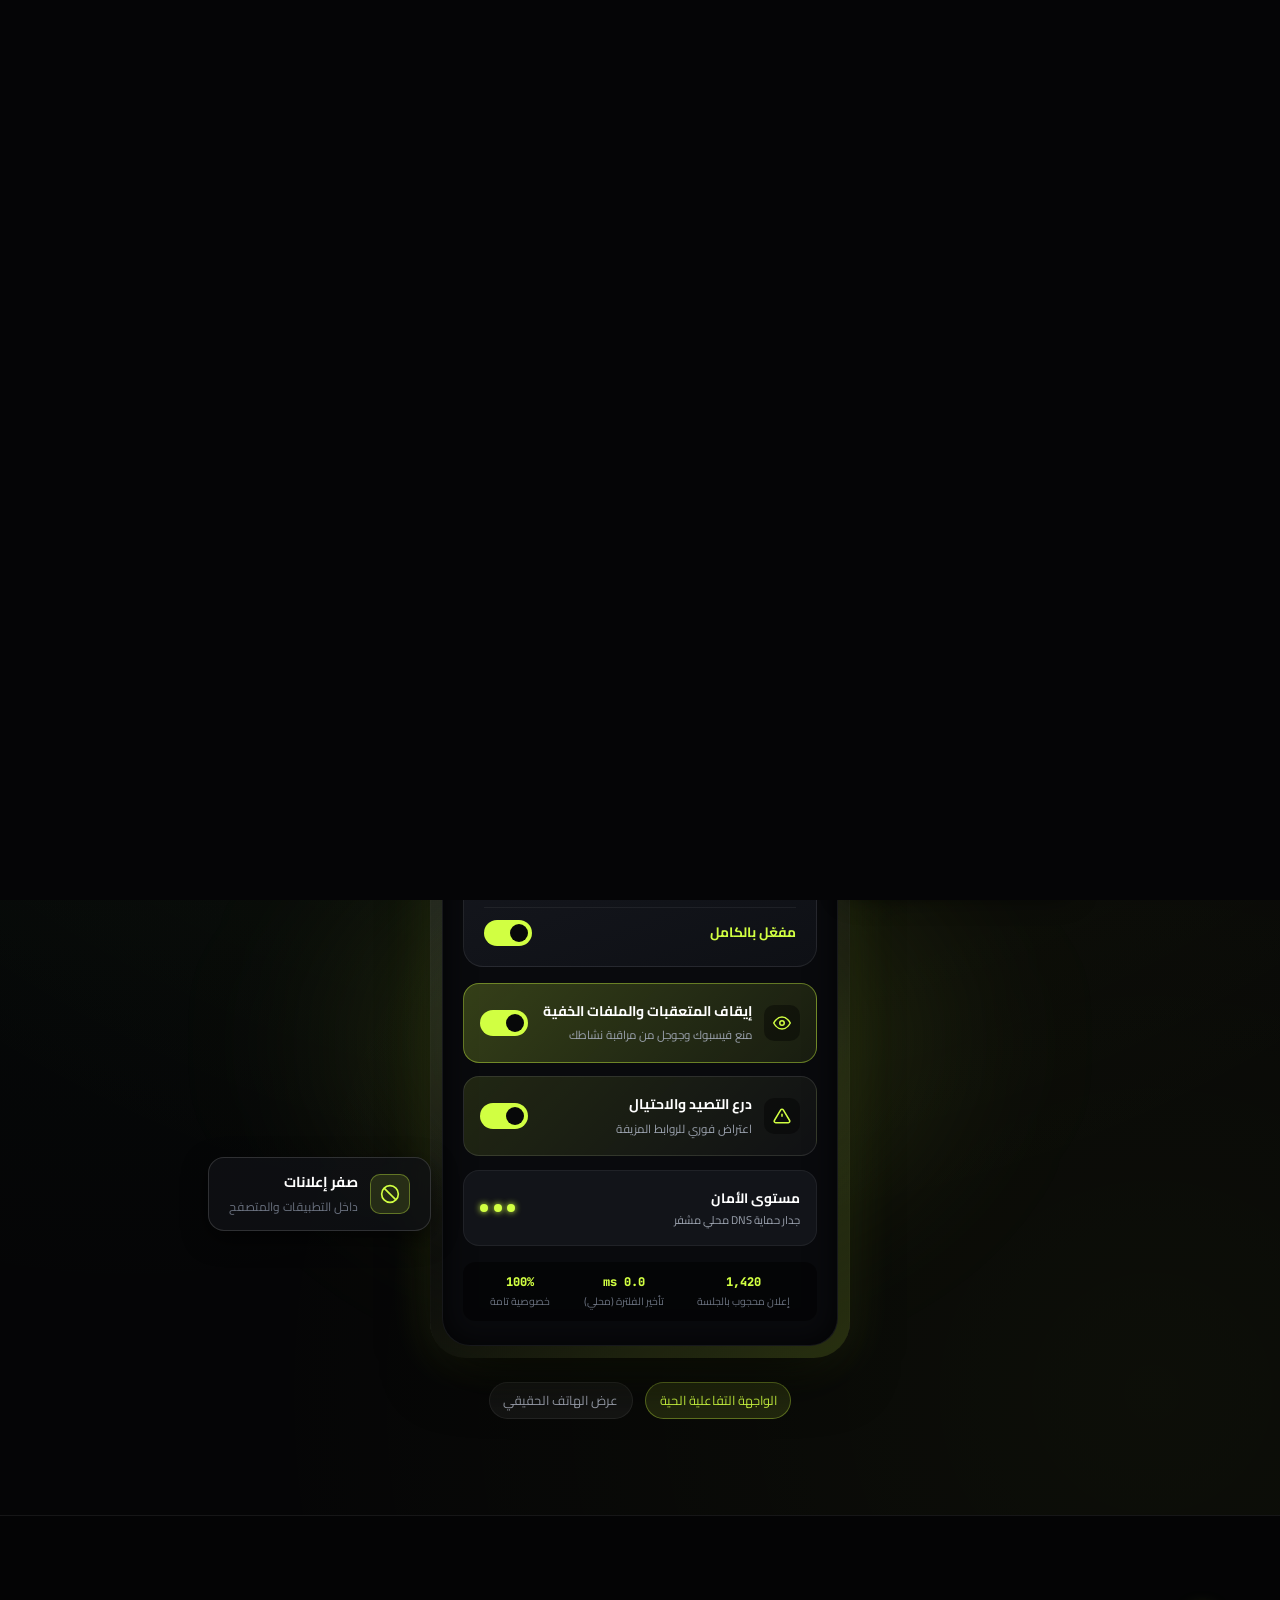
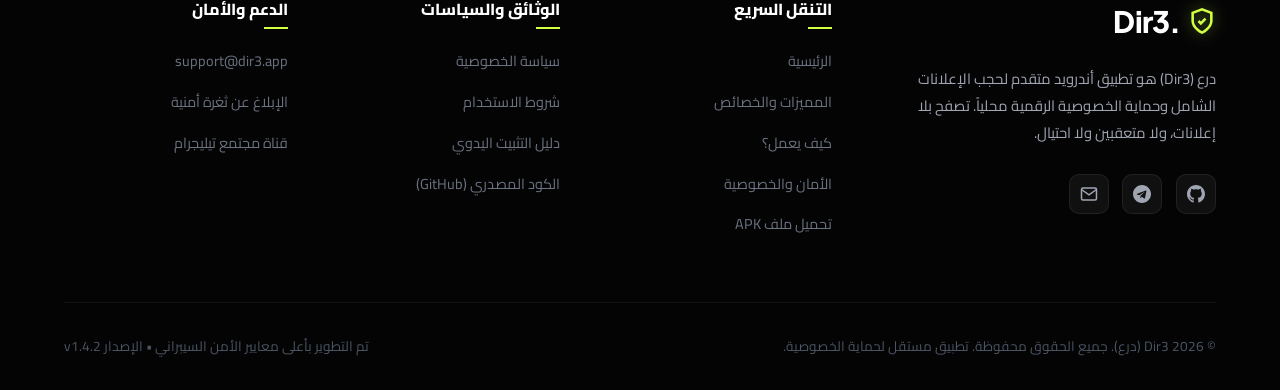
==== commit 9c8d15e0: "Enhance SEO: Add comprehensive search keywords, robots.txt, and sitemap.xml" ====
--- a/index.html
+++ b/index.html
@@ -6,8 +6,10 @@
   <title>Dir3 (درع) | الموقع الرسمي لتطبيق حجب الإعلانات وحماية الخصوصية للأندرويد</title>
   
   <!-- SEO & Social Meta Tags -->
-  <meta name="description" content="درع (Dir3) - تطبيق أندرويد متطور لحجب الإعلانات على مستوى النظام، إيقاف المتعقبات، وصد روابط الاحتيال محلياً دون إرسال بياناتك لخوادم خارجية. تصفح بلا إعلانات، ولا متعقبين ولا احتيال.">
-  <meta name="keywords" content="درع, Dir3, حجب الإعلانات, مانع إعلانات أندرويد, adblock android, حماية الخصوصية, حظر المتعقبات, VPN محلي, أمان الهاتف, No Root Adblocker">
+  <link rel="canonical" href="https://nasty2009ww-web.github.io/dir3/">
+  <meta name="robots" content="index, follow, max-image-preview:large, max-snippet:-1, max-video-preview:-1">
+  <meta name="description" content="درع (Dir3) - الموقع الرسمي لتحميل تطبيق درع للأندرويد APK مجاناً. أقوى مانع إعلانات على مستوى النظام، إيقاف التتبع والاحتيال، وتسريع تصفح الإنترنت بدون روت.">
+  <meta name="keywords" content="درع, تطبيق درع, برنامج درع, تنزيل درع, تحميل درع, درع apk, مانع الاعلانات, حجب الاعلانات, حظر الاعلانات للاندرويد, منع الاعلانات في التطبيقات, منع الاعلانات في الالعاب, تطبيق منع الاعلانات, adblocker android, dir3, dir3 apk, dir3 app, dir3 download, حماية الخصوصية, تسريع الانترنت, توفير البطارية, adblock عربي, بدون روت">
   <meta name="author" content="Dir3 Security Team">
   <meta name="theme-color" content="#050506">
 
